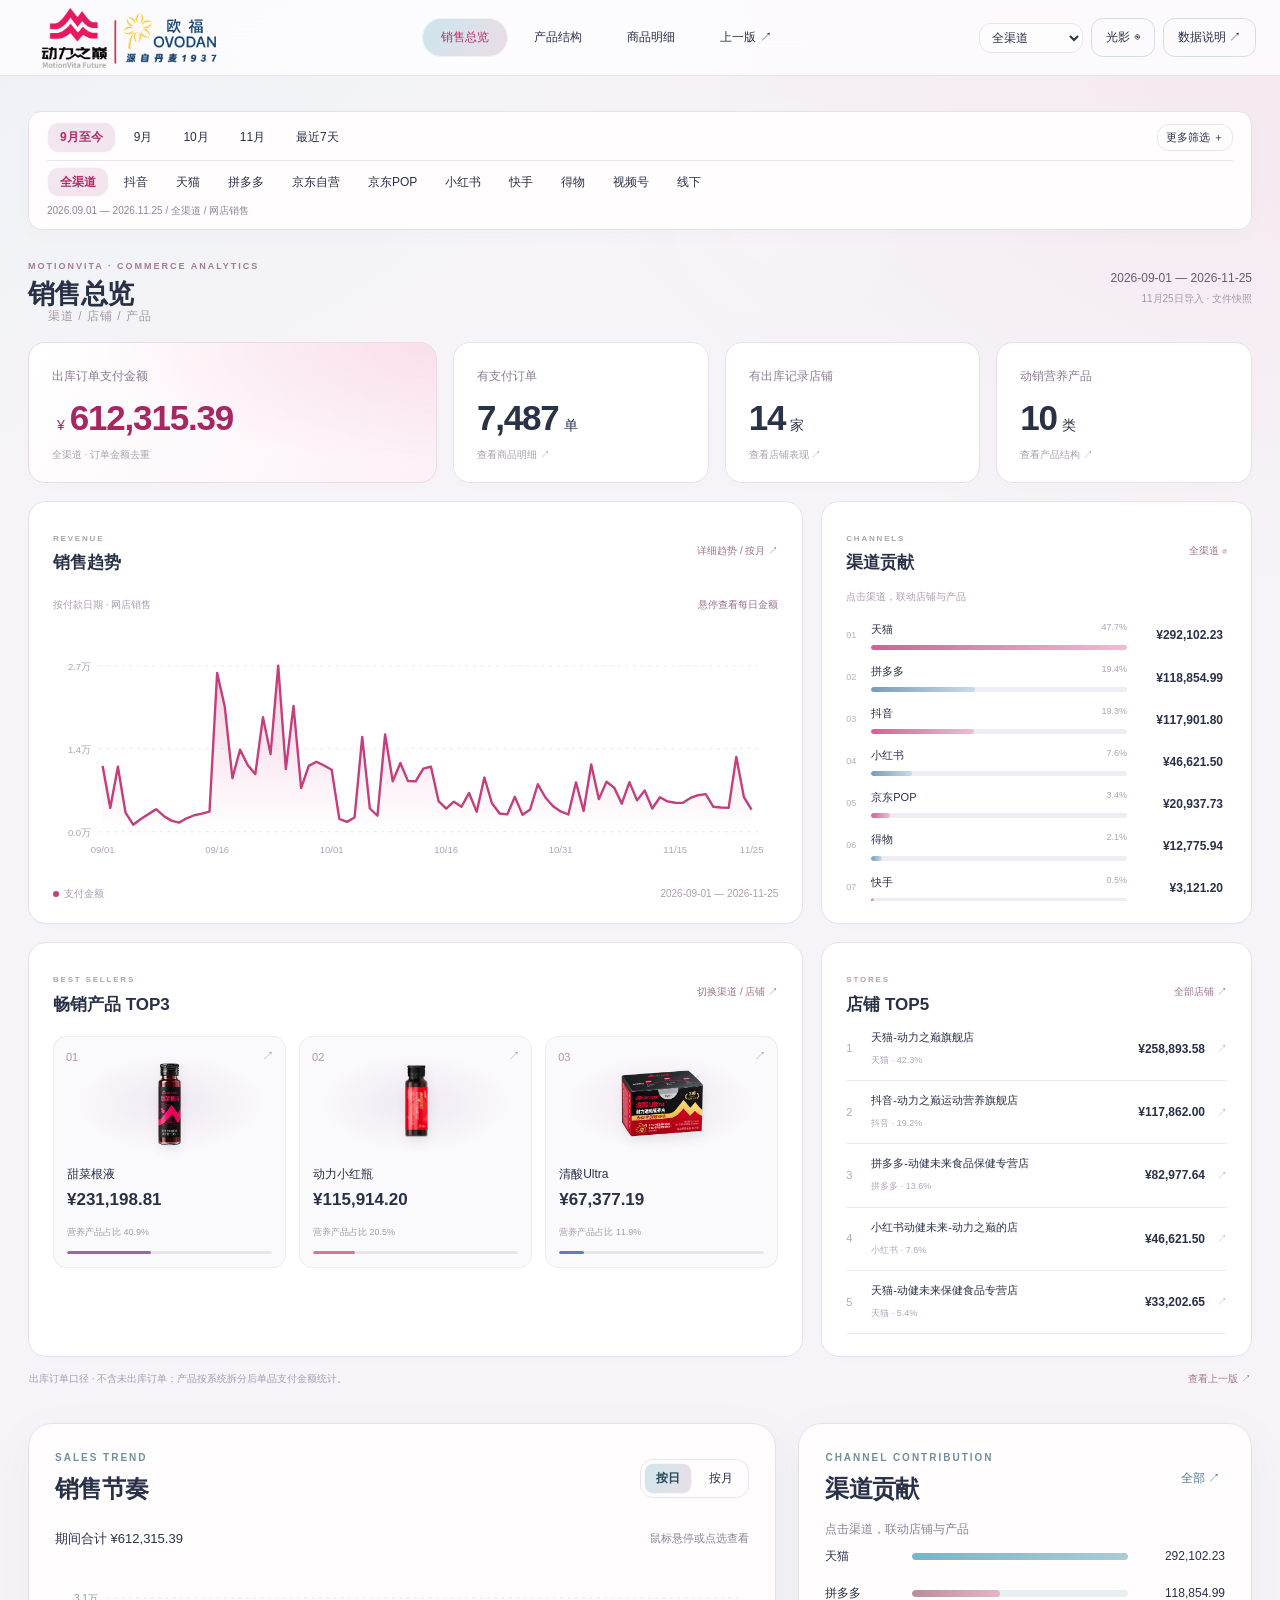
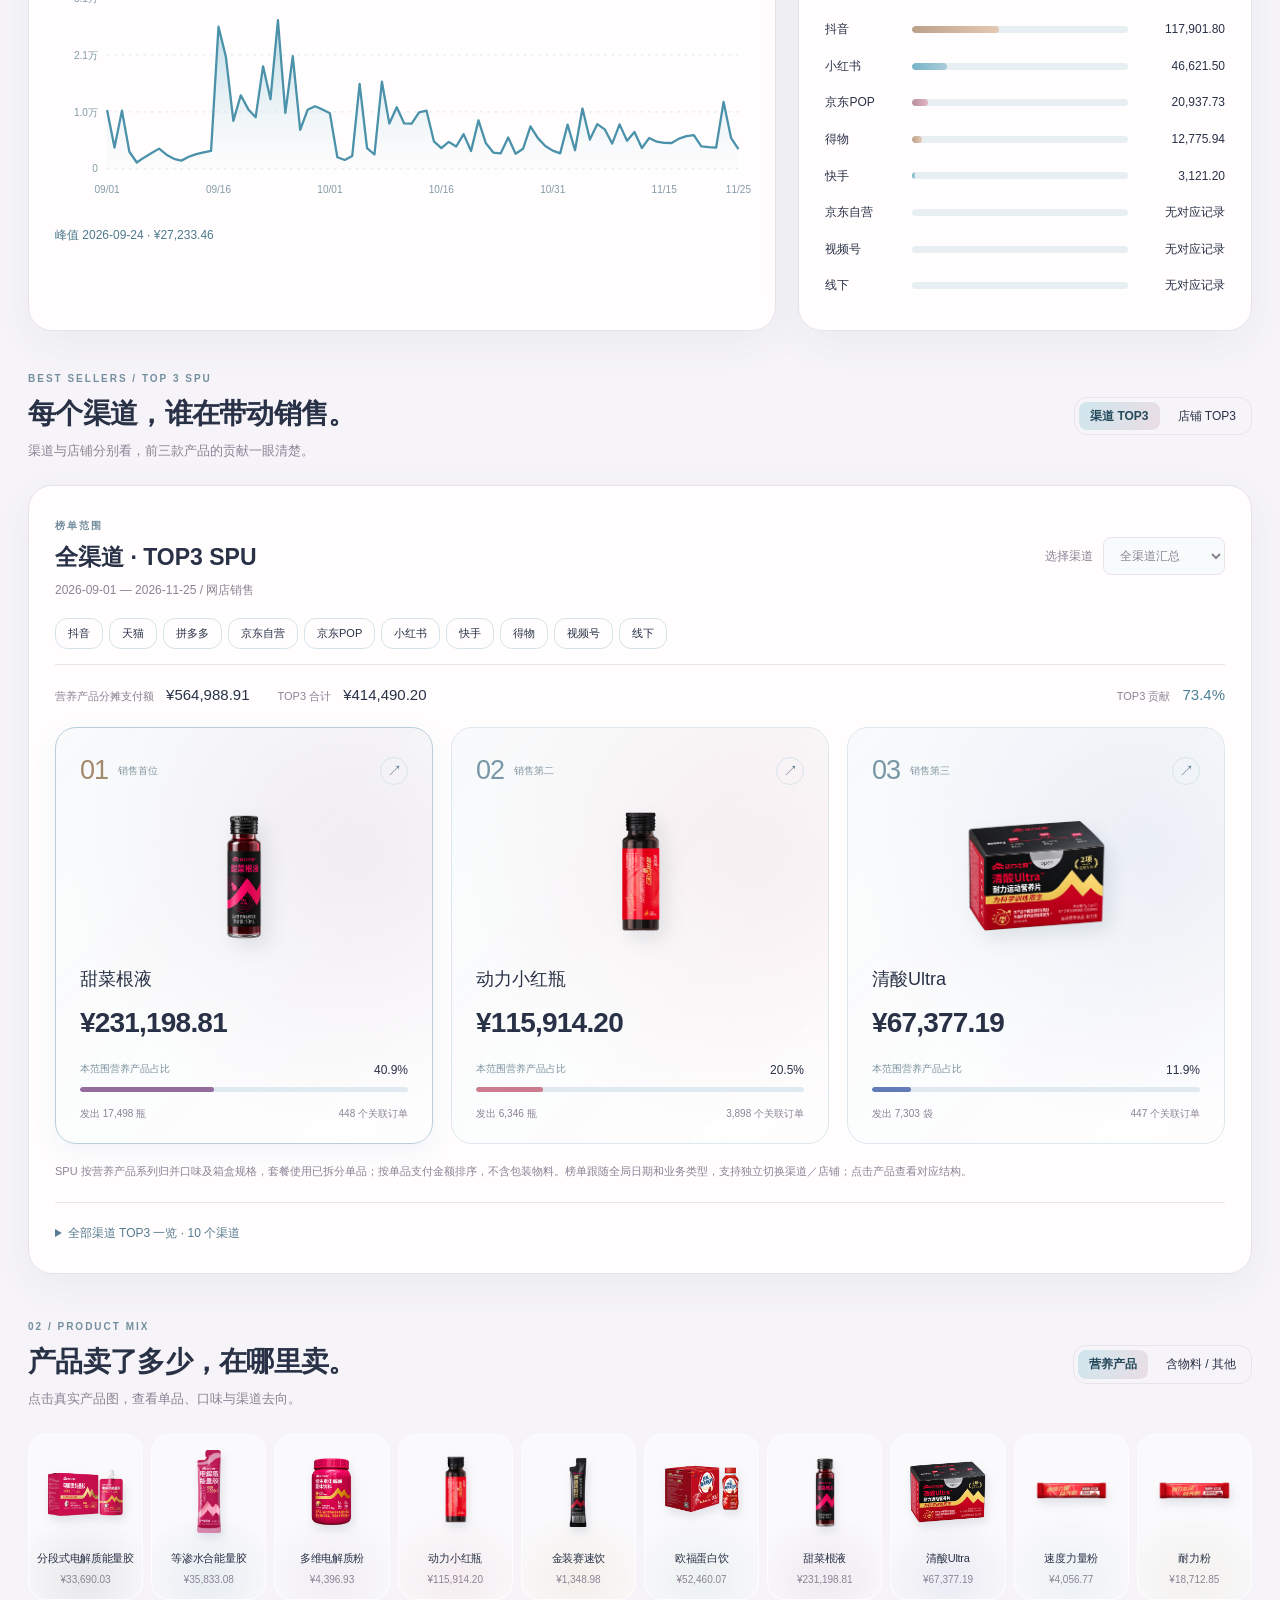
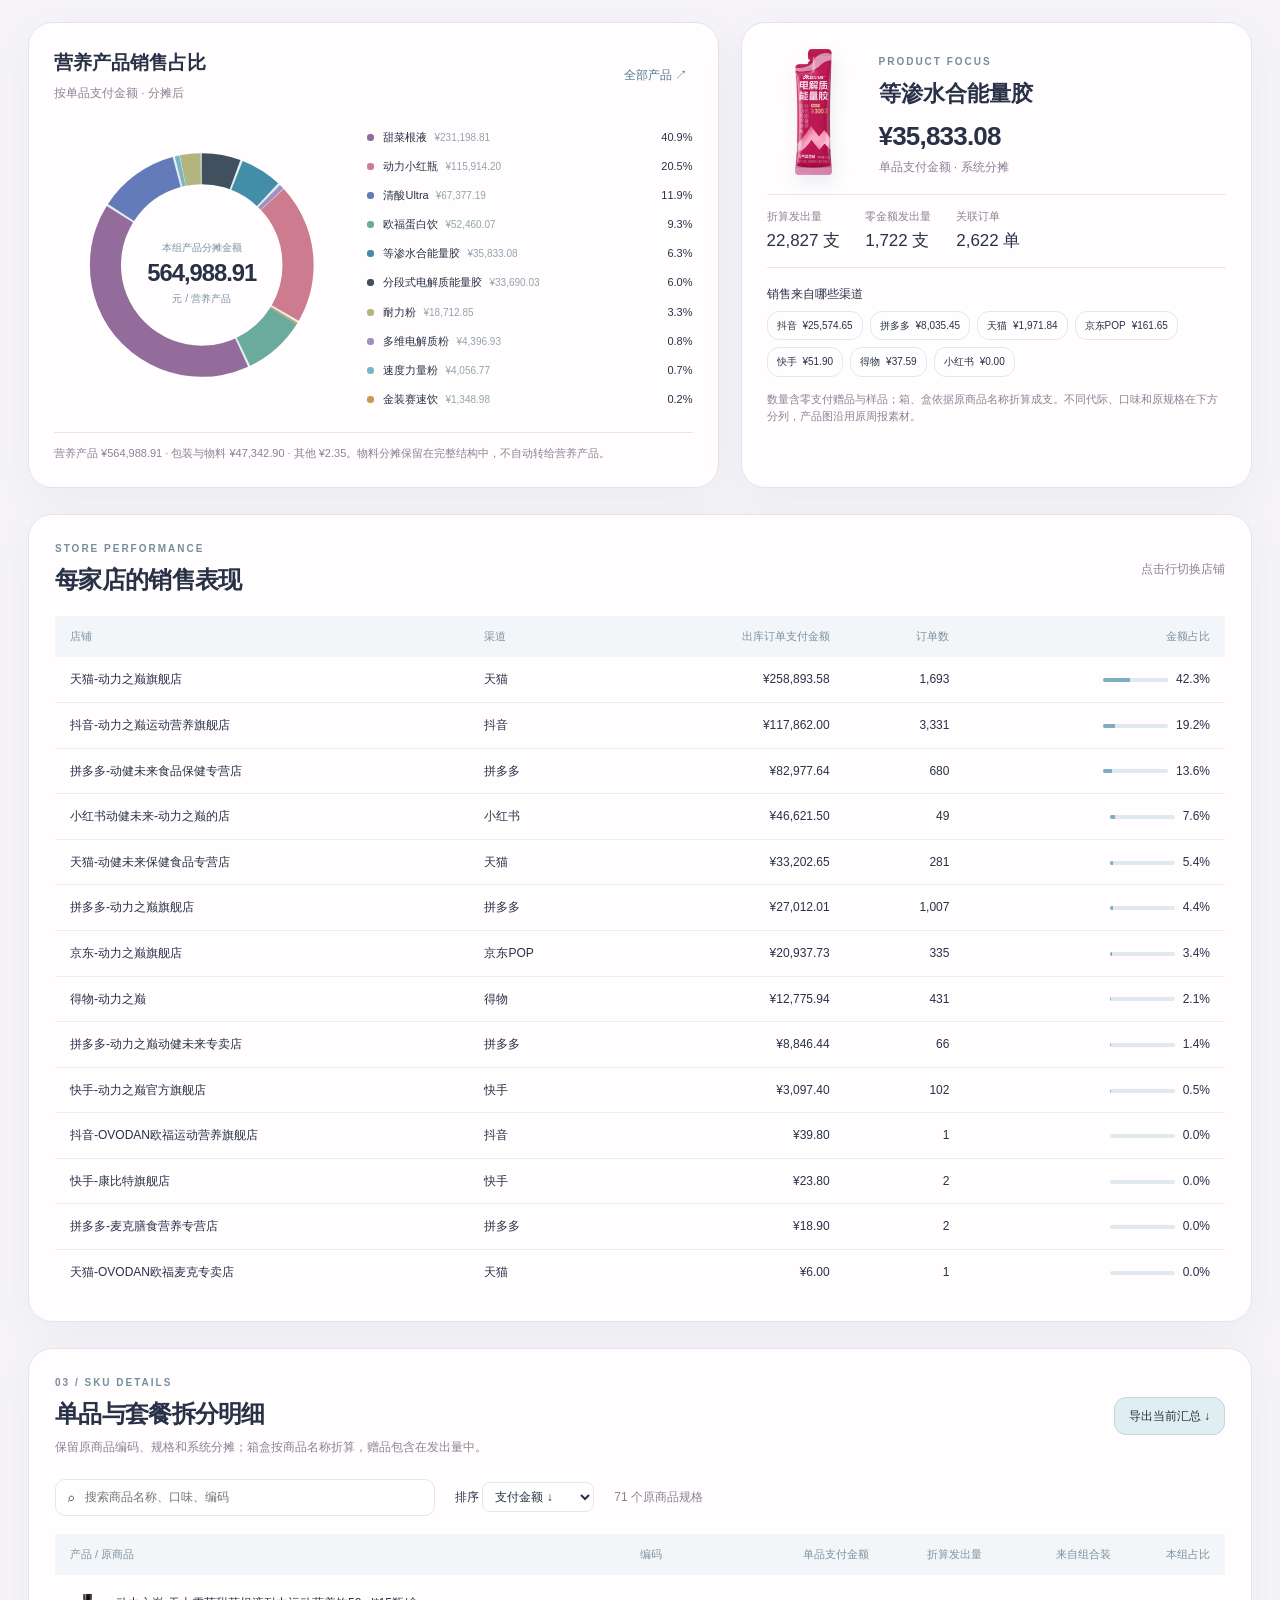
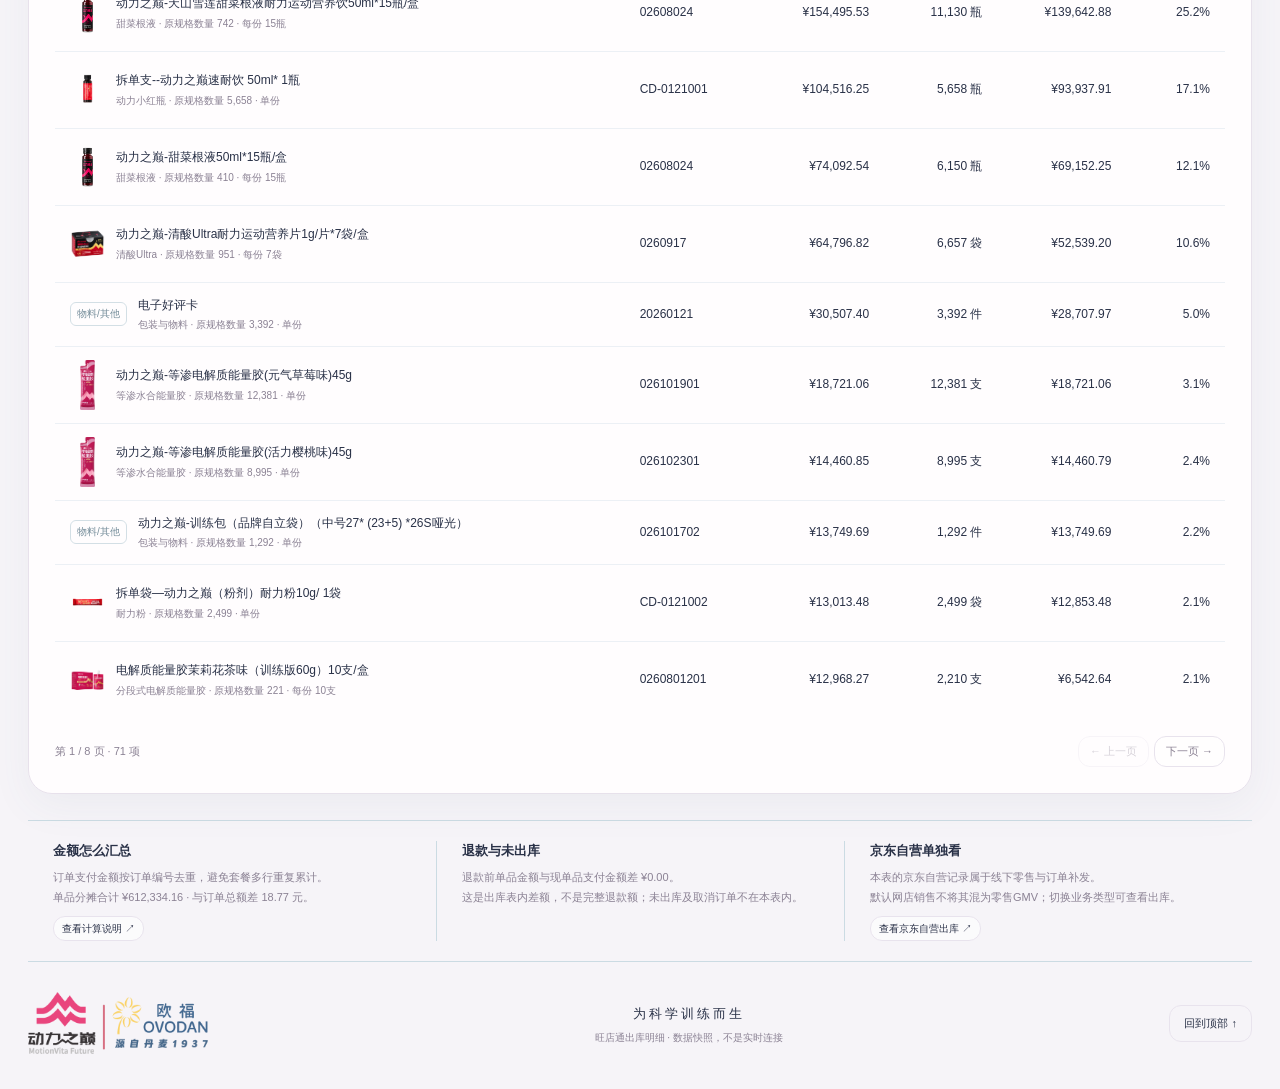
==== index.html @ ff51f603 "Redesign commerce overview with clear charts and preserve previous version" ====
<!doctype html><html lang="zh-CN"><head><meta charset="utf-8"><meta name="viewport" content="width=device-width,initial-scale=1"><meta name="theme-color" content="#d8e9ef"><title>动力之巅｜电商数据看板</title><link rel="stylesheet" href="style.css?v=20261126-clear1"><link rel="stylesheet" href="enhancements.css?v=20261126-clear1"><link rel="stylesheet" href="panorama.css?v=20261126-clear1"></head><body>
<div class="ambient" aria-hidden="true"></div><div class="cursor-light" aria-hidden="true"></div>
<header class="topbar"><a class="brand" href="#panorama" aria-label="动力之巅与欧福"><img src="assets/brand-dual-header.svg" alt="动力之巅 × 欧福 OVODAN"></a><nav aria-label="主导航"><a class="active" href="#panorama">销售总览</a><a href="#products">产品结构</a><a href="#details">商品明细</a><a href="previous.html">上一版 ↗</a></nav><div class="top-actions"><select id="quick-channel" aria-label="随时切换渠道"><option value="all">全渠道</option></select><button id="motion" aria-pressed="false" title="暂停动态光影">光影 <span>◉</span></button><button id="help">数据说明 ↗</button></div></header>
<main><section class="hero" id="overview"><div class="hero-flutes" aria-hidden="true"></div><div class="hero-top"><span class="eyebrow">MOTIONVITA / COMMERCE INTELLIGENCE</span><span class="snapshot"><i></i> 11月25日导入 · 文件快照</span></div><div class="hero-body"><div><p class="hero-kicker">每一份补给，看到销售去向。</p><h1>电商销售<span>数据看板</span></h1><p class="hero-sub">从渠道到店铺，再到每一款产品。<br>销售变化与产品结构，在同一个视野里。</p><a class="hero-link" href="#products">查看产品结构 <span>↗</span></a></div><div class="hero-products" aria-label="动力之巅真实产品展示"><div class="orbit one"></div><div class="orbit two"></div><img class="hp hp1" src="assets/product-red-bottle.png" alt="动力小红瓶"><img class="hp hp2" src="assets/product-isotonic-gel.png" alt="等渗能量胶"><img class="hp hp3" src="assets/product-beet.png" alt="甜菜根液"><div class="hero-product-caption">真实商品 · 全渠道联动分析</div></div></div><div class="hero-bottom"><span>01 / SALES OVERVIEW</span><p>按付款时间查看 · 2026.09.01 起</p><span>向下探索 ↓</span></div></section>
<div id="filter-sentinel" aria-hidden="true"></div><section class="controls panel" aria-label="数据筛选"><div class="control-top"><div class="range-tabs" aria-label="快捷日期"><button data-range="all" class="selected">9月至今</button><button data-range="09">9月</button><button data-range="10">10月</button><button data-range="11">11月</button><button data-range="week">最近7天</button></div><button id="filter-expand" aria-expanded="false">更多筛选 ＋</button><div class="date-fields"><label>从 <input type="date" id="from" value="2026-09-01" min="2026-09-01" max="2026-11-25"></label><span>—</span><label>至 <input type="date" id="to" value="2026-11-25" min="2026-09-01" max="2026-11-25"></label></div></div><div class="control-bottom"><div id="channel-tabs" class="channel-tabs" aria-label="渠道选择"></div><div class="selectors"><label>店铺 <select id="store"><option value="all">全部店铺</option></select></label><label>业务类型 <select id="type"><option value="网店销售">网店销售</option><option value="all">全部出库业务</option><option value="线下零售">线下零售</option><option value="订单补发">订单补发</option></select></label><button id="reset" class="text-button">重置 ↺</button></div></div><div class="scope"><span id="scope-text">正在读取数据…</span><span id="filter-product"></span><span id="validation" role="alert"></span></div></section>
<section id="panorama" aria-label="电商经营全景"></section><div id="loading" role="status">正在读取旺店通明细…</div><div id="dashboard" hidden>
<section class="kpis" aria-label="销售核心数据" id="kpis"></section>
<section class="analysis-grid"><article class="panel trend-panel"><div class="section-heading"><div><span class="eyebrow">SALES TREND</span><h2>销售节奏</h2></div><div class="segmented" aria-label="趋势粒度"><button data-grain="day" class="selected">按日</button><button data-grain="month">按月</button></div></div><div class="chart-meta"><strong id="trend-caption"></strong><span>鼠标悬停或点选查看</span></div><div id="trend" class="trend"></div><div id="trend-tooltip" class="chart-tooltip" aria-live="polite"></div></article><article class="panel channels-panel"><div class="section-heading"><div><span class="eyebrow">CHANNEL CONTRIBUTION</span><h2>渠道贡献</h2></div><button class="text-button" id="all-channels">全部 ↗</button></div><p class="subtle">点击渠道，联动店铺与产品</p><div id="channel-chart"></div></article></section>
<section id="spu-ranking" class="ranking-section"><div class="section-heading section-large"><div><span class="eyebrow">BEST SELLERS / TOP 3 SPU</span><h2>每个渠道，谁在带动销售。</h2><p>渠道与店铺分别看，前三款产品的贡献一眼清楚。</p></div><div class="segmented" aria-label="TOP3榜单类型"><button data-rank-mode="channel" class="selected">渠道 TOP3</button><button data-rank-mode="store">店铺 TOP3</button></div></div><div class="panel ranking-panel"><div class="rank-toolbar"><div><span class="eyebrow">榜单范围</span><h3 id="rank-title"></h3><p id="rank-period" class="subtle"></p></div><label><span id="rank-select-label">选择渠道</span><select id="rank-entity" aria-label="切换TOP3榜单范围"></select></label></div><div id="rank-switches" class="rank-switches"></div><div id="rank-summary" class="rank-summary"></div><div id="rank-cards" class="rank-cards" aria-live="polite"></div><p class="rank-note">SPU 按营养产品系列归并口味及箱盒规格，套餐使用已拆分单品；按单品支付金额排序，不含包装物料。榜单跟随全局日期和业务类型，支持独立切换渠道／店铺；点击产品查看对应结构。</p><details class="rank-overview"><summary id="rank-overview-title">全部渠道 TOP3 一览</summary><div id="rank-overview"></div></details></div></section>
<section id="products" class="products-section"><div class="section-heading section-large"><div><span class="eyebrow">02 / PRODUCT MIX</span><h2>产品卖了多少，在哪里卖。</h2><p>点击真实产品图，查看单品、口味与渠道去向。</p></div><div class="segmented" aria-label="产品结构范围"><button data-mix="nutrition" class="selected">营养产品</button><button data-mix="all">含物料 / 其他</button></div></div><div class="product-deck" id="product-deck" aria-label="选择产品"></div><div class="mix-grid"><article class="panel mix-panel"><div class="section-heading"><div><h3 id="mix-heading">产品销售占比</h3><p class="subtle">按单品支付金额 · 分摊后</p></div><button id="clear-product" class="text-button">全部产品 ↗</button></div><div class="donut-layout"><div id="donut"></div><div id="mix-list"></div></div><div class="mix-foot" id="mix-foot"></div></article><article class="panel focus-panel" id="focus-panel"></article></div></section>
<section class="panel store-panel"><div class="section-heading"><div><span class="eyebrow">STORE PERFORMANCE</span><h2>每家店的销售表现</h2></div><span class="subtle">点击行切换店铺</span></div><div class="table-scroll"><table><thead><tr><th>店铺</th><th>渠道</th><th id="store-amount-label">支付金额</th><th>订单数</th><th>金额占比</th></tr></thead><tbody id="store-table"></tbody></table></div></section>
<section id="details" class="panel detail-panel"><div class="section-heading"><div><span class="eyebrow">03 / SKU DETAILS</span><h2>单品与套餐拆分明细</h2><p class="subtle">保留原商品编码、规格和系统分摊；箱盒按商品名称折算，赠品包含在发出量中。</p></div><button id="export" class="primary-button">导出当前汇总 ↓</button></div><div class="table-toolbar"><label class="search">⌕ <input id="search" type="search" placeholder="搜索商品名称、口味、编码"></label><label>排序 <select id="sort"><option value="amount">支付金额 ↓</option><option value="quantity">发出量 ↓</option><option value="name">商品名称</option></select></label><span id="sku-count" class="subtle"></span></div><div class="table-scroll"><table class="sku-table"><thead><tr><th>产品 / 原商品</th><th>编码</th><th>单品支付金额</th><th>折算发出量</th><th>来自组合装</th><th>本组占比</th></tr></thead><tbody id="sku-table"></tbody></table></div><div class="pagination"><span id="page-label"></span><div><button id="prev">← 上一页</button><button id="next">下一页 →</button></div></div></section>
<section class="audit-strip" id="audit"></section></div>
<footer><img src="assets/brand-dual-header.svg" alt="动力之巅与欧福"><div><strong>为科学训练而生</strong><p>旺店通出库明细 · 数据快照，不是实时连接</p></div><button id="backtop">回到顶部 ↑</button></footer></main>
<dialog id="method"><div class="modal-head"><span class="eyebrow">DATA NOTES</span><button id="close-help" aria-label="关闭说明">×</button></div><h2>看数据前，先看清范围</h2><div id="method-body"></div></dialog><script src="app.js?v=20261126-clear1"></script><script src="panorama.js?v=20261126-clear1"></script></body></html>
---- style.css ----
:root{--ink:#203744;--muted:#667e8c;--line:#d7e4eb;--cyan:#428da8;--pink:#cc7c8e;--paper:#f1f5f8;--x:60%;--y:25%}*{box-sizing:border-box}html{scroll-behavior:smooth;scroll-padding-top:108px}body{margin:0;color:var(--ink);font:15px/1.55 -apple-system,BlinkMacSystemFont,"PingFang SC","Microsoft YaHei",sans-serif;background:#eef3f7;font-weight:400}button,input,select{font:inherit;color:inherit}button,a,input,select{-webkit-tap-highlight-color:transparent}button{cursor:pointer;border:1px solid var(--line);background:#ffffff99;border-radius:12px;padding:9px 14px;transition:background .2s,transform .2s,box-shadow .2s}button:hover{background:white;box-shadow:0 4px 18px #47758b12}button:active{transform:translateY(1px)}button:focus-visible,a:focus-visible,input:focus-visible,select:focus-visible{outline:3px solid #428da899;outline-offset:3px}a{color:inherit;text-decoration:none}h1,h2,h3,p{margin:0}h2{font-size:24px;letter-spacing:-.7px;font-weight:600}h3{font-size:19px;font-weight:600}small,.subtle{color:var(--muted);font-size:12px}.ambient{position:fixed;inset:-20%;z-index:-2;background:radial-gradient(ellipse at 16% 15%,#acdfeaaf,transparent 46%),radial-gradient(ellipse at 80% 38%,#efc8dc95,transparent 40%),radial-gradient(ellipse at 42% 85%,#f1d0bfaa,transparent 48%),#f1f5f8;animation:field 20s ease-in-out infinite alternate}.cursor-light{position:fixed;inset:0;pointer-events:none;z-index:5;background:radial-gradient(450px circle at var(--x) var(--y),#fff8 0,#d5eff123 45%,transparent 75%);mix-blend-mode:soft-light}.topbar{position:sticky;top:0;z-index:20;height:92px;border-bottom:1px solid #fff9;background:#f2f6f8db;backdrop-filter:blur(24px);display:flex;align-items:center;justify-content:space-between;padding:0 max(28px,calc((100vw - 1400px)/2));gap:28px}.brand img{width:224px;height:70px;display:block}.topbar nav{display:flex;gap:7px}.topbar nav a{padding:10px 19px;font-size:14px;border-radius:25px;white-space:nowrap}.topbar nav a:hover,.topbar nav a.active{background:linear-gradient(115deg,#cce6ed,#ebdce5);box-shadow:inset 0 0 0 1px #fff9}.top-actions{display:flex;gap:8px}.top-actions button{font-size:12px;border-color:#d3dfe6;background:transparent;white-space:nowrap}main{max-width:1456px;margin:auto;padding:28px 28px 0}.hero{position:relative;overflow:hidden;border-radius:30px;min-height:460px;padding:30px 38px 20px;background:radial-gradient(ellipse at 75% 88%,#f3c4b3b0,transparent 46%),radial-gradient(ellipse at 46% 63%,#d7aac8d9,transparent 45%),radial-gradient(ellipse at 85% 12%,#75cbd9b3,transparent 47%),linear-gradient(120deg,#17384f,#327b98 55%,#d0dce0);color:white;box-shadow:0 22px 60px #456b8519}.hero-flutes{position:absolute;inset:0;pointer-events:none;background:repeating-linear-gradient(90deg,transparent,transparent 7px,#fff2 8px,#133e5012 10px,transparent 13px);opacity:.28;mask-image:linear-gradient(90deg,transparent,#000);mix-blend-mode:overlay}.hero-top,.hero-bottom{position:relative;display:flex;align-items:center;justify-content:space-between;gap:16px;font-size:11px;letter-spacing:1px;color:#e8f6ffbe}.eyebrow{font-size:10px;letter-spacing:2px;font-weight:600;color:#748e9e}.hero .eyebrow{color:#e0f2f6b3}.snapshot{display:flex;align-items:center;gap:8px;letter-spacing:.2px;padding:7px 12px;border:1px solid #fff4;background:#fff1;border-radius:20px;white-space:nowrap}.snapshot i{width:5px;height:5px;border-radius:50%;background:#c9e6e1}.hero-body{display:grid;grid-template-columns:1.2fr 1fr;align-items:center;position:relative;padding:30px 0 32px}.hero-kicker{font-size:13px;letter-spacing:2px;color:#e4eef2b0;margin-bottom:13px}h1{font-size:52px;line-height:1.16;font-weight:500;letter-spacing:-2px}h1 span{display:block;color:#e6e9f1}.hero-sub{margin-top:20px;font-size:14px;color:#eff4f5bb;line-height:1.8}.hero-link{display:inline-flex;gap:40px;margin-top:24px;border-bottom:1px solid #ffffff6b;padding-bottom:6px;font-size:13px}.hero-link span{font-size:18px}.hero-products{position:relative;height:295px;isolation:isolate}.hp{position:absolute;object-fit:contain;filter:drop-shadow(14px 20px 14px #17384f40);transition:transform .8s;max-width:44%}.hp1{height:225px;left:2%;top:29px;transform:rotate(-12deg)}.hp2{height:280px;left:35%;top:0;transform:rotate(9deg);z-index:2}.hp3{height:185px;left:63%;top:87px;transform:rotate(5deg)}.hero-products:hover .hp1{transform:translateY(-9px) rotate(-10deg)}.hero-products:hover .hp2{transform:translateY(-12px) rotate(4deg)}.hero-products:hover .hp3{transform:translateY(-5px) rotate(8deg)}.hero-product-caption{position:absolute;bottom:-15px;left:21%;font-size:11px;letter-spacing:2px;color:#fff9}.orbit{position:absolute;width:85%;height:48%;border:1px solid #ffffff25;border-radius:50%;top:60%;left:6%;transform:rotate(-15deg);z-index:-1}.orbit.two{transform:rotate(13deg);top:38%;height:70%;border-color:#fff1}.hero-bottom{border-top:1px solid #fff3;padding-top:14px}.hero-bottom p{letter-spacing:.4px}.panel{background:#ffffffb8;border:1px solid #fffffff2;border-radius:24px;box-shadow:0 12px 40px #4c748710;backdrop-filter:blur(12px)}.controls{margin-top:23px;padding:22px 25px}.control-top,.control-bottom{display:flex;justify-content:space-between;gap:15px;align-items:center}.control-top{padding-bottom:18px;border-bottom:1px solid var(--line)}.range-tabs,.channel-tabs,.segmented{display:flex;gap:5px;align-items:center;flex-wrap:wrap}.range-tabs button,.channel-tabs button,.segmented button{background:transparent;border-color:transparent;white-space:nowrap;font-size:13px}.range-tabs button.selected,.channel-tabs button.selected,.segmented button.selected{background:linear-gradient(110deg,#d0e6ed,#eadde5);border-color:#ffffffb8;color:#23495a;font-weight:600}.date-fields{display:flex;gap:9px;align-items:center;font-size:12px;color:var(--muted)}.date-fields label{display:flex;gap:8px;align-items:center}input[type=date]{padding:6px 8px;border:1px solid var(--line);border-radius:9px;background:#fff8;max-width:145px}.control-bottom{align-items:flex-start;padding-top:16px;flex-wrap:wrap}.channel-tabs{gap:2px}.channel-tabs button{padding:7px 12px}.selectors{display:flex;gap:16px;align-items:center;flex-wrap:wrap;font-size:12px}.selectors label{display:flex;gap:8px;align-items:center}select{border:1px solid var(--line);border-radius:8px;background:#fff8;padding:6px 24px 6px 8px;font-size:12px;max-width:225px}.text-button{border:0;background:transparent;font-size:12px;color:#53798d;padding:7px 5px}.scope{display:flex;gap:10px;margin-top:15px;align-items:center;font-size:12px;color:var(--muted)}#filter-product button{padding:3px 9px;background:#e4eef3;border:0;font-size:12px}.scope #validation{color:#a45454}.kpis{display:grid;grid-template-columns:1.4fr 1fr 1fr 1fr;gap:16px;margin:20px 0 24px}.kpi{position:relative;padding:23px 25px;border-radius:22px;background:#ffffffa8;border:1px solid #fff;overflow:hidden}.kpi:first-child{background:linear-gradient(120deg,#d8edf1c9,#f1e6e7c9)}.kpi-label{font-size:13px;color:#65808e}.kpi strong{display:block;margin:12px 0 8px;font-size:34px;line-height:1.2;font-weight:550;font-variant-numeric:tabular-nums;letter-spacing:-1px}.kpi:first-child strong{font-size:38px;color:#234b5f}.kpi .unit{font-size:15px;margin-left:5px;color:#6c8794}.kpi p{font-size:11px;color:#768e9a}.analysis-grid{display:grid;grid-template-columns:1.65fr 1fr;gap:22px}.trend-panel,.channels-panel{padding:26px}.section-heading{display:flex;align-items:center;justify-content:space-between;gap:14px}.section-heading .eyebrow{display:block;margin-bottom:5px}.section-heading p{margin-top:6px}.segmented{padding:3px;border:1px solid var(--line);border-radius:13px}.segmented button{padding:5px 11px;font-size:12px;border-radius:9px}.chart-meta{display:flex;justify-content:space-between;align-items:center;gap:12px;margin-top:21px;font-size:11px;color:var(--muted)}.chart-meta strong{font-weight:500;color:var(--ink);font-size:13px}.trend{height:260px;margin-top:14px}.trend svg{width:100%;height:100%;overflow:visible}.trend text{font:11px -apple-system,BlinkMacSystemFont,"PingFang SC",sans-serif;fill:#839ba8}.trend .hit{fill:transparent;cursor:crosshair}.trend .hit:hover{fill:#428da811}.chart-tooltip{font-size:12px;min-height:23px;margin-top:3px;color:#4e7a8c}.channels-panel>p{margin-top:12px}.channel-row{display:grid;grid-template-columns:75px 1fr 85px;gap:12px;align-items:center;width:100%;padding:9px 0;border:0;background:transparent;border-radius:0;font-size:12px;text-align:left}.channel-row:hover{box-shadow:none;background:#d7e8ed45}.channel-row.selected{font-weight:600}.channel-row .bar{height:7px;background:#e7eff3;border-radius:20px;overflow:hidden}.channel-row .bar i{display:block;height:100%;border-radius:20px;background:linear-gradient(90deg,#76b5c9,#abcbd7)}.channel-row:nth-child(3n+2) .bar i{background:linear-gradient(90deg,#b98d9e,#e2b6c6)}.channel-row:nth-child(3n) .bar i{background:linear-gradient(90deg,#bba08a,#e4c9b3)}.channel-row b{font-weight:500;text-align:right;font-variant-numeric:tabular-nums}.products-section{padding-top:45px;scroll-margin-top:20px}.section-large{margin-bottom:24px}.section-large h2{font-size:28px}.section-large p{color:var(--muted);font-size:13px}.product-deck{display:grid;grid-template-columns:repeat(10,minmax(0,1fr));gap:8px;margin-bottom:22px}.product-card{position:relative;min-width:0;background:#ffffff73;border:1px solid #fff9;padding:15px 5px 12px;border-radius:18px;text-align:center;overflow:hidden}.product-card:before{content:'';position:absolute;inset:45% -20% -30%;background:radial-gradient(ellipse,var(--color),transparent 65%);opacity:.1;pointer-events:none}.product-card[aria-pressed=true]{background:#ffffffe6;border-color:var(--color);box-shadow:0 8px 24px #42637a14;transform:translateY(-3px)}.product-card img{height:83px;width:100%;object-fit:contain;filter:drop-shadow(2px 5px 4px #25415c20);transition:transform .3s}.product-card:hover img{transform:translateY(-5px) rotate(-3deg)}.product-card span{position:relative;display:block;font-size:11px;white-space:nowrap;margin-top:11px;letter-spacing:-.3px}.product-card small{position:relative;display:block;margin-top:5px;font-size:10px;font-variant-numeric:tabular-nums}.mix-grid{display:grid;grid-template-columns:1.35fr 1fr;gap:22px}.mix-panel,.focus-panel{padding:25px}.donut-layout{display:grid;grid-template-columns:1fr 1.1fr;gap:18px;align-items:center;margin-top:18px}.donut{width:100%;max-height:290px;overflow:visible}.donut circle[role=button]{cursor:pointer;transition:stroke-width .2s,opacity .2s}.donut circle[role=button]:hover{stroke-width:35}.donut text{fill:var(--ink);font-family:inherit}.donut .center-small{font-size:10px;fill:#7892a0}.donut .center-value{font-size:23px;font-weight:550;letter-spacing:-1px}.mix-row{width:100%;display:grid;grid-template-columns:9px 1fr auto;gap:7px;align-items:center;background:transparent;border:0;padding:6px 0;text-align:left;font-size:11px}.mix-row:hover{box-shadow:none}.mix-row i{width:7px;height:7px;border-radius:3px}.mix-row b{font-weight:500;font-variant-numeric:tabular-nums}.mix-row span em{color:#93a4ac;margin-left:7px;font-style:normal;font-size:10px}.mix-foot{font-size:11px;color:var(--muted);border-top:1px solid var(--line);padding-top:12px;margin-top:15px}.focus-top{display:flex;gap:18px;align-items:center}.focus-top img{width:94px;height:126px;object-fit:contain;filter:drop-shadow(2px 7px 8px #2a5c761a)}.focus-top .placeholder-product{width:80px;height:80px;background:#e3eaf0;border-radius:50%;display:grid;place-items:center;color:#93a8b5;font-size:25px}.focus-top h3{margin:5px 0;font-size:22px}.focus-top strong{font-size:26px;letter-spacing:-.8px;font-weight:550}.focus-top p{font-size:12px;color:var(--muted);margin-top:2px}.focus-stat{display:flex;gap:25px;margin:17px 0;padding:13px 0;border-top:1px solid var(--line);border-bottom:1px solid var(--line);font-size:11px;color:var(--muted)}.focus-stat b{display:block;font-size:17px;font-weight:500;color:var(--ink);margin-top:3px}.focus-panel h4{font-size:12px;font-weight:500;margin:0 0 7px}.destination{display:flex;flex-wrap:wrap;gap:7px}.destination button{font-size:10px;padding:6px 9px;background:#ffffff80}.destination button b{font-weight:500;margin-left:6px}.focus-note{font-size:11px;color:var(--muted);margin-top:14px}.store-panel,.detail-panel{padding:26px;margin-top:26px;scroll-margin-top:112px}.table-scroll{overflow:auto;margin-top:18px}table{border-collapse:collapse;width:100%;font-size:12px;white-space:nowrap;text-align:left}th{background:#edf3f6a6;font-size:11px;color:#7f939e;font-weight:500;padding:12px 15px}td{padding:13px 15px;border-bottom:1px solid #dce6ec8a;font-variant-numeric:tabular-nums}th:not(:first-child),td:not(:first-child){text-align:right}td:nth-child(2),th:nth-child(2){text-align:left}tbody tr:last-child td{border-bottom:0}#store-table tr{cursor:pointer}#store-table tr:hover,#store-table tr.active{background:#dcebf144}.store-share{display:inline-block;width:65px;height:4px;vertical-align:middle;background:#e0e9ef;margin-right:8px;border-radius:10px;overflow:hidden}.store-share i{display:block;height:100%;background:#7faec1}.primary-button{border:1px solid #bfd5df;background:#e0edf1;font-size:12px}.table-toolbar{display:flex;align-items:center;gap:20px;margin-top:22px;font-size:12px}.search{display:flex;gap:9px;align-items:center;padding:7px 12px;border:1px solid var(--line);border-radius:10px;max-width:380px;flex:1;background:#fff9}.search input{border:0;outline:none;background:transparent;width:100%;font-size:12px}.sku-name{display:flex;align-items:center;gap:11px;white-space:normal;min-width:270px}.sku-name img{width:35px;height:50px;object-fit:contain}.sku-name p{max-width:360px;font-size:12px}.sku-name small{display:block;font-size:10px;margin-top:3px}.badge{padding:3px 6px;border:1px solid #d3dfe5;border-radius:6px;font-size:10px;color:#768e9b}.pagination{display:flex;justify-content:space-between;align-items:center;font-size:11px;color:var(--muted);margin-top:18px}.pagination button{font-size:11px;padding:6px 11px;margin-left:5px}button:disabled{opacity:.35;cursor:default;box-shadow:none}.audit-strip{display:grid;grid-template-columns:1fr 1fr 1fr;gap:0;margin:26px 0 0;padding:20px 0;border-top:1px solid #cbdbe3;border-bottom:1px solid #cbdbe3}.audit-strip>div{padding:0 25px;border-left:1px solid #cbdbe3}.audit-strip>div:first-child{border:0}.audit-strip h3{font-size:13px;margin-bottom:7px}.audit-strip p{font-size:11px;color:var(--muted);line-height:1.8}.audit-strip button{font-size:10px;padding:4px 8px;margin-top:8px}footer{display:flex;justify-content:space-between;align-items:center;padding:30px 0 35px;gap:20px}footer img{width:180px;height:62px;opacity:.8}footer>div{text-align:center}footer strong{font-size:13px;font-weight:500;letter-spacing:3px}footer p{font-size:10px;color:var(--muted);margin-top:6px}footer button{font-size:11px;background:transparent}dialog{max-width:640px;width:calc(100% - 32px);padding:30px;border:1px solid white;border-radius:26px;color:var(--ink);background:#f4f8fa;box-shadow:0 30px 100px #163b5a33}dialog::backdrop{background:#17384f66;backdrop-filter:blur(5px)}.modal-head{display:flex;justify-content:space-between;align-items:center}.modal-head button{border:0;background:transparent;font-size:25px;padding:0 8px}dialog h2{margin:12px 0 20px}dialog h3{font-size:14px;margin:18px 0 7px}dialog p{font-size:13px;color:var(--muted);line-height:1.8}#loading{padding:50px;text-align:center;color:#758f9e}.empty{text-align:center;padding:25px;color:var(--muted);font-size:12px}.paused *{animation-play-state:paused!important;transition:none!important}.paused .cursor-light{display:none}@keyframes field{to{transform:translate(3%,3%) rotate(5deg)}}@media(prefers-reduced-motion:reduce){html{scroll-behavior:auto}*,*:before,*:after{animation:none!important;transition:none!important}.cursor-light{display:none}}
@media(min-width:1600px){main{padding-top:34px}.hero{min-height:490px}.hero-body{padding-top:40px}}@media(max-width:1150px){.topbar{padding:0 24px;gap:15px}.brand img{width:205px}.topbar nav a{padding:9px 12px}.top-actions #motion{display:none}.control-top{flex-wrap:wrap}.kpi strong,.kpi:first-child strong{font-size:29px}.kpi{padding:20px}.analysis-grid{grid-template-columns:1.4fr 1fr}.trend-panel,.channels-panel{padding:22px}.product-deck{grid-template-columns:repeat(5,1fr)}.product-card{display:grid;grid-template-columns:50px 1fr;align-items:center;padding:10px}.product-card img{height:65px;grid-row:span 2}.product-card span{margin:0;white-space:normal}.product-card small{margin-top:0}.mix-grid{grid-template-columns:1.3fr 1fr}.donut-layout{grid-template-columns:1fr}.donut{max-height:230px}#mix-list{display:grid;grid-template-columns:1fr 1fr;gap:0 15px}.mix-row span em{display:none}.focus-top{gap:10px}.focus-top img{width:75px}.hero-products{height:270px}h1{font-size:46px}}@media(max-width:760px){html{scroll-padding-top:76px}.topbar{height:76px;padding:0 16px;gap:10px}.brand img{width:180px;height:60px}.topbar nav{display:none}.top-actions button{font-size:11px;padding:7px 10px}main{padding:16px 14px 0}.hero{padding:22px 22px 17px;border-radius:23px;min-height:0}.hero-top{align-items:flex-start}.hero-top .eyebrow{max-width:150px;font-size:8px;line-height:1.8}.snapshot{font-size:9px;padding:4px 8px;gap:5px}.hero-body{grid-template-columns:1fr;padding:25px 0 20px}.hero-kicker{font-size:11px;letter-spacing:1px}h1{font-size:40px;letter-spacing:-1px}h1 span{display:inline;margin-left:9px}.hero-sub{font-size:12px;margin-top:15px}.hero-link{font-size:12px;margin-top:17px}.hero-products{height:210px;margin-top:12px}.hp1{height:155px;left:13%;top:35px}.hp2{height:205px;left:39%;top:0}.hp3{height:135px;left:65%;top:58px}.hero-product-caption{bottom:-5px;font-size:9px;left:30%}.hero-bottom{font-size:8px;padding-top:12px;gap:5px}.hero-bottom span:last-child{display:none}.hero-bottom p{font-size:9px}.controls{padding:15px;border-radius:20px;margin-top:16px}.range-tabs{gap:1px;justify-content:space-between;width:100%;flex-wrap:nowrap}.range-tabs button{font-size:11px;padding:7px 8px}.control-top{gap:13px;padding-bottom:13px}.date-fields{font-size:10px;width:100%;justify-content:space-between;gap:6px}input[type=date]{font-size:11px;max-width:131px;padding:5px}.channel-tabs{gap:2px;width:100%}.channel-tabs button{font-size:11px;padding:6px 9px}.selectors{gap:8px;width:100%;font-size:10px}.selectors select{max-width:190px;font-size:11px}.selectors label:first-child{width:100%}.scope{font-size:10px;flex-wrap:wrap;line-height:1.7}.kpis{grid-template-columns:1fr 1fr;gap:10px;margin:14px 0 16px}.kpi{padding:17px 15px;border-radius:18px}.kpi-label{font-size:11px}.kpi strong,.kpi:first-child strong{font-size:26px;margin:10px 0 7px}.kpi .unit{font-size:11px}.kpi p{font-size:9px}.analysis-grid,.mix-grid{grid-template-columns:1fr;gap:16px}.panel{border-radius:20px}.trend-panel,.channels-panel,.mix-panel,.focus-panel{padding:20px}.section-heading h2{font-size:21px}.section-heading .eyebrow{font-size:8px;letter-spacing:1.6px}.chart-meta{font-size:9px;margin-top:18px}.chart-meta strong{font-size:12px}.trend{height:220px;margin-top:8px}.channel-row{grid-template-columns:75px 1fr 90px;padding:8px 0}.products-section{padding-top:30px}.section-large{display:block;margin-bottom:18px}.section-large h2{font-size:24px}.section-large p{font-size:11px}.section-large .segmented{display:inline-flex;margin-top:15px}.product-deck{grid-template-columns:repeat(5,minmax(0,1fr));gap:6px;margin-bottom:16px}.product-card{display:block;padding:10px 2px;border-radius:13px}.product-card img{height:64px}.product-card span{font-size:9px;line-height:1.5;min-height:27px;margin-top:5px;letter-spacing:-.4px}.product-card small{font-size:9px}.donut-layout{grid-template-columns:1fr;gap:12px}.donut{max-height:240px}#mix-list{gap:0 18px}.mix-row{font-size:10px}.focus-top img{width:100px;height:130px}.focus-top{gap:22px}.focus-stat{gap:35px}.store-panel,.detail-panel{padding:20px;margin-top:18px}.section-heading{gap:9px}.section-heading>span{font-size:10px}.store-panel .section-heading{align-items:flex-end}.detail-panel .section-heading{align-items:flex-start;flex-wrap:wrap}.detail-panel .section-heading p{font-size:10px}.table-toolbar{gap:9px;flex-wrap:wrap;margin-top:16px}.search{flex-basis:100%;max-width:100%}.table-toolbar select{font-size:10px}table{font-size:11px}th{font-size:10px}th,td{padding:11px 10px}.table-scroll{margin-top:15px}.sku-name{min-width:230px}.sku-name p{font-size:11px;max-width:260px}.audit-strip{grid-template-columns:1fr;gap:15px;padding:20px 5px;margin-top:20px}.audit-strip>div{border-left:0;padding:0 8px}.audit-strip h3{font-size:12px}.audit-strip p{font-size:10px}footer{flex-wrap:wrap;justify-content:center;gap:12px;padding:24px 0}footer img{width:150px;height:50px}footer>div{text-align:left}footer strong{font-size:11px}footer p{font-size:9px}footer button{display:none}.pagination{font-size:10px}.pagination button{font-size:10px;padding:5px 7px}.primary-button{font-size:11px}dialog{padding:22px}dialog h2{font-size:22px}}

#quick-channel{max-width:108px;border-radius:12px;background:#ffffff70;font-size:12px}.top-actions{align-items:center}@media(max-width:760px){.topbar{gap:8px}.brand img{width:165px}.top-actions{gap:5px}#quick-channel{max-width:100px;font-size:11px}#help{font-size:0;width:31px;height:31px;padding:0}#help:after{content:"?";font-size:14px}.hero-sub{color:#f7fafbe0}.hero-top .eyebrow{color:#eaf4f7cf}}
---- enhancements.css ----
:root{--sticky-offset:280px}html{scroll-padding-top:var(--sticky-offset)}#filter-sentinel{height:1px;margin-top:22px}.controls{position:sticky;top:92px;z-index:18;margin-top:0;transition:box-shadow .25s,background .25s,padding .25s}.controls.is-stuck{padding:11px 22px;background:#f2f6f9ed;border:1px solid #ffffff;box-shadow:0 12px 32px #304c6920;backdrop-filter:blur(28px);border-radius:0 0 19px 19px}.controls.is-stuck .control-top{padding-bottom:7px}.controls.is-stuck .control-bottom{padding-top:7px}.controls.is-stuck:not(.filters-open) .date-fields,.controls.is-stuck:not(.filters-open) .selectors{display:none}.controls.is-stuck .scope{margin-top:5px;font-size:10px}.controls.is-stuck:not(.filters-open) #scope-text{display:none}.controls.is-stuck .scope:has(#filter-product:empty):has(#validation:empty){display:none}#filter-expand{display:none;font-size:11px;padding:5px 9px;white-space:nowrap}.controls.is-stuck #filter-expand{display:block;margin-left:auto}.controls.is-stuck.filters-open .control-top{flex-wrap:wrap}.controls.is-stuck.filters-open .date-fields{margin-left:auto}.controls.is-stuck .range-tabs button{padding:5px 12px}.controls.is-stuck .channel-tabs button{padding:5px 11px}.products-section,.store-panel,.detail-panel,.ranking-section{scroll-margin-top:18px}
.ranking-section{padding-top:40px}.ranking-panel{padding:26px}.rank-toolbar{display:flex;align-items:center;justify-content:space-between;gap:18px}.rank-toolbar h3{font-size:23px;margin:5px 0}.rank-toolbar label{display:flex;align-items:center;gap:10px;color:var(--muted);font-size:12px}.rank-toolbar select{max-width:300px;padding:10px 28px 10px 12px;background:#f8fbfc}.rank-switches{display:flex;gap:6px;overflow-x:auto;scrollbar-width:thin;padding:18px 0 15px;border-bottom:1px solid var(--line)}.rank-switches button{font-size:11px;padding:6px 12px;white-space:nowrap;border-color:#d6e2e9;background:transparent;flex-shrink:0}.rank-switches button.selected{border-color:#9dbdcd;background:linear-gradient(110deg,#d3e8ee,#e9dfe9);font-weight:600}.rank-summary{display:flex;align-items:center;gap:28px;margin:18px 0 21px;font-size:11px;color:var(--muted);flex-wrap:wrap}.rank-summary b{font-weight:500;font-size:15px;margin-left:9px;color:var(--ink);font-variant-numeric:tabular-nums}.rank-concentration{margin-left:auto}.rank-concentration b{color:#4b8198}.rank-cards{display:grid;grid-template-columns:repeat(3,minmax(0,1fr));gap:18px}.rank-card{position:relative;padding:22px 24px;text-align:left;border:1px solid #dee7ed;border-radius:21px;background:linear-gradient(135deg,#f7fafbe0,#fff9);isolation:isolate;overflow:hidden}.rank-card:before{content:'';position:absolute;inset:0;z-index:-1;background:radial-gradient(ellipse at 80% 30%,var(--rank-color),transparent 68%);opacity:.11}.rank-card.rank-1{border-color:#b8cfd9;box-shadow:0 8px 26px #54819a12}.rank-card:hover{background:#fff;box-shadow:0 16px 30px #3e65751a;transform:translateY(-4px)}.rank-card-top{display:flex;align-items:center;gap:10px}.rank-number{font-size:27px;font-weight:500;letter-spacing:-1px;color:#7997a7}.rank-1 .rank-number{color:#a38a6d}.rank-tag{font-size:10px;color:#8497a2}.rank-arrow{margin-left:auto;border:1px solid #d7e4eb;width:28px;height:28px;border-radius:50%;display:grid;place-items:center;color:#6a8797}.rank-image{height:150px;text-align:center;margin:8px 0 16px}.rank-image img{width:85%;height:100%;object-fit:contain;filter:drop-shadow(7px 9px 9px #3851641f);transition:transform .45s}.rank-card:hover img{transform:translateY(-4px) rotate(-3deg)}.rank-card h3{font-size:18px;margin-bottom:7px;font-weight:500}.rank-card>strong{display:block;font-weight:550;font-size:28px;letter-spacing:-.8px;font-variant-numeric:tabular-nums}.rank-share{margin-top:17px;display:flex;justify-content:space-between;font-size:10px;color:#7c939f}.rank-share b{font-weight:500;color:var(--ink);font-size:12px}.rank-meter{height:5px;background:#e1eaf0;border-radius:10px;overflow:hidden;margin-top:7px}.rank-meter i{display:block;height:100%;border-radius:10px}.rank-card-bottom{margin-top:14px;display:flex;justify-content:space-between;gap:7px;font-size:10px;color:var(--muted)}.rank-note{font-size:11px;color:var(--muted);margin-top:18px;line-height:1.8}.rank-empty{display:grid;place-content:center;min-height:250px;grid-column:1/-1;text-align:center;color:var(--muted);font-size:13px;background:#f3f7f9aa;border:1px dashed #ccdde6;border-radius:18px;line-height:2}.rank-cards:has(.rank-card) .rank-empty{grid-column:auto;min-height:200px}.rank-overview{border-top:1px solid var(--line);margin-top:20px;padding-top:16px}.rank-overview summary{font-size:12px;color:#577c90;cursor:pointer;padding:5px 0}.rank-overview-row{width:100%;display:grid;grid-template-columns:185px 1fr 110px;align-items:center;gap:15px;padding:14px 3px;border:0;border-bottom:1px solid #dce7ed;background:transparent;text-align:left;border-radius:0}.rank-overview-row:hover{box-shadow:none;background:#dce9ef33}.rank-entity-name{font-size:11px}.rank-overview-products{display:grid;grid-template-columns:repeat(3,1fr);gap:12px}.rank-overview-products>span{font-size:10px;display:flex;align-items:center;flex-wrap:wrap;gap:3px}.rank-overview-products i{height:6px;width:6px;border-radius:50%;flex-shrink:0}.rank-overview-products em{font-size:10px;font-style:normal;color:#8aa0ac;margin-right:3px}.rank-overview-products b{display:block;flex-basis:100%;margin-left:15px;font-weight:400;color:#698594;font-variant-numeric:tabular-nums}.rank-total{font-size:11px;font-variant-numeric:tabular-nums;text-align:right;color:#698594}
@media(max-width:1150px){.controls.is-stuck .control-top{flex-wrap:nowrap}.controls.is-stuck .range-tabs{flex-wrap:nowrap}.rank-card{padding:19px}.rank-card>strong{font-size:25px}.rank-toolbar h3{font-size:20px}.rank-overview-row{grid-template-columns:155px 1fr 95px;gap:9px}.rank-overview-products{gap:5px}.rank-card-bottom{font-size:9px;flex-wrap:wrap}.rank-summary{gap:15px}.rank-concentration{margin-left:0}.rank-toolbar select{max-width:250px}}
@media(max-width:760px){#filter-sentinel{margin-top:16px}.controls{top:76px}.controls.is-stuck{padding:9px 12px;left:0;right:0;border-radius:0 0 15px 15px}.controls.is-stuck .control-top{gap:5px;padding-bottom:6px;flex-wrap:nowrap}.controls.is-stuck .range-tabs{overflow-x:auto;scrollbar-width:none;gap:0;width:auto;justify-content:flex-start;flex:1}.controls.is-stuck .range-tabs button{font-size:10px;padding:5px 7px;flex-shrink:0}.controls.is-stuck #filter-expand{font-size:9px;padding:5px;flex-shrink:0}.controls.is-stuck .channel-tabs{flex-wrap:nowrap;overflow-x:auto;scrollbar-width:none;gap:1px}.controls.is-stuck .channel-tabs button{font-size:10px;padding:5px 8px;flex-shrink:0}.controls.is-stuck .control-bottom{padding-top:6px}.controls.is-stuck.filters-open .control-top{flex-wrap:wrap}.controls.is-stuck.filters-open .range-tabs{min-width:calc(100% - 85px)}.controls.is-stuck.filters-open .date-fields{width:100%;order:3;margin-top:7px}.ranking-section{padding-top:30px}.ranking-panel{padding:18px}.rank-toolbar{display:block}.rank-toolbar h3{font-size:19px}.rank-toolbar label{margin-top:15px;font-size:11px}.rank-toolbar select{max-width:260px;font-size:11px}.rank-switches{padding-top:13px}.rank-switches button{font-size:10px;padding:5px 10px}.rank-summary{gap:8px 18px;margin:14px 0;font-size:10px}.rank-summary b{font-size:12px;margin-left:5px}.rank-concentration{flex-basis:100%}.rank-cards{grid-template-columns:1fr;gap:12px}.rank-card{padding:15px 16px 15px 135px;min-height:190px;border-radius:17px}.rank-card-top{gap:6px;margin-bottom:7px}.rank-number{font-size:21px}.rank-image{position:absolute;left:10px;top:27px;width:115px;height:135px;margin:0}.rank-card h3{font-size:16px}.rank-card>strong{font-size:25px}.rank-share{margin-top:10px;font-size:9px}.rank-card-bottom{font-size:9px;margin-top:10px;gap:5px;flex-wrap:wrap}.rank-arrow{position:absolute;top:13px;left:13px;width:23px;height:23px;font-size:11px}.rank-note{font-size:10px}.rank-overview-row{grid-template-columns:1fr 100px;padding:13px 0}.rank-overview-products{grid-row:2;grid-column:1/-1;grid-template-columns:repeat(3,1fr);gap:7px}.rank-overview-products>span{font-size:9px}.rank-overview-products b{font-size:9px}.rank-entity-name{font-size:11px}.rank-total{font-size:10px}.rank-empty{min-height:150px;font-size:12px}}
.controls.is-stuck .scope:has(#filter-product:empty):has(#validation:empty){display:flex}.controls.is-stuck:not(.filters-open) #scope-text{display:inline}.rank-cards:has(.rank-card:first-child:nth-last-child(2)) .rank-empty{grid-column:span 2}
@media(max-width:760px){.rank-cards:has(.rank-card:first-child:nth-last-child(2)) .rank-empty{grid-column:auto}.controls.is-stuck .scope{font-size:9px;gap:5px}.controls.is-stuck #scope-text{line-height:1.5}}
@media(prefers-reduced-motion:reduce){.rank-card:hover{transform:none}.rank-card:hover img{transform:none}}
---- panorama.css ----
/* A quiet brand light field around clear commerce information. */
:root{--ink:#293147;--muted:#8b8294;--line:#e8e3ed}body{background:#f6f4f8}.ambient{background:radial-gradient(ellipse at 0 0,#c9e9f24d,transparent 40%),radial-gradient(ellipse at 100% 15%,#f3c4db55,transparent 40%),#f6f4f8;animation:none}.cursor-light{opacity:.25}.hero{display:none}.topbar{height:76px;background:#fcfbfdef;border-bottom:1px solid #e7e2eb;box-shadow:none;padding-inline:max(24px,calc((100vw - 1500px)/2))}.topbar .brand img{height:60px;width:210px;filter:none}.topbar nav a{font-size:12px}.topbar nav a.active{color:#b52d69}main{max-width:1560px;padding-top:12px}.controls,.controls.is-stuck{top:76px;padding:10px 18px;border:1px solid #e6e2eb;border-radius:14px;background:#fcfbfdf5;box-shadow:0 5px 20px #30243b05}.controls .control-top{padding-bottom:7px}.controls .control-bottom{padding-top:6px}.controls .range-tabs button,.controls .channel-tabs button{font-size:12px;padding:5px 12px}.controls .selected{background:#f3e5ed!important;color:#ad2d66!important;box-shadow:none!important}.controls .date-fields,.controls .selectors{display:none}.controls #filter-expand{display:block;padding:4px 8px;font-size:11px}.controls.filters-open .date-fields,.controls.filters-open .selectors{display:flex}.controls.filters-open .control-top{flex-wrap:wrap}.controls .scope{font-size:10px;margin-top:6px;color:#8d8597}.pano-heading{display:flex;align-items:center;justify-content:space-between;padding:22px 0 18px;gap:12px}.pano-heading .eyebrow{font-size:9px;letter-spacing:2px;color:#a27d94}.pano-heading h1{font-size:27px;font-weight:650;letter-spacing:-.7px;margin-top:4px}.pano-heading h1 span{font-size:12px;font-weight:400;color:#a298a7;margin-left:20px;letter-spacing:1px}.pano-status{font-size:12px;color:#655b70;text-align:right}.pano-status small{display:block;font-size:10px;color:#a498aa;margin-top:4px}.overview-metrics{display:grid;grid-template-columns:1.6fr repeat(3,1fr);gap:16px;margin-bottom:18px}.overview-metric{min-width:0;text-align:left;border:1px solid #e7e1eb;background:#fff;border-radius:17px;padding:20px 23px;box-shadow:0 4px 15px #30243b03}.overview-metric>span{font-size:12px;color:#8a7c91}.overview-metric strong{display:block;font-size:35px;line-height:1.35;font-weight:600;letter-spacing:-1.2px;font-variant-numeric:tabular-nums;margin:8px 0 5px}.overview-metric strong small{font-size:14px;font-weight:400;letter-spacing:0;margin:0 5px;color:inherit}.overview-metric p{font-size:10px;color:#aaa0b1}.overview-metric.featured{background:radial-gradient(ellipse at 100% 0,#f4bfd966,transparent 60%),linear-gradient(115deg,#fff,#fcf1f7);border-color:#ecdbe7}.overview-metric.featured strong{color:#a62863}.overview-metric:hover{transform:translateY(-2px);box-shadow:0 6px 22px #493b4e0a}.pano-grid{display:grid;grid-template-columns:minmax(0,1.8fr) minmax(310px,1fr);gap:18px}.pano-panel{background:#fff;border:1px solid #e7e1eb;border-radius:18px;padding:22px 24px;min-width:0;box-shadow:0 3px 12px #30243b03}.pano-panel-head{display:flex;align-items:center;justify-content:space-between;gap:10px}.pano-panel-head .eyebrow{font-size:8px;letter-spacing:1.8px;color:#b0a1b3}.pano-panel-head h2{font-size:17px;font-weight:600;letter-spacing:0;margin-top:3px}.pano-panel-head>button{font-size:10px;color:#9d738f;border:0;background:none;padding:0;box-shadow:none}.pano-trend{grid-column:1;grid-row:1;display:flex;flex-direction:column}.chart-info{display:flex;justify-content:space-between;gap:10px;margin:20px 0 8px;font-size:10px;color:#aa9cb0}.chart-info b{font-weight:400;color:#99738c}.pano-trend-svg{width:100%;height:245px;display:block;overflow:visible;flex:1}.pano-trend-svg text{font-size:10px;fill:#b0a1b6}.sales-line{stroke-dasharray:2500;animation:draw 1.2s ease-out}.pano-trend-svg rect:hover,.pano-trend-svg rect:focus{fill:#c43e7b0a;outline:none}.pano-trend-dates{display:flex;justify-content:space-between;font-size:10px;color:#ac9db1;margin-top:8px}.pano-trend-dates i{display:inline-block;width:6px;height:6px;background:#c43e7b;border-radius:50%;margin-right:5px}.pano-channels{grid-column:2;grid-row:1}.overview-sub{font-size:10px;color:#aa9db0;margin-top:12px}.pano-channel-list{display:grid;gap:13px;margin-top:17px;max-height:280px;overflow:auto;padding-right:4px}.pano-channel-list button{display:grid;grid-template-columns:17px 1fr auto;gap:8px;align-items:center;padding:0;background:none;border:0;border-radius:0;box-shadow:none;text-align:left}.pano-channel-list em{font-style:normal;font-size:9px;color:#b9acbf}.pano-channel-list span{font-size:11px}.pano-channel-list span small{float:right;font-size:9px;color:#afa0b6}.pano-channel-list span i{display:block;height:5px;background:#f0ecf3;border-radius:4px;overflow:hidden;margin-top:7px}.pano-channel-list span b{display:block;height:100%;background:linear-gradient(90deg,#cf6295,#edbed3);border-radius:4px;animation:grow .7s ease-out}.pano-channel-list button:nth-child(even) span b{background:linear-gradient(90deg,#7a9bb9,#c9dce8)}.pano-channel-list strong{font-size:12px;font-weight:550;min-width:88px;text-align:right}.pano-channel-list button:hover strong{color:#bc3372}.pano-bestsellers{grid-column:1;grid-row:2}.pano-top-products{display:grid;grid-template-columns:repeat(3,minmax(0,1fr));gap:13px;margin-top:18px}.pano-top-products button{position:relative;min-width:0;background:#faf9fc;border:1px solid #f0eaf4;border-radius:13px;padding:13px;text-align:left;overflow:hidden;box-shadow:none}.pano-top-products button:hover{background:#fbf1f7;border-color:#e9cfe0}.pano-product-num{position:absolute;top:12px;left:12px;font-size:11px;color:#b695ab}.product-stage{height:106px;display:grid;place-items:center;background:radial-gradient(ellipse at center,#f0e8f2,transparent 65%)}.product-stage img{max-width:95%;width:90px;height:100px;object-fit:contain;filter:drop-shadow(1px 5px 5px #202c3f15);transition:transform .3s}.pano-top-products button:hover img{transform:translateY(-5px) rotate(-3deg)}.pano-top-products b{display:block;font-size:12px;font-weight:500;margin-top:9px}.pano-top-products strong{display:block;font-size:17px;font-weight:600;margin:4px 0}.pano-top-products small{font-size:9px;color:#a899ae}.mini-track{display:block;background:#eae4ef;height:3px;border-radius:3px;overflow:hidden;margin-top:10px}.mini-track u{display:block;height:100%;border-radius:3px}.product-arrow{position:absolute;right:11px;top:10px;font-size:12px;color:#b9a0b7}.pano-stores{grid-column:2;grid-row:2}.pano-store{display:flex;align-items:center;gap:12px;width:100%;background:none;border:0;border-bottom:1px solid #f0eaf4;border-radius:0;padding:11px 0;text-align:left;box-shadow:none}.pano-store-rank{font-size:11px;color:#b6a6bc;width:13px}.pano-store>span:nth-child(2){min-width:0;flex:1}.pano-store b{display:block;font-size:11px;font-weight:500;white-space:nowrap;overflow:hidden;text-overflow:ellipsis}.pano-store small{font-size:9px;color:#b3a4ba}.pano-store strong{font-size:12px;font-weight:550;white-space:nowrap}.pano-store>i{font-style:normal;font-size:10px;color:#bfa6bc}.pano-store:hover b,.pano-store:hover strong{color:#bb3370}.pano-foot{display:flex;justify-content:space-between;gap:15px;padding:14px 1px 26px;font-size:10px;color:#aa9bb1}.pano-foot a{color:#a77590;white-space:nowrap}#kpis{display:none}.analysis-grid{margin-top:10px}.panel{background:#fffdfef5;border-color:#e7e1eb}@keyframes draw{from{stroke-dashoffset:2500}to{stroke-dashoffset:0}}@keyframes grow{from{max-width:0}to{max-width:100%}}
@media(max-width:1100px){.overview-metric{padding:17px}.overview-metric strong{font-size:29px}.pano-grid{grid-template-columns:minmax(0,1.5fr) minmax(270px,1fr)}.pano-panel{padding:18px}.pano-top-products strong{font-size:14px}.pano-top-products b{font-size:10px}.pano-top-products{gap:7px}.pano-top-products button{padding:10px}.topbar{gap:15px}.topbar nav{gap:15px}.pano-trend-svg{height:225px}}
@media(max-width:760px){.topbar{padding-inline:14px;height:70px}.topbar .brand img{width:165px;height:52px}.topbar nav{display:none}.controls,.controls.is-stuck{top:70px;padding:8px 10px}.controls .range-tabs,.controls .channel-tabs{flex-wrap:nowrap;overflow-x:auto;scrollbar-width:none}.controls .range-tabs button,.controls .channel-tabs button{flex-shrink:0;font-size:10px;padding:5px 8px}.controls .scope{font-size:8px}.controls .control-top{flex-wrap:nowrap;gap:6px}.controls #filter-expand{font-size:9px;white-space:nowrap}.pano-heading{padding:17px 0}.pano-heading h1{font-size:24px}.pano-heading h1 span{display:none}.pano-heading .eyebrow{font-size:7px;letter-spacing:1.1px}.pano-status{font-size:9px}.pano-status small{font-size:8px}.overview-metrics{grid-template-columns:1.4fr 1fr;gap:9px;margin-bottom:10px}.overview-metric{padding:14px;border-radius:13px}.overview-metric strong{font-size:26px}.overview-metric>span{font-size:10px}.overview-metric p{font-size:8px}.overview-metric strong small{font-size:11px}.pano-grid{grid-template-columns:1fr;gap:10px}.pano-panel{padding:17px;border-radius:14px}.pano-trend{grid-row:1;grid-column:1}.pano-channels{grid-row:3;grid-column:1}.pano-bestsellers{grid-row:2;grid-column:1}.pano-stores{grid-row:4;grid-column:1}.pano-trend-svg{height:auto;min-height:160px}.chart-info{font-size:8px}.pano-panel-head h2{font-size:16px}.pano-panel-head>button{font-size:9px}.pano-top-products button{padding:10px 8px}.product-stage{height:90px}.product-stage img{height:85px;width:70px}.pano-top-products b{font-size:10px}.pano-top-products strong{font-size:12px}.pano-top-products small{font-size:7px}.pano-product-num{font-size:9px}.pano-foot{font-size:8px;line-height:1.8}.pano-channel-list{max-height:none}.pano-top-products{gap:7px}}
@media(prefers-reduced-motion:reduce){.sales-line,.pano-channel-list span b{animation:none}.product-stage img{transition:none}}
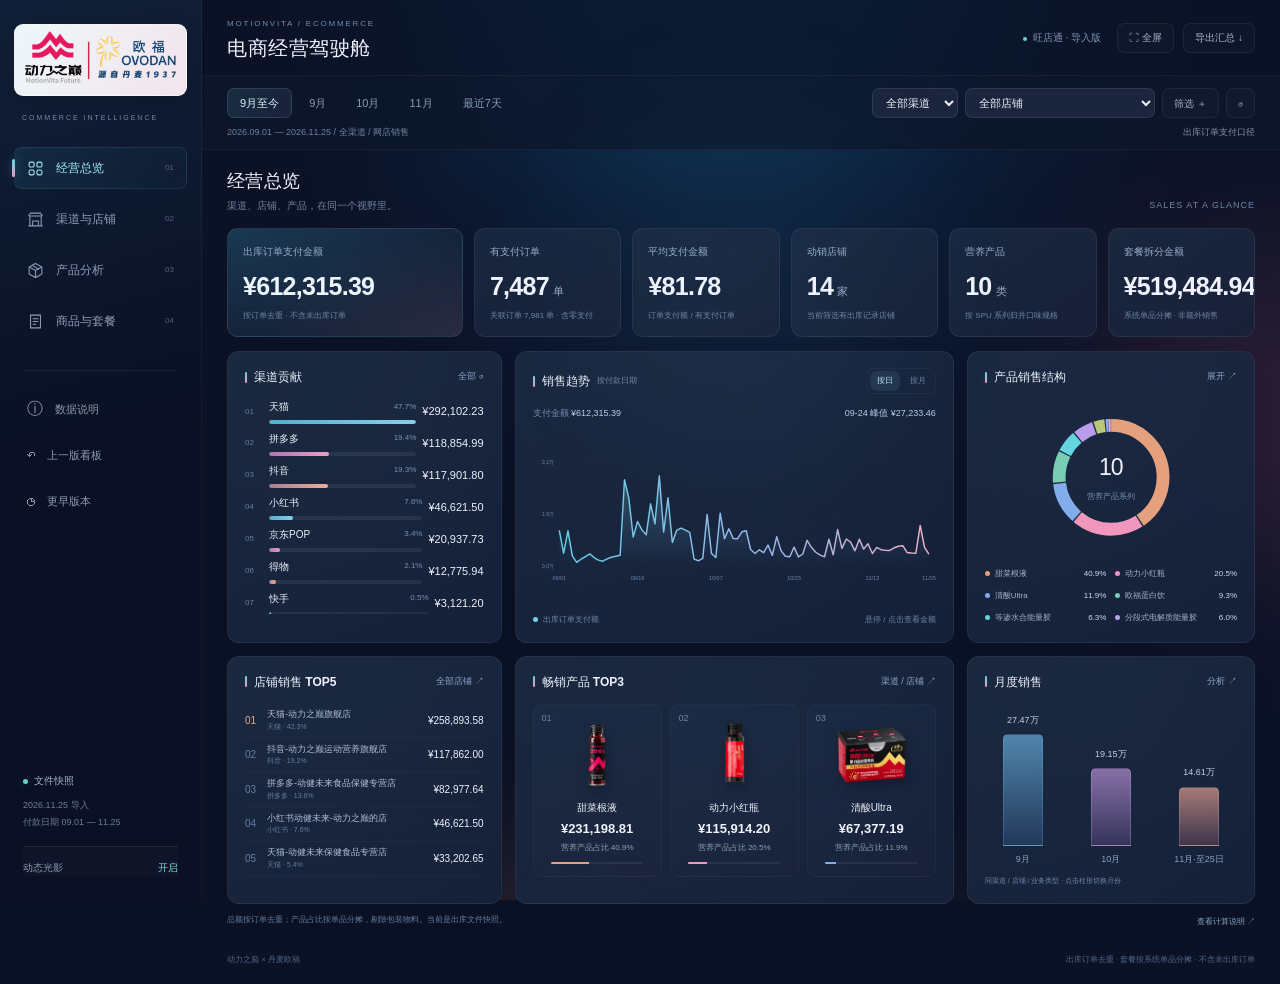
==== commit 72913c95: "Build immersive commerce cockpit with linked views and restore point" ====
--- a/index.html
+++ b/index.html
@@ -1,15 +1,8 @@
-<!doctype html><html lang="zh-CN"><head><meta charset="utf-8"><meta name="viewport" content="width=device-width,initial-scale=1"><meta name="theme-color" content="#d8e9ef"><title>动力之巅｜电商数据看板</title><link rel="stylesheet" href="style.css?v=20261126-clear1"><link rel="stylesheet" href="enhancements.css?v=20261126-clear1"><link rel="stylesheet" href="panorama.css?v=20261126-clear1"></head><body>
-<div class="ambient" aria-hidden="true"></div><div class="cursor-light" aria-hidden="true"></div>
-<header class="topbar"><a class="brand" href="#panorama" aria-label="动力之巅与欧福"><img src="assets/brand-dual-header.svg" alt="动力之巅 × 欧福 OVODAN"></a><nav aria-label="主导航"><a class="active" href="#panorama">销售总览</a><a href="#products">产品结构</a><a href="#details">商品明细</a><a href="previous.html">上一版 ↗</a></nav><div class="top-actions"><select id="quick-channel" aria-label="随时切换渠道"><option value="all">全渠道</option></select><button id="motion" aria-pressed="false" title="暂停动态光影">光影 <span>◉</span></button><button id="help">数据说明 ↗</button></div></header>
-<main><section class="hero" id="overview"><div class="hero-flutes" aria-hidden="true"></div><div class="hero-top"><span class="eyebrow">MOTIONVITA / COMMERCE INTELLIGENCE</span><span class="snapshot"><i></i> 11月25日导入 · 文件快照</span></div><div class="hero-body"><div><p class="hero-kicker">每一份补给，看到销售去向。</p><h1>电商销售<span>数据看板</span></h1><p class="hero-sub">从渠道到店铺，再到每一款产品。<br>销售变化与产品结构，在同一个视野里。</p><a class="hero-link" href="#products">查看产品结构 <span>↗</span></a></div><div class="hero-products" aria-label="动力之巅真实产品展示"><div class="orbit one"></div><div class="orbit two"></div><img class="hp hp1" src="assets/product-red-bottle.png" alt="动力小红瓶"><img class="hp hp2" src="assets/product-isotonic-gel.png" alt="等渗能量胶"><img class="hp hp3" src="assets/product-beet.png" alt="甜菜根液"><div class="hero-product-caption">真实商品 · 全渠道联动分析</div></div></div><div class="hero-bottom"><span>01 / SALES OVERVIEW</span><p>按付款时间查看 · 2026.09.01 起</p><span>向下探索 ↓</span></div></section>
-<div id="filter-sentinel" aria-hidden="true"></div><section class="controls panel" aria-label="数据筛选"><div class="control-top"><div class="range-tabs" aria-label="快捷日期"><button data-range="all" class="selected">9月至今</button><button data-range="09">9月</button><button data-range="10">10月</button><button data-range="11">11月</button><button data-range="week">最近7天</button></div><button id="filter-expand" aria-expanded="false">更多筛选 ＋</button><div class="date-fields"><label>从 <input type="date" id="from" value="2026-09-01" min="2026-09-01" max="2026-11-25"></label><span>—</span><label>至 <input type="date" id="to" value="2026-11-25" min="2026-09-01" max="2026-11-25"></label></div></div><div class="control-bottom"><div id="channel-tabs" class="channel-tabs" aria-label="渠道选择"></div><div class="selectors"><label>店铺 <select id="store"><option value="all">全部店铺</option></select></label><label>业务类型 <select id="type"><option value="网店销售">网店销售</option><option value="all">全部出库业务</option><option value="线下零售">线下零售</option><option value="订单补发">订单补发</option></select></label><button id="reset" class="text-button">重置 ↺</button></div></div><div class="scope"><span id="scope-text">正在读取数据…</span><span id="filter-product"></span><span id="validation" role="alert"></span></div></section>
-<section id="panorama" aria-label="电商经营全景"></section><div id="loading" role="status">正在读取旺店通明细…</div><div id="dashboard" hidden>
-<section class="kpis" aria-label="销售核心数据" id="kpis"></section>
-<section class="analysis-grid"><article class="panel trend-panel"><div class="section-heading"><div><span class="eyebrow">SALES TREND</span><h2>销售节奏</h2></div><div class="segmented" aria-label="趋势粒度"><button data-grain="day" class="selected">按日</button><button data-grain="month">按月</button></div></div><div class="chart-meta"><strong id="trend-caption"></strong><span>鼠标悬停或点选查看</span></div><div id="trend" class="trend"></div><div id="trend-tooltip" class="chart-tooltip" aria-live="polite"></div></article><article class="panel channels-panel"><div class="section-heading"><div><span class="eyebrow">CHANNEL CONTRIBUTION</span><h2>渠道贡献</h2></div><button class="text-button" id="all-channels">全部 ↗</button></div><p class="subtle">点击渠道，联动店铺与产品</p><div id="channel-chart"></div></article></section>
-<section id="spu-ranking" class="ranking-section"><div class="section-heading section-large"><div><span class="eyebrow">BEST SELLERS / TOP 3 SPU</span><h2>每个渠道，谁在带动销售。</h2><p>渠道与店铺分别看，前三款产品的贡献一眼清楚。</p></div><div class="segmented" aria-label="TOP3榜单类型"><button data-rank-mode="channel" class="selected">渠道 TOP3</button><button data-rank-mode="store">店铺 TOP3</button></div></div><div class="panel ranking-panel"><div class="rank-toolbar"><div><span class="eyebrow">榜单范围</span><h3 id="rank-title"></h3><p id="rank-period" class="subtle"></p></div><label><span id="rank-select-label">选择渠道</span><select id="rank-entity" aria-label="切换TOP3榜单范围"></select></label></div><div id="rank-switches" class="rank-switches"></div><div id="rank-summary" class="rank-summary"></div><div id="rank-cards" class="rank-cards" aria-live="polite"></div><p class="rank-note">SPU 按营养产品系列归并口味及箱盒规格，套餐使用已拆分单品；按单品支付金额排序，不含包装物料。榜单跟随全局日期和业务类型，支持独立切换渠道／店铺；点击产品查看对应结构。</p><details class="rank-overview"><summary id="rank-overview-title">全部渠道 TOP3 一览</summary><div id="rank-overview"></div></details></div></section>
-<section id="products" class="products-section"><div class="section-heading section-large"><div><span class="eyebrow">02 / PRODUCT MIX</span><h2>产品卖了多少，在哪里卖。</h2><p>点击真实产品图，查看单品、口味与渠道去向。</p></div><div class="segmented" aria-label="产品结构范围"><button data-mix="nutrition" class="selected">营养产品</button><button data-mix="all">含物料 / 其他</button></div></div><div class="product-deck" id="product-deck" aria-label="选择产品"></div><div class="mix-grid"><article class="panel mix-panel"><div class="section-heading"><div><h3 id="mix-heading">产品销售占比</h3><p class="subtle">按单品支付金额 · 分摊后</p></div><button id="clear-product" class="text-button">全部产品 ↗</button></div><div class="donut-layout"><div id="donut"></div><div id="mix-list"></div></div><div class="mix-foot" id="mix-foot"></div></article><article class="panel focus-panel" id="focus-panel"></article></div></section>
-<section class="panel store-panel"><div class="section-heading"><div><span class="eyebrow">STORE PERFORMANCE</span><h2>每家店的销售表现</h2></div><span class="subtle">点击行切换店铺</span></div><div class="table-scroll"><table><thead><tr><th>店铺</th><th>渠道</th><th id="store-amount-label">支付金额</th><th>订单数</th><th>金额占比</th></tr></thead><tbody id="store-table"></tbody></table></div></section>
-<section id="details" class="panel detail-panel"><div class="section-heading"><div><span class="eyebrow">03 / SKU DETAILS</span><h2>单品与套餐拆分明细</h2><p class="subtle">保留原商品编码、规格和系统分摊；箱盒按商品名称折算，赠品包含在发出量中。</p></div><button id="export" class="primary-button">导出当前汇总 ↓</button></div><div class="table-toolbar"><label class="search">⌕ <input id="search" type="search" placeholder="搜索商品名称、口味、编码"></label><label>排序 <select id="sort"><option value="amount">支付金额 ↓</option><option value="quantity">发出量 ↓</option><option value="name">商品名称</option></select></label><span id="sku-count" class="subtle"></span></div><div class="table-scroll"><table class="sku-table"><thead><tr><th>产品 / 原商品</th><th>编码</th><th>单品支付金额</th><th>折算发出量</th><th>来自组合装</th><th>本组占比</th></tr></thead><tbody id="sku-table"></tbody></table></div><div class="pagination"><span id="page-label"></span><div><button id="prev">← 上一页</button><button id="next">下一页 →</button></div></div></section>
-<section class="audit-strip" id="audit"></section></div>
-<footer><img src="assets/brand-dual-header.svg" alt="动力之巅与欧福"><div><strong>为科学训练而生</strong><p>旺店通出库明细 · 数据快照，不是实时连接</p></div><button id="backtop">回到顶部 ↑</button></footer></main>
-<dialog id="method"><div class="modal-head"><span class="eyebrow">DATA NOTES</span><button id="close-help" aria-label="关闭说明">×</button></div><h2>看数据前，先看清范围</h2><div id="method-body"></div></dialog><script src="app.js?v=20261126-clear1"></script><script src="panorama.js?v=20261126-clear1"></script></body></html>
+<!doctype html>
+<html lang="zh-CN"><head><meta charset="utf-8"><meta name="viewport" content="width=device-width,initial-scale=1"><meta name="theme-color" content="#0c1226"><title>动力之巅｜电商经营驾驶舱</title><link rel="stylesheet" href="cockpit.css?v=20261126-v3"></head>
+<body><div class="light-field" aria-hidden="true"><i></i><i></i><i></i></div><div class="pointer-glow" aria-hidden="true"></div>
+<aside class="sidebar"><a class="brand" href="#overview" aria-label="动力之巅与欧福 · 经营总览"><img src="assets/brand-dual-header.svg" alt="动力之巅 × 欧福 OVODAN"></a><div class="sidebar-label">COMMERCE INTELLIGENCE</div><nav aria-label="看板模块"><button data-view="overview" class="active"><svg viewBox="0 0 24 24"><rect x="3" y="3" width="7" height="7" rx="2"/><rect x="14" y="3" width="7" height="7" rx="2"/><rect x="3" y="14" width="7" height="7" rx="2"/><rect x="14" y="14" width="7" height="7" rx="2"/></svg><span>经营总览</span><small>01</small></button><button data-view="channels"><svg viewBox="0 0 24 24"><path d="M4 21V7h16v14M2 7l3-4h14l3 4M8 21v-7h8v7M2 21h20"/></svg><span>渠道与店铺</span><small>02</small></button><button data-view="products"><svg viewBox="0 0 24 24"><path d="m12 2 9 5v10l-9 5-9-5V7l9-5ZM3 7l9 5 9-5M12 12v10M7 4.8l10 5.5"/></svg><span>产品分析</span><small>03</small></button><button data-view="details"><svg viewBox="0 0 24 24"><path d="M5 3h14v18H5zM8 8h8M8 12h8M8 16h5"/></svg><span>商品与套餐</span><small>04</small></button></nav><div class="sidebar-separator"></div><button class="side-utility" id="notes"><span>ⓘ</span> 数据说明</button><a class="side-utility" href="snapshot-20261126.html"><span>↶</span> 上一版看板</a><a class="side-utility" href="previous.html"><span>◷</span> 更早版本</a><div class="sidebar-bottom"><span class="snapshot-dot"></span><b>文件快照</b><p>2026.11.25 导入<br>付款日期 09.01 — 11.25</p><button id="motion" aria-pressed="false">动态光影 <span>开启</span></button></div></aside>
+<div class="workspace"><header class="app-header"><div><span class="header-eyebrow">MOTIONVITA / ECOMMERCE</span><h1 id="page-title">电商经营驾驶舱</h1></div><div class="header-actions"><span class="file-badge"><i></i>旺店通 · 导入版</span><button id="fullscreen" title="进入或退出全屏">⛶ <span>全屏</span></button><button id="export">导出汇总 ↓</button></div></header>
+<section class="global-controls" aria-label="全局筛选"><div class="filter-row"><div class="range-tabs" role="group" aria-label="快捷周期"><button data-range="all" class="selected">9月至今</button><button data-range="09">9月</button><button data-range="10">10月</button><button data-range="11">11月</button><button data-range="week">最近7天</button></div><div class="filter-selects"><select id="channel" aria-label="选择渠道"><option value="all">全部渠道</option></select><select id="store" aria-label="选择店铺"><option value="all">全部店铺</option></select><button id="more" aria-expanded="false">筛选 <span>＋</span></button><button id="reset" title="重置全部筛选">↺</button></div></div><div id="extra-filters" hidden><label>开始 <input id="from" type="date" min="2026-09-01" max="2026-11-25" value="2026-09-01"></label><label>截止 <input id="to" type="date" min="2026-09-01" max="2026-11-25" value="2026-11-25"></label><label>业务类型 <select id="type"><option>网店销售</option><option value="all">全部出库业务</option><option>线下零售</option><option>订单补发</option></select></label></div><div class="filter-context"><span id="context">正在读取旺店通数据…</span><span id="filter-alert" role="alert"></span><span class="data-scope">出库订单支付口径</span></div></section>
+<main id="main"><div class="loading" role="status">正在整理渠道、店铺与产品数据…</div></main><footer><span>动力之巅 × 丹麦欧福</span><span>出库订单去重 · 套餐按系统单品分摊 · 不含未出库订单</span></footer></div>
+<dialog id="detail-dialog"><button class="dialog-close" aria-label="关闭详情">×</button><div id="dialog-body"></div></dialog><div id="toast" role="status"></div><script src="cockpit.js?v=20261126-v3"></script></body></html>
--- a/cockpit.css
+++ b/cockpit.css
@@ -0,0 +1,7 @@
+@charset "UTF-8";
+:root{--bg:#0c1226;--surface:#141e34;--line:#ffffff10;--text:#eff2fc;--muted:#929db8;--cyan:#61d9eb;--pink:#ef95bd;--orange:#f4ad8d;--blue:#7da9f3;--x:58%;--y:30%;--side:202px;font-synthesis:none;color-scheme:dark}*{box-sizing:border-box}html{scroll-behavior:smooth}body{margin:0;background:var(--bg);color:var(--text);font:13px/1.5 -apple-system,BlinkMacSystemFont,"PingFang SC","Microsoft YaHei",sans-serif}button,input,select{font:inherit;color:inherit}button,a{-webkit-tap-highlight-color:transparent}button{cursor:pointer;border:1px solid var(--line);background:#ffffff05;border-radius:7px;padding:6px 11px;transition:background .2s,border-color .2s,transform .2s}button:hover{background:#ffffff0b;border-color:#ffffff28}button:active{transform:translateY(1px)}button:focus-visible,a:focus-visible,input:focus-visible,select:focus-visible{outline:2px solid var(--cyan);outline-offset:3px}a{color:inherit;text-decoration:none}h1,h2,h3,p{margin:0}button,select{min-height:30px}select,input{background:#1b253d;border:1px solid #ffffff16;border-radius:7px;padding:6px 9px;font-size:11px;min-width:0}select option{background:#18223a}small{font-size:10px;color:var(--muted)}[hidden]{display:none!important}svg{display:block}.light-field{position:fixed;inset:0;pointer-events:none;z-index:-1;overflow:hidden;background:radial-gradient(ellipse at 58% 0,#0c396a70,transparent 44%),#0c1226}.light-field i{position:absolute;filter:blur(85px);opacity:.22;border-radius:50%;animation:drift 25s ease-in-out infinite alternate}.light-field i:nth-child(1){width:48vw;height:35vw;background:#0d9dca;top:-24vw;left:32%}.light-field i:nth-child(2){width:30vw;height:25vw;background:#f16d9b;right:-16vw;top:28%;animation-delay:-8s;opacity:.13}.light-field i:nth-child(3){width:45vw;height:20vw;background:#d8845c;left:28%;bottom:-18vw;animation-delay:-16s;opacity:.2}.pointer-glow{position:fixed;inset:0;background:radial-gradient(420px circle at var(--x) var(--y),#75d8ff0a,transparent 65%);pointer-events:none;z-index:50}.sidebar{width:var(--side);position:fixed;inset:0 auto 0 0;background:linear-gradient(165deg,#12213aeb,#0b1125f5 48%);border-right:1px solid #ffffff0b;padding:24px 14px;z-index:40;display:flex;flex-direction:column}.brand{display:block;background:linear-gradient(120deg,#edf7fa,#f3e4ec);border-radius:9px;padding:6px 8px;border:1px solid #fff5;box-shadow:0 4px 20px #0002}.brand img{width:100%;height:52px;object-fit:contain}.sidebar-label{font-size:7px;letter-spacing:2px;color:#7689aa;margin:17px 8px 24px}.sidebar nav{display:grid;gap:9px}.sidebar nav button{display:flex;align-items:center;gap:12px;text-align:left;padding:11px 12px;background:none;border:1px solid transparent;position:relative;color:#8f9cb7}.sidebar nav svg{width:17px;height:17px;fill:none;stroke:currentColor;stroke-width:1.5;flex-shrink:0}.sidebar nav span{font-size:12px}.sidebar nav small{margin-left:auto;font-size:8px;opacity:.55}.sidebar nav button.active{color:#a3ecf5;background:linear-gradient(90deg,#3590ab23,#3d6b8f0d);border-color:#6bcade20;box-shadow:inset 0 0 20px #3a91bb0a}.sidebar nav button.active:before{content:'';position:absolute;left:-3px;top:11px;bottom:11px;width:3px;border-radius:3px;background:linear-gradient(var(--cyan),var(--pink));box-shadow:0 0 12px #61d9eb60}.sidebar-separator{height:1px;background:#fff1;margin:28px 10px 15px}.side-utility{display:flex;align-items:center;gap:12px;padding:11px 13px;color:#8c99b4;font-size:11px;text-align:left;border:0;background:none}.side-utility span{font-size:16px}.side-utility:hover{color:#ecf5ff}.sidebar-bottom{margin-top:auto;padding:20px 9px 0;color:#6d7d9a}.sidebar-bottom b{font-size:10px;font-weight:400;color:#a7b7cd}.snapshot-dot{display:inline-block;width:5px;height:5px;background:#6dcfc9;border-radius:50%;margin-right:6px;box-shadow:0 0 9px #6dcfc944}.sidebar-bottom p{font-size:9px;margin-top:7px;line-height:1.9}.sidebar-bottom button{display:flex;justify-content:space-between;width:100%;border:0;border-top:1px solid #fff1;border-radius:0;margin-top:15px;padding:13px 0 0;font-size:10px;color:#8c9ab4}.sidebar-bottom button span{color:#7cd7db}.workspace{margin-left:var(--side);min-width:0}.app-header{height:76px;display:flex;justify-content:space-between;align-items:center;gap:20px;padding:0 25px;border-bottom:1px solid #ffffff0c;position:sticky;top:0;z-index:30;backdrop-filter:blur(24px);background:#0c1428c9}.header-eyebrow{font-size:8px;letter-spacing:1.8px;color:#718fb4}.app-header h1{font-size:20px;font-weight:550;letter-spacing:.5px;margin-top:2px}.header-actions{display:flex;gap:9px;align-items:center}.header-actions button{font-size:10px;color:#a9bbd4}.file-badge{font-size:10px;color:#8094b3;margin-right:7px}.file-badge i{width:4px;height:4px;background:#71d2d0;border-radius:50%;display:inline-block;margin-right:6px}.global-controls{position:sticky;top:76px;z-index:29;padding:12px 25px 9px;background:#0d172bcf;backdrop-filter:blur(28px);border-bottom:1px solid #ffffff0b}.filter-row{display:flex;justify-content:space-between;align-items:center;gap:15px}.range-tabs{display:flex;gap:4px;flex-shrink:0}.range-tabs button{font-size:11px;border-color:transparent;background:none;color:#889ab8;padding:5px 12px}.range-tabs button.selected{color:#d7f7fb;background:linear-gradient(110deg,#559ab630,#8272ae21);border-color:#9ce3ed24;box-shadow:inset 0 0 15px #8bcfe205}.filter-selects{display:flex;align-items:center;gap:7px;min-width:0}.filter-selects select{max-width:190px}.filter-selects button{font-size:10px;color:#a1b1cc}.filter-context{display:flex;justify-content:space-between;gap:10px;font-size:9px;color:#6e82a2;margin-top:8px}.data-scope{white-space:nowrap;color:#8392ae}.filter-context [role=alert]{color:#f7b1b1}#extra-filters{display:flex;align-items:center;gap:18px;padding-top:12px}#extra-filters label{font-size:10px;color:#8d9bb4;display:flex;align-items:center;gap:8px}main{padding:18px 25px 12px;min-height:calc(100svh - 194px);max-width:1920px;margin:auto}.loading{display:grid;place-items:center;min-height:50vh;color:#8da9c8}.section-title{display:flex;justify-content:space-between;align-items:flex-end;gap:12px;margin:0 0 15px}.section-title h2{font-size:18px;font-weight:550;letter-spacing:.4px}.section-title p{font-size:10px;color:#6f83a2;margin-top:3px}.section-title>span{font-size:9px;letter-spacing:1px;color:#6c85a5}.kpi-grid{display:grid;grid-template-columns:1.6fr repeat(5,1fr);gap:11px;margin-bottom:14px}.kpi{min-width:0;border:1px solid #ffffff10;border-radius:11px;background:linear-gradient(145deg,#1b2a43d9,#182239de);padding:15px 15px 12px;position:relative;overflow:hidden}.kpi:first-child{background:radial-gradient(ellipse at 0 0,#27759944,transparent 75%),radial-gradient(ellipse at 100% 100%,#ab607b22,transparent 65%),#17263cd9;border-color:#81b6cf22}.kpi-label{font-size:10px;color:#9aacc9;white-space:nowrap}.kpi strong{font-size:25px;font-weight:550;letter-spacing:-.7px;display:block;margin:9px 0 5px;font-variant-numeric:tabular-nums;white-space:nowrap}.kpi:first-child strong{color:#ecf5fc}.kpi strong small{font-size:11px;letter-spacing:0;color:#9aaecb;margin-left:4px}.kpi p{font-size:8px;color:#6f86a6;min-height:14px}.delta{color:#7ed8c9}.delta.down{color:#e9a8b6}.kpi-spark{position:absolute;right:-3px;bottom:0;width:75px;height:30px;opacity:.2}.dashboard-grid{display:grid;grid-template-columns:minmax(210px,1fr) minmax(330px,1.6fr) minmax(230px,1.05fr);grid-template-rows:minmax(252px,calc((100svh - 360px)*.54)) minmax(215px,calc((100svh - 360px)*.46));gap:13px}.card{min-width:0;position:relative;border:1px solid #ffffff10;border-radius:12px;background:linear-gradient(140deg,#1b2941ed,#152039f0);padding:16px 17px;box-shadow:0 8px 24px #0000000b;overflow:hidden}.card:before{content:'';position:absolute;inset:0;pointer-events:none;border-radius:inherit;background:radial-gradient(300px circle at var(--x) var(--y),#87c9ff05,transparent)}.card-head{display:flex;justify-content:space-between;align-items:center;gap:8px;margin-bottom:13px}.card-head h3{font-size:12px;font-weight:550;display:flex;align-items:center;gap:7px;white-space:nowrap}.card-head h3:before{content:'';height:11px;width:2px;border-radius:2px;background:linear-gradient(var(--cyan),var(--pink));box-shadow:0 0 7px #69d8eb22}.card-head small{font-size:8px;color:#7386a6;font-weight:400}.card-head>button{border:0;background:none;font-size:9px;color:#90a7c8;padding:0;min-height:18px}.segment{display:flex;gap:3px;border:1px solid #ffffff0a;border-radius:6px;padding:2px}.segment button{font-size:8px;background:none;border:0;min-height:20px;padding:2px 7px;color:#6f85a6}.segment button.active{background:#6386b128;color:#bdeaf6}.channel-list{display:flex;flex-direction:column;justify-content:space-between;gap:9px;height:calc(100% - 43px);overflow:auto;scrollbar-width:thin;scrollbar-color:#435979 transparent}.channel-row{display:grid;grid-template-columns:18px 1fr auto;gap:6px;text-align:left;background:none;border:0;border-radius:0;padding:0;min-height:22px}.channel-row>em{font-style:normal;color:#677f9f;font-size:8px;align-self:center}.channel-row .channel-name{font-size:10px;display:flex;justify-content:space-between;gap:5px;align-items:center}.channel-name small{font-size:8px;color:#7d91b2}.channel-row i{display:block;height:4px;background:#fff1;border-radius:5px;margin-top:6px;overflow:hidden}.channel-row u{display:block;height:100%;border-radius:5px;background:linear-gradient(90deg,#50b1ce,#88cfec);animation:bar-in .8s ease both;text-decoration:none}.channel-row:nth-child(3n+2) u{background:linear-gradient(90deg,#b073b2,#eaa0c1)}.channel-row:nth-child(3n) u{background:linear-gradient(90deg,#a97e92,#edb095)}.channel-row strong{font-size:11px;font-weight:500;align-self:center;white-space:nowrap}.channel-row.selected .channel-name{color:var(--cyan)}.channel-row:hover strong{color:var(--cyan)}.trend-card{display:flex;flex-direction:column}.chart-summary{display:flex;justify-content:space-between;font-size:9px;color:#718bad;gap:8px;min-height:18px}.chart-summary b{font-weight:400;color:#b7cde5}.chart-shell{flex:1;min-height:0;display:flex;position:relative;align-items:center}.chart-shell svg{width:100%;height:100%;max-height:245px;overflow:visible}.chart-grid{stroke:#8db2e712;stroke-dasharray:3 5}.chart-label{fill:#6d85a6;font-size:9px}.chart-hit{cursor:crosshair}.chart-hit:hover,.chart-hit:focus{fill:#8bd7ff07;outline:none}.chart-dot{fill:#a0e2ed;stroke:#213650;stroke-width:2;opacity:0;pointer-events:none}.trend-line{stroke-dasharray:3000;animation:line-in 1.2s ease-out}.trend-foot{display:flex;justify-content:space-between;font-size:8px;color:#7187a9;margin-top:4px}.trend-foot i{display:inline-block;width:5px;height:5px;background:#78cee4;border-radius:50%;margin-right:5px}.mix-card{display:flex;flex-direction:column}.ring-layout{display:flex;align-items:center;justify-content:center;min-height:0;flex:1;gap:8px}.ring-wrap{position:relative;width:100%;height:100%;max-height:165px;min-height:110px;display:grid;place-items:center}.ring-wrap svg{position:absolute;width:100%;height:100%;overflow:visible}.ring-wrap circle[role=button]{cursor:pointer;transition:stroke-width .2s,filter .2s;outline:none}.ring-wrap circle[role=button]:hover,.ring-wrap circle[role=button]:focus{stroke-width:23;filter:brightness(1.2)}.ring-center{pointer-events:none;text-align:center}.ring-center b{font-size:23px;font-weight:500;display:block;letter-spacing:-1px}.ring-center span{font-size:8px;color:#7a92b1}.mix-legend{display:grid;grid-template-columns:1fr 1fr;gap:6px 9px;margin-top:10px}.mix-legend button{display:flex;align-items:center;gap:5px;padding:0;border:0;background:none;font-size:8px;min-height:16px;text-align:left;min-width:0;color:#a4b3cd}.mix-legend i{width:5px;height:5px;border-radius:50%;flex-shrink:0}.mix-legend span{white-space:nowrap;overflow:hidden;text-overflow:ellipsis;flex:1}.mix-legend b{font-weight:400;color:#d1dbee;font-size:8px}.store-list{height:calc(100% - 42px);display:flex;flex-direction:column;justify-content:space-around}.store-row{display:flex;align-items:center;gap:9px;min-height:29px;text-align:left;background:none;border:0;border-bottom:1px solid #ffffff07;border-radius:0;padding:5px 0;box-shadow:none}.store-row em{font-style:normal;font-size:10px;color:#657fa2;width:13px;flex-shrink:0}.store-row:first-child em{color:#e1af92}.store-row>span{min-width:0;flex:1}.store-row b{display:block;font-size:9px;white-space:nowrap;overflow:hidden;text-overflow:ellipsis;font-weight:400;color:#b2c0d7}.store-row small{font-size:7px;color:#647d9f;display:block}.store-row strong{font-size:10px;font-weight:500;white-space:nowrap}.store-row:hover b{color:var(--cyan)}.top-products{display:grid;grid-template-columns:repeat(3,minmax(0,1fr));gap:8px;height:calc(100% - 41px)}.top-product{position:relative;background:linear-gradient(160deg,#29436328,#63354d0a);border:1px solid #ffffff08;border-radius:9px;padding:9px;text-align:center;min-width:0;display:flex;flex-direction:column;align-items:center;justify-content:center}.top-product:hover{background:linear-gradient(160deg,#285b743e,#78436625);border-color:#9ec7e42e}.top-product>em{position:absolute;top:7px;left:8px;font-style:normal;color:#6b85a9;font-size:9px}.top-product img{width:100%;height:75px;object-fit:contain;filter:drop-shadow(2px 5px 6px #0004);transition:transform .35s}.top-product:hover img{transform:translateY(-5px) rotate(-3deg)}.top-product b{font-size:10px;font-weight:400;margin-top:8px;white-space:nowrap}.top-product strong{font-size:13px;display:block;margin:4px 0;font-weight:550;white-space:nowrap}.top-product small{font-size:8px}.mini-track{height:2px;background:#fff1;width:85%;margin-top:8px;border-radius:3px;overflow:hidden}.mini-track i{display:block;height:100%}.monthly-card{display:flex;flex-direction:column}.monthly-chart{display:flex;justify-content:space-around;align-items:flex-end;flex:1;gap:12px;min-height:80px;padding-top:10px}.month-bar{display:flex;flex-direction:column;align-items:center;justify-content:flex-end;flex:1;height:100%;border:0;background:none;padding:0;box-shadow:none;min-width:0}.month-bar strong{font-size:9px;font-weight:400;color:#c4d0e5;margin-bottom:7px;white-space:nowrap}.month-bar i{display:block;width:60%;max-width:40px;background:linear-gradient(#6db5e2aa,#4276b440);border:1px solid #8bcdf333;border-radius:5px 5px 0 0;min-height:2px;animation:bar-in .8s ease both}.month-bar:nth-child(2) i{background:linear-gradient(#c095dbaa,#8865b444);border-color:#cfb0e944}.month-bar:nth-child(3) i{background:linear-gradient(#efa793aa,#aa6b8044);border-color:#f6c3b433}.month-bar:hover i{filter:brightness(1.3)}.month-bar span{margin-top:7px;font-size:9px;color:#8ba0bf}.monthly-note{font-size:7px;color:#7188aa;margin-top:10px}.overview-bottom{display:flex;justify-content:space-between;gap:12px;margin-top:10px;font-size:8px;color:#647e9e}.overview-bottom button{font-size:8px;border:0;background:none;padding:0;min-height:16px;color:#88a4c3}.view-enter{animation:view-in .35s ease both}.analysis-grid{display:grid;grid-template-columns:minmax(0,1.6fr) minmax(280px,1fr);gap:15px;margin-top:15px}.wide-card{margin-top:15px}.table-scroll{overflow-x:auto;scrollbar-width:thin;scrollbar-color:#405b79 transparent}table{border-collapse:collapse;width:100%;font-size:11px;text-align:left}th{font-size:9px;color:#6c83a5;font-weight:400;background:#0f1a2a44;white-space:nowrap}th,td{padding:12px 10px;border-bottom:1px solid #ffffff08}td{color:#a5b5d0}td.money{font-variant-numeric:tabular-nums;color:#e0e8f5;text-align:right;white-space:nowrap}th.num{text-align:right}tr[data-detail-store]{cursor:pointer}tr[data-detail-store]:hover{background:#7ba7dd09}.table-channel{display:inline-block;border:1px solid #698fb227;background:#5c84a810;padding:2px 6px;border-radius:4px;font-size:9px;color:#87b9d4}.table-bar{height:3px;background:#fff1;min-width:50px;border-radius:3px;margin-top:5px}.table-bar i{display:block;height:100%;border-radius:3px;background:linear-gradient(90deg,#7197c8,#bf95c0)}.scope-tabs{display:flex;gap:6px;overflow:auto;scrollbar-width:thin;padding:2px 0 10px}.scope-tabs button{white-space:nowrap;font-size:10px;color:#7f98b9;border-color:transparent}.scope-tabs button.active{border-color:#83d1e62e;background:#4f9bb922;color:#b5e7f4}.channel-summary{display:grid;grid-template-columns:1fr 1fr;gap:15px}.channel-summary .card{min-height:310px}.rank-switch-row{display:flex;justify-content:space-between;align-items:center;gap:15px;margin-bottom:15px}.rank-switch-row p{font-size:10px;color:#7d94b5}.rank-switch-row select{max-width:290px}.product-grid{display:grid;grid-template-columns:repeat(5,minmax(0,1fr));gap:12px;margin-top:15px}.product-tile{position:relative;text-align:left;padding:16px;background:linear-gradient(150deg,#26385270,#19223d90);border:1px solid #ffffff0b;border-radius:12px;overflow:hidden}.product-tile:hover{border-color:#93c7e13a;background:#26375499}.product-tile img{height:105px;width:100%;object-fit:contain;filter:drop-shadow(3px 8px 8px #0004);transition:transform .3s}.product-tile:hover img{transform:translateY(-5px)}.product-tile h3{font-size:11px;font-weight:400;margin-top:12px}.product-tile strong{font-size:19px;font-weight:500;display:block;margin-top:4px}.product-tile small{display:block;margin-top:5px;font-size:9px}.product-tile .product-percent{position:absolute;right:12px;top:12px;font-size:9px;color:#b8cee6}.product-analysis{display:grid;grid-template-columns:1fr 1.2fr;gap:15px}.product-analysis .mix-card{min-height:340px}.product-analysis .ring-wrap{max-height:210px}.product-analysis .mix-legend{grid-template-columns:repeat(2,1fr)}.product-analysis .mix-legend button{font-size:10px;min-height:23px}.product-analysis .mix-legend b{font-size:10px}.product-focus{display:grid;grid-template-columns:140px 1fr;gap:22px;align-items:center;padding:20px 0}.product-focus>img{width:140px;height:170px;object-fit:contain;filter:drop-shadow(4px 8px 10px #0004)}.product-focus h2{font-size:22px;font-weight:500}.product-focus strong{font-size:29px;display:block;margin:8px 0}.focus-data{display:grid;grid-template-columns:repeat(3,1fr);gap:12px;border-top:1px solid #fff1;padding-top:16px}.focus-data span{font-size:9px;color:#7e94b4}.focus-data b{font-size:14px;font-weight:400;display:block;color:#cedbef;margin-top:5px}.empty{display:grid;place-items:center;min-height:140px;text-align:center;font-size:11px;color:#8198ba;line-height:2}.empty small{display:block}.searchbar{display:flex;justify-content:space-between;align-items:center;gap:12px;margin-bottom:15px}.searchbar input{width:260px;max-width:100%}.searchbar>div{display:flex;gap:8px;align-items:center;font-size:10px;color:#839bbd}.sku-name{max-width:430px;min-width:200px}.sku-name small{display:block;font-size:8px;color:#627d9f;margin-top:3px}.tag{font-size:8px;border-radius:4px;background:#728bab1a;color:#8eafd4;padding:2px 5px;margin-right:5px}.pagination{display:flex;justify-content:space-between;gap:15px;margin-top:15px;color:#7c91af;font-size:10px}.pagination>div{display:flex;gap:8px}.pagination button{font-size:10px}.pagination button:disabled{opacity:.3;cursor:default}.explanation{font-size:10px;color:#7f95b4;line-height:1.9;margin-top:15px}.explanation b{font-weight:500;color:#b5c9e4}.audit-grid{display:grid;grid-template-columns:repeat(3,1fr);gap:14px;margin-top:15px}.audit-grid h3{font-size:11px;font-weight:500;margin-bottom:9px}.audit-grid p{font-size:10px;line-height:1.9;color:#7f95b4}footer{padding:12px 25px 18px;display:flex;justify-content:space-between;gap:12px;color:#4f688a;font-size:8px}dialog{background:linear-gradient(140deg,#1b2b45,#121d34);color:var(--text);border:1px solid #85b2d433;border-radius:17px;width:min(760px,calc(100% - 28px));max-height:88svh;padding:30px;box-shadow:0 30px 120px #0009}dialog::backdrop{background:#040a16aa;backdrop-filter:blur(8px)}.dialog-close{position:sticky;top:0;float:right;font-size:22px;border:0;background:none;color:#95a9c8;padding:0 5px;z-index:2}.dialog-eyebrow{color:#7b9dbf;font-size:9px;letter-spacing:2px}.dialog-heading{font-size:23px;margin:8px 0 20px;font-weight:500}.dialog-content h3{font-size:13px;color:#b8d7ed;margin:20px 0 7px}.dialog-content p{font-size:11px;color:#92a9c9;line-height:1.9}.dialog-action{background:#4c98b42a;border-color:#83d1e645;color:#b8ebf5;margin-top:20px;font-size:11px}.dialog-product .product-focus{padding-top:0}#toast{position:fixed;bottom:24px;left:calc(50% + 80px);transform:translateX(-50%) translateY(15px);border:1px solid #91c9e830;background:#192d46ef;backdrop-filter:blur(20px);padding:10px 18px;border-radius:8px;font-size:11px;opacity:0;pointer-events:none;transition:opacity .2s,transform .2s;z-index:100}#toast.show{opacity:1;transform:translateX(-50%) translateY(0)}.paused .light-field i,.paused .trend-line,.paused .channel-row u,.paused .month-bar i{animation:none}.paused .pointer-glow{display:none}body:fullscreen{overflow:auto}@keyframes drift{to{transform:translate(7vw,5vw) scale(1.15)}}@keyframes view-in{from{opacity:0;transform:translateY(6px)}to{opacity:1;transform:none}}@keyframes bar-in{from{opacity:.15;max-height:0}to{opacity:1;max-height:250px}}@keyframes line-in{from{stroke-dashoffset:3000}to{stroke-dashoffset:0}}
+@media(min-width:1700px){:root{--side:225px}.sidebar{padding-inline:18px}.app-header{height:84px}.global-controls{top:84px}.kpi strong{font-size:29px}.kpi{padding:18px}.dashboard-grid{grid-template-rows:minmax(290px,calc((100svh - 390px)*.55)) minmax(240px,calc((100svh - 390px)*.45))}.card{padding:20px}.card-head h3{font-size:14px}.channel-row .channel-name{font-size:12px}.channel-row strong{font-size:13px}.store-row b{font-size:11px}.store-row strong{font-size:12px}.top-product img{height:100px}.top-product b{font-size:12px}.top-product strong{font-size:17px}.mix-legend button{font-size:10px}.mix-legend b{font-size:10px}.ring-wrap{max-height:210px}.monthly-chart strong{font-size:11px}}
+@media(max-width:1200px){:root{--side:176px}.sidebar{padding:20px 10px}.sidebar nav button{gap:9px;padding:11px 9px}.sidebar nav small{display:none}.sidebar-label{font-size:6px;letter-spacing:1.4px}.app-header,.global-controls{padding-inline:18px}main{padding:16px 18px 10px}.header-actions{gap:6px}.file-badge{display:none}.filter-selects #store{max-width:140px}.range-tabs button{padding:5px 9px;font-size:10px}.kpi-grid{gap:8px;grid-template-columns:1.6fr repeat(5,1fr)}.kpi{padding:12px 11px}.kpi strong{font-size:22px}.kpi-label{font-size:9px}.kpi p{font-size:7px}.dashboard-grid{grid-template-columns:minmax(170px,1fr) minmax(280px,1.5fr) minmax(190px,1fr);gap:10px;grid-template-rows:270px 230px}.card{padding:14px 12px}.card-head h3{font-size:11px}.card-head small{display:none}.channel-row strong{font-size:10px;letter-spacing:-.3px}.channel-row{grid-template-columns:13px 1fr auto;gap:5px}.mix-legend{gap:4px 6px}.mix-legend button{font-size:7px}.mix-legend b{font-size:7px}.store-row{gap:6px}.store-row strong{font-size:9px}.store-row b{font-size:8px}.top-products{gap:5px}.top-product{padding:6px}.top-product img{height:70px}.top-product b{font-size:9px}.top-product strong{font-size:11px}.top-product small{font-size:7px}.product-grid{grid-template-columns:repeat(4,minmax(0,1fr))}.product-focus{grid-template-columns:100px 1fr;gap:12px}.product-focus>img{width:100px;height:140px}.product-focus h2{font-size:18px}.product-focus strong{font-size:24px}}
+@media(max-width:960px){:root{--side:70px}.sidebar{padding:17px 8px}.brand{padding:3px;background:#edf0f5}.brand img{height:29px;width:100%}.sidebar-label{font-size:0;margin:18px 0}.sidebar nav button{justify-content:center;padding:12px}.sidebar nav span,.sidebar nav small,.sidebar-bottom,.side-utility{display:none}.sidebar nav svg{width:19px;height:19px}.sidebar-separator{display:none}.filter-selects #store{max-width:135px}.filter-selects #channel{max-width:110px}.product-grid{grid-template-columns:repeat(3,minmax(0,1fr))}.channel-summary{grid-template-columns:1fr}.product-analysis{grid-template-columns:1fr 1.2fr}.data-scope{display:none}}
+@media(max-width:760px){:root{--side:0px}.sidebar{width:100%;height:60px;bottom:0;top:auto;display:block;padding:4px 9px;background:#0b1429f5;border-top:1px solid #ffffff16;border-right:0;backdrop-filter:blur(25px)}.sidebar>.brand,.sidebar-label,.sidebar-separator{display:none}.sidebar nav{display:grid;grid-template-columns:repeat(4,1fr);gap:2px}.sidebar nav button{display:flex;flex-direction:column;gap:3px;padding:5px;border-radius:6px}.sidebar nav svg{width:17px;height:17px}.sidebar nav span{display:block;font-size:8px}.sidebar nav button.active:before{display:none}.workspace{margin:0;padding-bottom:60px}.app-header{height:65px;padding:0 14px}.header-eyebrow{font-size:6px;letter-spacing:1.3px}.app-header h1{font-size:17px}.header-actions button{font-size:9px;padding:5px 7px}#fullscreen{display:none}.global-controls{top:65px;padding:9px 13px}.filter-row{display:block}.range-tabs{gap:3px}.range-tabs button{flex:1;font-size:10px;padding:4px 6px}.filter-selects{margin-top:8px;gap:6px}.filter-selects #channel{max-width:none;flex:1}.filter-selects #store{max-width:none;flex:1;width:100px}.filter-selects select{font-size:10px;padding:5px 7px;min-height:28px}.filter-selects button{font-size:9px;min-height:28px}.filter-context{font-size:7px;margin-top:7px}.filter-context #context{white-space:nowrap;overflow:hidden;text-overflow:ellipsis}#extra-filters{flex-wrap:wrap;gap:8px}#extra-filters label{font-size:9px;gap:6px}#extra-filters input{font-size:9px;width:120px}.section-title{margin-bottom:12px}.section-title h2{font-size:15px}.section-title p{font-size:8px}.section-title>span{font-size:7px}main{padding:14px 12px 10px}.kpi-grid{grid-template-columns:repeat(3,minmax(0,1fr));gap:7px;margin-bottom:10px}.kpi{padding:11px 9px;border-radius:9px}.kpi:first-child{grid-column:span 2}.kpi:last-child{grid-column:span 2}.kpi strong{font-size:22px;margin:6px 0 4px}.kpi:first-child strong{font-size:27px}.kpi-label{font-size:8px}.kpi p{font-size:7px}.kpi strong small{font-size:9px}.dashboard-grid{grid-template-columns:1fr 1fr;grid-template-rows:auto;gap:9px}.overview-trend{grid-column:1/-1;grid-row:1;height:245px}.overview-channels{grid-column:1;grid-row:2;height:285px}.overview-mix{grid-column:2;grid-row:2;height:285px}.overview-top{grid-column:1/-1;grid-row:3;height:215px}.overview-stores{grid-column:1/-1;grid-row:4;height:240px}.overview-monthly{grid-column:1/-1;grid-row:5;height:230px}.card{padding:14px 12px;border-radius:10px}.card-head h3{font-size:11px}.card-head>button{font-size:8px}.channel-row{grid-template-columns:10px 1fr;gap:4px;min-height:28px}.channel-row>strong{grid-column:2;font-size:9px;margin-top:-4px}.channel-row>em{font-size:7px}.channel-row .channel-name{font-size:9px}.channel-name small{font-size:7px}.channel-row i{margin-top:4px;height:3px}.channel-list{gap:8px}.mix-legend{grid-template-columns:1fr;gap:2px;max-height:90px;overflow:auto;scrollbar-width:thin}.mix-legend button{font-size:7px;min-height:15px}.mix-legend b{font-size:7px}.ring-wrap{min-height:80px;max-height:110px}.ring-center b{font-size:18px}.ring-center span{font-size:7px}.top-product img{height:80px}.top-product b{font-size:10px}.top-product strong{font-size:13px}.top-product small{font-size:8px}.store-row b{font-size:10px}.store-row strong{font-size:11px}.store-row small{font-size:8px}.chart-summary{font-size:8px}.trend-foot{font-size:7px}.overview-bottom{font-size:7px;line-height:1.8;align-items:flex-start}.overview-bottom>span{max-width:75%}.channel-summary,.analysis-grid,.product-analysis{grid-template-columns:1fr}.rank-switch-row{align-items:flex-start}.rank-switch-row p{font-size:8px}.rank-switch-row select{max-width:180px;font-size:9px}.product-grid{grid-template-columns:repeat(2,minmax(0,1fr));gap:9px}.product-tile{padding:12px}.product-tile img{height:90px}.product-tile strong{font-size:18px}.product-tile h3{font-size:10px}.product-analysis .ring-wrap{max-height:190px;min-height:180px}.product-analysis .mix-legend{max-height:none;grid-template-columns:1fr 1fr}.product-analysis .mix-legend button{font-size:9px;min-height:23px}.product-analysis .mix-legend b{font-size:9px}.product-focus{grid-template-columns:100px 1fr}.product-focus h2{font-size:19px}.product-focus strong{font-size:25px}.searchbar{align-items:flex-start;flex-wrap:wrap}.searchbar input{width:100%;flex:1}.searchbar>div{font-size:9px}.searchbar select{font-size:9px}.audit-grid{grid-template-columns:1fr}.explanation{font-size:9px}th,td{padding:10px 7px;font-size:10px}.sku-name{min-width:180px}.pagination{font-size:9px}.pagination button{font-size:9px}.focus-data{gap:10px}.focus-data b{font-size:13px}footer{padding:12px 14px 20px;display:block;font-size:7px}footer span{display:block;margin-bottom:3px}dialog{padding:23px 18px}.dialog-heading{font-size:20px}.dialog-content p{font-size:10px}#toast{left:50%;max-width:90%;width:max-content;font-size:10px;bottom:80px}}
+@media(prefers-reduced-motion:reduce){html{scroll-behavior:auto}*,*:before,*:after{animation:none!important;transition:none!important}.pointer-glow{display:none}}
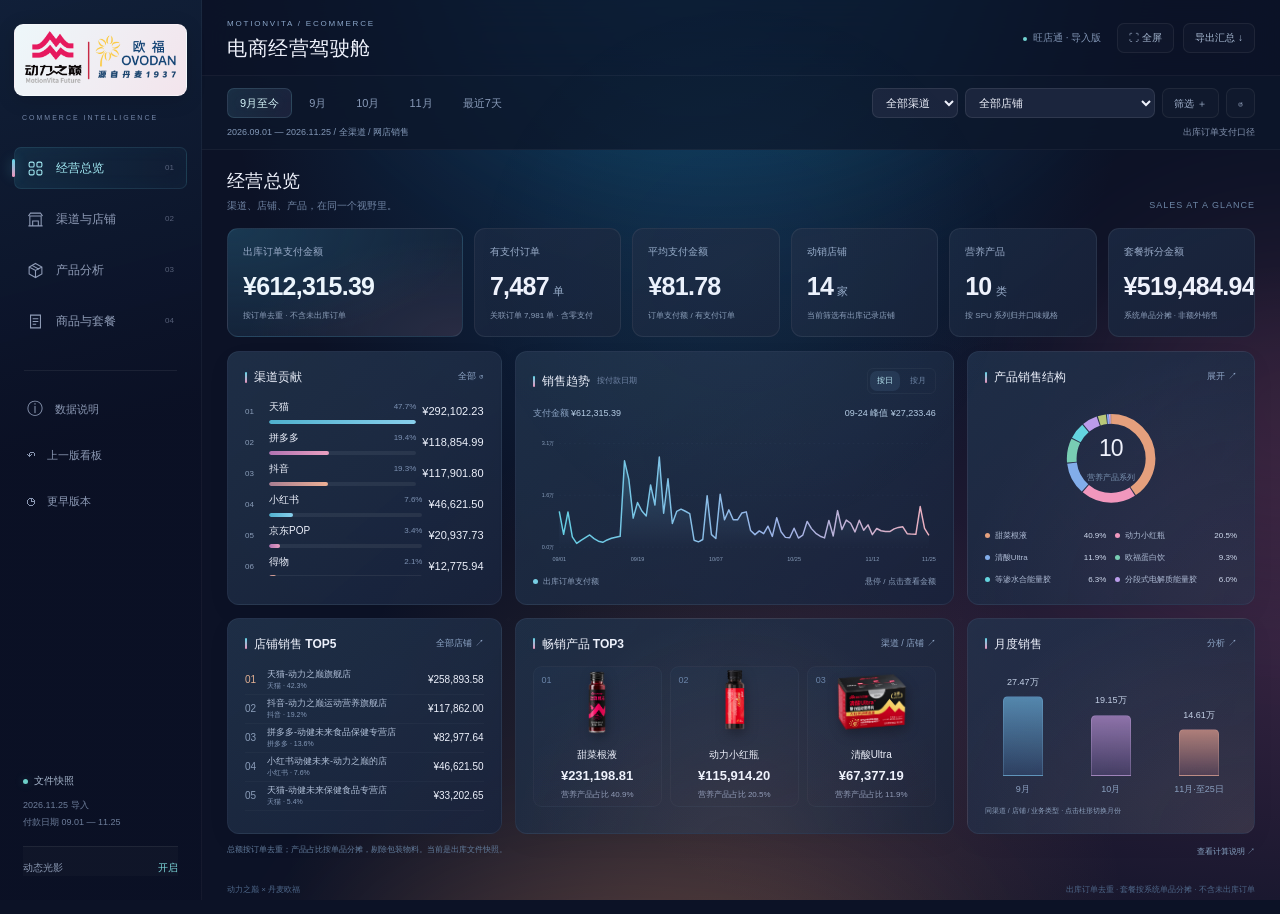
==== commit dd404074: "Fit panoramic charts in one screen and polish continuous brand light" ====
--- a/index.html
+++ b/index.html
@@ -1,8 +1,8 @@
 <!doctype html>
-<html lang="zh-CN"><head><meta charset="utf-8"><meta name="viewport" content="width=device-width,initial-scale=1"><meta name="theme-color" content="#0c1226"><title>动力之巅｜电商经营驾驶舱</title><link rel="stylesheet" href="cockpit.css?v=20261126-v3"></head>
+<html lang="zh-CN"><head><meta charset="utf-8"><meta name="viewport" content="width=device-width,initial-scale=1"><meta name="theme-color" content="#0c1226"><title>动力之巅｜电商经营驾驶舱</title><link rel="stylesheet" href="cockpit.css?v=20261126-v4"></head>
 <body><div class="light-field" aria-hidden="true"><i></i><i></i><i></i></div><div class="pointer-glow" aria-hidden="true"></div>
 <aside class="sidebar"><a class="brand" href="#overview" aria-label="动力之巅与欧福 · 经营总览"><img src="assets/brand-dual-header.svg" alt="动力之巅 × 欧福 OVODAN"></a><div class="sidebar-label">COMMERCE INTELLIGENCE</div><nav aria-label="看板模块"><button data-view="overview" class="active"><svg viewBox="0 0 24 24"><rect x="3" y="3" width="7" height="7" rx="2"/><rect x="14" y="3" width="7" height="7" rx="2"/><rect x="3" y="14" width="7" height="7" rx="2"/><rect x="14" y="14" width="7" height="7" rx="2"/></svg><span>经营总览</span><small>01</small></button><button data-view="channels"><svg viewBox="0 0 24 24"><path d="M4 21V7h16v14M2 7l3-4h14l3 4M8 21v-7h8v7M2 21h20"/></svg><span>渠道与店铺</span><small>02</small></button><button data-view="products"><svg viewBox="0 0 24 24"><path d="m12 2 9 5v10l-9 5-9-5V7l9-5ZM3 7l9 5 9-5M12 12v10M7 4.8l10 5.5"/></svg><span>产品分析</span><small>03</small></button><button data-view="details"><svg viewBox="0 0 24 24"><path d="M5 3h14v18H5zM8 8h8M8 12h8M8 16h5"/></svg><span>商品与套餐</span><small>04</small></button></nav><div class="sidebar-separator"></div><button class="side-utility" id="notes"><span>ⓘ</span> 数据说明</button><a class="side-utility" href="snapshot-20261126.html"><span>↶</span> 上一版看板</a><a class="side-utility" href="previous.html"><span>◷</span> 更早版本</a><div class="sidebar-bottom"><span class="snapshot-dot"></span><b>文件快照</b><p>2026.11.25 导入<br>付款日期 09.01 — 11.25</p><button id="motion" aria-pressed="false">动态光影 <span>开启</span></button></div></aside>
-<div class="workspace"><header class="app-header"><div><span class="header-eyebrow">MOTIONVITA / ECOMMERCE</span><h1 id="page-title">电商经营驾驶舱</h1></div><div class="header-actions"><span class="file-badge"><i></i>旺店通 · 导入版</span><button id="fullscreen" title="进入或退出全屏">⛶ <span>全屏</span></button><button id="export">导出汇总 ↓</button></div></header>
+<div class="workspace"><header class="app-header"><div><a class="mobile-brand" href="#overview" aria-label="动力之巅与欧福"><img src="assets/brand-dual-header.svg" alt="动力之巅 × 欧福"></a><span class="header-eyebrow">MOTIONVITA / ECOMMERCE</span><h1 id="page-title">电商经营驾驶舱</h1></div><div class="header-actions"><a class="header-rollback" href="snapshot-20261126.html">上一版 ↶</a><span class="file-badge"><i></i>旺店通 · 导入版</span><button id="fullscreen" title="进入或退出全屏">⛶ <span>全屏</span></button><button id="export">导出汇总 ↓</button></div></header>
 <section class="global-controls" aria-label="全局筛选"><div class="filter-row"><div class="range-tabs" role="group" aria-label="快捷周期"><button data-range="all" class="selected">9月至今</button><button data-range="09">9月</button><button data-range="10">10月</button><button data-range="11">11月</button><button data-range="week">最近7天</button></div><div class="filter-selects"><select id="channel" aria-label="选择渠道"><option value="all">全部渠道</option></select><select id="store" aria-label="选择店铺"><option value="all">全部店铺</option></select><button id="more" aria-expanded="false">筛选 <span>＋</span></button><button id="reset" title="重置全部筛选">↺</button></div></div><div id="extra-filters" hidden><label>开始 <input id="from" type="date" min="2026-09-01" max="2026-11-25" value="2026-09-01"></label><label>截止 <input id="to" type="date" min="2026-09-01" max="2026-11-25" value="2026-11-25"></label><label>业务类型 <select id="type"><option>网店销售</option><option value="all">全部出库业务</option><option>线下零售</option><option>订单补发</option></select></label></div><div class="filter-context"><span id="context">正在读取旺店通数据…</span><span id="filter-alert" role="alert"></span><span class="data-scope">出库订单支付口径</span></div></section>
 <main id="main"><div class="loading" role="status">正在整理渠道、店铺与产品数据…</div></main><footer><span>动力之巅 × 丹麦欧福</span><span>出库订单去重 · 套餐按系统单品分摊 · 不含未出库订单</span></footer></div>
-<dialog id="detail-dialog"><button class="dialog-close" aria-label="关闭详情">×</button><div id="dialog-body"></div></dialog><div id="toast" role="status"></div><script src="cockpit.js?v=20261126-v3"></script></body></html>
+<dialog id="detail-dialog"><button class="dialog-close" aria-label="关闭详情">×</button><div id="dialog-body"></div></dialog><div id="toast" role="status"></div><script src="cockpit.js?v=20261126-v4"></script></body></html>
--- a/cockpit.css
+++ b/cockpit.css
@@ -4,4 +4,11 @@
 @media(max-width:1200px){:root{--side:176px}.sidebar{padding:20px 10px}.sidebar nav button{gap:9px;padding:11px 9px}.sidebar nav small{display:none}.sidebar-label{font-size:6px;letter-spacing:1.4px}.app-header,.global-controls{padding-inline:18px}main{padding:16px 18px 10px}.header-actions{gap:6px}.file-badge{display:none}.filter-selects #store{max-width:140px}.range-tabs button{padding:5px 9px;font-size:10px}.kpi-grid{gap:8px;grid-template-columns:1.6fr repeat(5,1fr)}.kpi{padding:12px 11px}.kpi strong{font-size:22px}.kpi-label{font-size:9px}.kpi p{font-size:7px}.dashboard-grid{grid-template-columns:minmax(170px,1fr) minmax(280px,1.5fr) minmax(190px,1fr);gap:10px;grid-template-rows:270px 230px}.card{padding:14px 12px}.card-head h3{font-size:11px}.card-head small{display:none}.channel-row strong{font-size:10px;letter-spacing:-.3px}.channel-row{grid-template-columns:13px 1fr auto;gap:5px}.mix-legend{gap:4px 6px}.mix-legend button{font-size:7px}.mix-legend b{font-size:7px}.store-row{gap:6px}.store-row strong{font-size:9px}.store-row b{font-size:8px}.top-products{gap:5px}.top-product{padding:6px}.top-product img{height:70px}.top-product b{font-size:9px}.top-product strong{font-size:11px}.top-product small{font-size:7px}.product-grid{grid-template-columns:repeat(4,minmax(0,1fr))}.product-focus{grid-template-columns:100px 1fr;gap:12px}.product-focus>img{width:100px;height:140px}.product-focus h2{font-size:18px}.product-focus strong{font-size:24px}}
 @media(max-width:960px){:root{--side:70px}.sidebar{padding:17px 8px}.brand{padding:3px;background:#edf0f5}.brand img{height:29px;width:100%}.sidebar-label{font-size:0;margin:18px 0}.sidebar nav button{justify-content:center;padding:12px}.sidebar nav span,.sidebar nav small,.sidebar-bottom,.side-utility{display:none}.sidebar nav svg{width:19px;height:19px}.sidebar-separator{display:none}.filter-selects #store{max-width:135px}.filter-selects #channel{max-width:110px}.product-grid{grid-template-columns:repeat(3,minmax(0,1fr))}.channel-summary{grid-template-columns:1fr}.product-analysis{grid-template-columns:1fr 1.2fr}.data-scope{display:none}}
 @media(max-width:760px){:root{--side:0px}.sidebar{width:100%;height:60px;bottom:0;top:auto;display:block;padding:4px 9px;background:#0b1429f5;border-top:1px solid #ffffff16;border-right:0;backdrop-filter:blur(25px)}.sidebar>.brand,.sidebar-label,.sidebar-separator{display:none}.sidebar nav{display:grid;grid-template-columns:repeat(4,1fr);gap:2px}.sidebar nav button{display:flex;flex-direction:column;gap:3px;padding:5px;border-radius:6px}.sidebar nav svg{width:17px;height:17px}.sidebar nav span{display:block;font-size:8px}.sidebar nav button.active:before{display:none}.workspace{margin:0;padding-bottom:60px}.app-header{height:65px;padding:0 14px}.header-eyebrow{font-size:6px;letter-spacing:1.3px}.app-header h1{font-size:17px}.header-actions button{font-size:9px;padding:5px 7px}#fullscreen{display:none}.global-controls{top:65px;padding:9px 13px}.filter-row{display:block}.range-tabs{gap:3px}.range-tabs button{flex:1;font-size:10px;padding:4px 6px}.filter-selects{margin-top:8px;gap:6px}.filter-selects #channel{max-width:none;flex:1}.filter-selects #store{max-width:none;flex:1;width:100px}.filter-selects select{font-size:10px;padding:5px 7px;min-height:28px}.filter-selects button{font-size:9px;min-height:28px}.filter-context{font-size:7px;margin-top:7px}.filter-context #context{white-space:nowrap;overflow:hidden;text-overflow:ellipsis}#extra-filters{flex-wrap:wrap;gap:8px}#extra-filters label{font-size:9px;gap:6px}#extra-filters input{font-size:9px;width:120px}.section-title{margin-bottom:12px}.section-title h2{font-size:15px}.section-title p{font-size:8px}.section-title>span{font-size:7px}main{padding:14px 12px 10px}.kpi-grid{grid-template-columns:repeat(3,minmax(0,1fr));gap:7px;margin-bottom:10px}.kpi{padding:11px 9px;border-radius:9px}.kpi:first-child{grid-column:span 2}.kpi:last-child{grid-column:span 2}.kpi strong{font-size:22px;margin:6px 0 4px}.kpi:first-child strong{font-size:27px}.kpi-label{font-size:8px}.kpi p{font-size:7px}.kpi strong small{font-size:9px}.dashboard-grid{grid-template-columns:1fr 1fr;grid-template-rows:auto;gap:9px}.overview-trend{grid-column:1/-1;grid-row:1;height:245px}.overview-channels{grid-column:1;grid-row:2;height:285px}.overview-mix{grid-column:2;grid-row:2;height:285px}.overview-top{grid-column:1/-1;grid-row:3;height:215px}.overview-stores{grid-column:1/-1;grid-row:4;height:240px}.overview-monthly{grid-column:1/-1;grid-row:5;height:230px}.card{padding:14px 12px;border-radius:10px}.card-head h3{font-size:11px}.card-head>button{font-size:8px}.channel-row{grid-template-columns:10px 1fr;gap:4px;min-height:28px}.channel-row>strong{grid-column:2;font-size:9px;margin-top:-4px}.channel-row>em{font-size:7px}.channel-row .channel-name{font-size:9px}.channel-name small{font-size:7px}.channel-row i{margin-top:4px;height:3px}.channel-list{gap:8px}.mix-legend{grid-template-columns:1fr;gap:2px;max-height:90px;overflow:auto;scrollbar-width:thin}.mix-legend button{font-size:7px;min-height:15px}.mix-legend b{font-size:7px}.ring-wrap{min-height:80px;max-height:110px}.ring-center b{font-size:18px}.ring-center span{font-size:7px}.top-product img{height:80px}.top-product b{font-size:10px}.top-product strong{font-size:13px}.top-product small{font-size:8px}.store-row b{font-size:10px}.store-row strong{font-size:11px}.store-row small{font-size:8px}.chart-summary{font-size:8px}.trend-foot{font-size:7px}.overview-bottom{font-size:7px;line-height:1.8;align-items:flex-start}.overview-bottom>span{max-width:75%}.channel-summary,.analysis-grid,.product-analysis{grid-template-columns:1fr}.rank-switch-row{align-items:flex-start}.rank-switch-row p{font-size:8px}.rank-switch-row select{max-width:180px;font-size:9px}.product-grid{grid-template-columns:repeat(2,minmax(0,1fr));gap:9px}.product-tile{padding:12px}.product-tile img{height:90px}.product-tile strong{font-size:18px}.product-tile h3{font-size:10px}.product-analysis .ring-wrap{max-height:190px;min-height:180px}.product-analysis .mix-legend{max-height:none;grid-template-columns:1fr 1fr}.product-analysis .mix-legend button{font-size:9px;min-height:23px}.product-analysis .mix-legend b{font-size:9px}.product-focus{grid-template-columns:100px 1fr}.product-focus h2{font-size:19px}.product-focus strong{font-size:25px}.searchbar{align-items:flex-start;flex-wrap:wrap}.searchbar input{width:100%;flex:1}.searchbar>div{font-size:9px}.searchbar select{font-size:9px}.audit-grid{grid-template-columns:1fr}.explanation{font-size:9px}th,td{padding:10px 7px;font-size:10px}.sku-name{min-width:180px}.pagination{font-size:9px}.pagination button{font-size:9px}.focus-data{gap:10px}.focus-data b{font-size:13px}footer{padding:12px 14px 20px;display:block;font-size:7px}footer span{display:block;margin-bottom:3px}dialog{padding:23px 18px}.dialog-heading{font-size:20px}.dialog-content p{font-size:10px}#toast{left:50%;max-width:90%;width:max-content;font-size:10px;bottom:80px}}
+/* The light continues through the whole canvas; charts keep stable contrast. */
+.light-field{background:radial-gradient(ellipse at 53% -10%,#176ba269,transparent 49%),radial-gradient(ellipse at 104% 72%,#ab568d42,transparent 42%),radial-gradient(ellipse at 55% 112%,#e1997038,transparent 43%),#0c1226}
+.card{background:linear-gradient(140deg,#21334bce,#18223bd9);border-color:#abc8ed14}.card:hover{border-color:#a8c8e52a}.overview-mix{background:radial-gradient(ellipse at 100% 100%,#a4759520,transparent 72%),linear-gradient(140deg,#20314bcc,#19233bdf)}.overview-top{background:radial-gradient(ellipse at 50% 115%,#ca958421,transparent 72%),linear-gradient(140deg,#20324bcc,#1b2439d9)}.overview-monthly{background:radial-gradient(ellipse at 100% 100%,#c9868627,transparent 80%),linear-gradient(140deg,#22314bcc,#1b243bd9)}
+.chart-label{fill:#8a9fbc}.kpi p{color:#8d9fba}.channel-row>em,.store-row em{color:#8b9db8}.store-row small{color:#8498b6}.monthly-note,.trend-foot{color:#8da0bd}.mix-legend button{color:#b0bdd6}.chart-summary{color:#8ca3c3}.filter-context{color:#8499b8}.header-eyebrow{color:#8ba6c9}.header-rollback{font-size:10px;color:#8eabd0;padding:5px 8px;border:1px solid #ffffff13;border-radius:7px;display:none}.mobile-brand{display:none}
+@media(min-width:1201px) and (max-width:1699px){.dashboard-grid{grid-template-rows:minmax(240px,calc((100svh - 430px)*.54)) minmax(210px,calc((100svh - 430px)*.46))}}
+@media(min-width:1700px){.dashboard-grid{grid-template-rows:minmax(260px,calc((100svh - 460px)*.55)) minmax(230px,calc((100svh - 460px)*.45))}}
+@media(max-width:760px){.header-rollback{display:block;font-size:9px}.mobile-brand{display:inline-block;width:93px;background:linear-gradient(120deg,#e7f3f7,#eddfeb);border-radius:5px;padding:2px 3px;vertical-align:middle;margin-right:8px}.mobile-brand img{width:100%;height:32px;object-fit:contain}.app-header>div:first-child{display:flex;align-items:center}.app-header .header-eyebrow{display:none}.app-header h1{font-size:12px;max-width:83px;line-height:1.6}.header-actions{gap:5px}.header-actions #export{font-size:8px;padding:4px 6px}.header-rollback{font-size:8px;padding:5px 6px}}
 @media(prefers-reduced-motion:reduce){html{scroll-behavior:auto}*,*:before,*:after{animation:none!important;transition:none!important}.pointer-glow{display:none}}
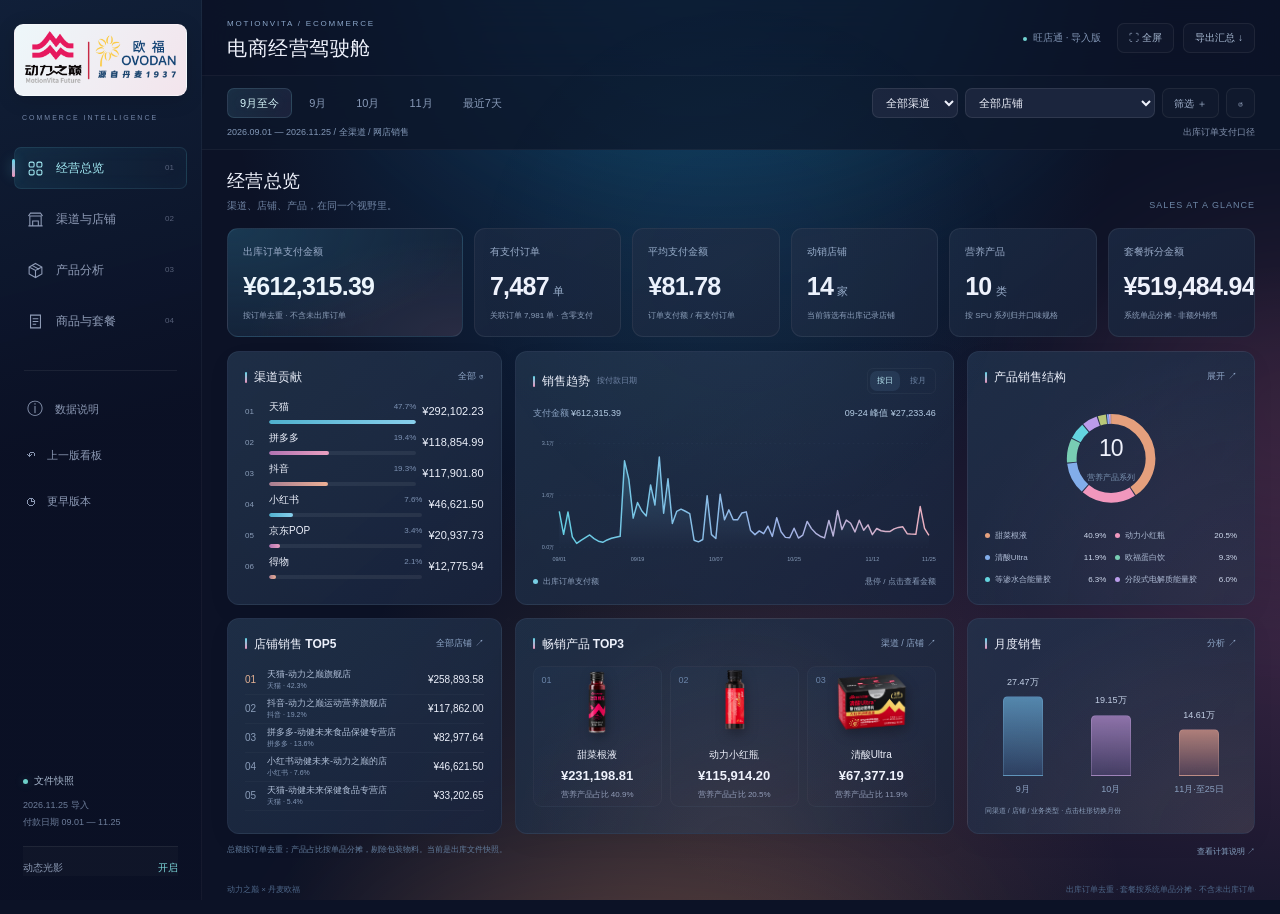
==== commit 49af9533: "Keep all active channels visible in overview" ====
--- a/index.html
+++ b/index.html
@@ -1,8 +1,8 @@
 <!doctype html>
-<html lang="zh-CN"><head><meta charset="utf-8"><meta name="viewport" content="width=device-width,initial-scale=1"><meta name="theme-color" content="#0c1226"><title>动力之巅｜电商经营驾驶舱</title><link rel="stylesheet" href="cockpit.css?v=20261126-v4"></head>
+<html lang="zh-CN"><head><meta charset="utf-8"><meta name="viewport" content="width=device-width,initial-scale=1"><meta name="theme-color" content="#0c1226"><title>动力之巅｜电商经营驾驶舱</title><link rel="stylesheet" href="cockpit.css?v=20261126-v5"></head>
 <body><div class="light-field" aria-hidden="true"><i></i><i></i><i></i></div><div class="pointer-glow" aria-hidden="true"></div>
 <aside class="sidebar"><a class="brand" href="#overview" aria-label="动力之巅与欧福 · 经营总览"><img src="assets/brand-dual-header.svg" alt="动力之巅 × 欧福 OVODAN"></a><div class="sidebar-label">COMMERCE INTELLIGENCE</div><nav aria-label="看板模块"><button data-view="overview" class="active"><svg viewBox="0 0 24 24"><rect x="3" y="3" width="7" height="7" rx="2"/><rect x="14" y="3" width="7" height="7" rx="2"/><rect x="3" y="14" width="7" height="7" rx="2"/><rect x="14" y="14" width="7" height="7" rx="2"/></svg><span>经营总览</span><small>01</small></button><button data-view="channels"><svg viewBox="0 0 24 24"><path d="M4 21V7h16v14M2 7l3-4h14l3 4M8 21v-7h8v7M2 21h20"/></svg><span>渠道与店铺</span><small>02</small></button><button data-view="products"><svg viewBox="0 0 24 24"><path d="m12 2 9 5v10l-9 5-9-5V7l9-5ZM3 7l9 5 9-5M12 12v10M7 4.8l10 5.5"/></svg><span>产品分析</span><small>03</small></button><button data-view="details"><svg viewBox="0 0 24 24"><path d="M5 3h14v18H5zM8 8h8M8 12h8M8 16h5"/></svg><span>商品与套餐</span><small>04</small></button></nav><div class="sidebar-separator"></div><button class="side-utility" id="notes"><span>ⓘ</span> 数据说明</button><a class="side-utility" href="snapshot-20261126.html"><span>↶</span> 上一版看板</a><a class="side-utility" href="previous.html"><span>◷</span> 更早版本</a><div class="sidebar-bottom"><span class="snapshot-dot"></span><b>文件快照</b><p>2026.11.25 导入<br>付款日期 09.01 — 11.25</p><button id="motion" aria-pressed="false">动态光影 <span>开启</span></button></div></aside>
 <div class="workspace"><header class="app-header"><div><a class="mobile-brand" href="#overview" aria-label="动力之巅与欧福"><img src="assets/brand-dual-header.svg" alt="动力之巅 × 欧福"></a><span class="header-eyebrow">MOTIONVITA / ECOMMERCE</span><h1 id="page-title">电商经营驾驶舱</h1></div><div class="header-actions"><a class="header-rollback" href="snapshot-20261126.html">上一版 ↶</a><span class="file-badge"><i></i>旺店通 · 导入版</span><button id="fullscreen" title="进入或退出全屏">⛶ <span>全屏</span></button><button id="export">导出汇总 ↓</button></div></header>
 <section class="global-controls" aria-label="全局筛选"><div class="filter-row"><div class="range-tabs" role="group" aria-label="快捷周期"><button data-range="all" class="selected">9月至今</button><button data-range="09">9月</button><button data-range="10">10月</button><button data-range="11">11月</button><button data-range="week">最近7天</button></div><div class="filter-selects"><select id="channel" aria-label="选择渠道"><option value="all">全部渠道</option></select><select id="store" aria-label="选择店铺"><option value="all">全部店铺</option></select><button id="more" aria-expanded="false">筛选 <span>＋</span></button><button id="reset" title="重置全部筛选">↺</button></div></div><div id="extra-filters" hidden><label>开始 <input id="from" type="date" min="2026-09-01" max="2026-11-25" value="2026-09-01"></label><label>截止 <input id="to" type="date" min="2026-09-01" max="2026-11-25" value="2026-11-25"></label><label>业务类型 <select id="type"><option>网店销售</option><option value="all">全部出库业务</option><option>线下零售</option><option>订单补发</option></select></label></div><div class="filter-context"><span id="context">正在读取旺店通数据…</span><span id="filter-alert" role="alert"></span><span class="data-scope">出库订单支付口径</span></div></section>
 <main id="main"><div class="loading" role="status">正在整理渠道、店铺与产品数据…</div></main><footer><span>动力之巅 × 丹麦欧福</span><span>出库订单去重 · 套餐按系统单品分摊 · 不含未出库订单</span></footer></div>
-<dialog id="detail-dialog"><button class="dialog-close" aria-label="关闭详情">×</button><div id="dialog-body"></div></dialog><div id="toast" role="status"></div><script src="cockpit.js?v=20261126-v4"></script></body></html>
+<dialog id="detail-dialog"><button class="dialog-close" aria-label="关闭详情">×</button><div id="dialog-body"></div></dialog><div id="toast" role="status"></div><script src="cockpit.js?v=20261126-v5"></script></body></html>
--- a/cockpit.css
+++ b/cockpit.css
@@ -8,6 +8,7 @@
 .light-field{background:radial-gradient(ellipse at 53% -10%,#176ba269,transparent 49%),radial-gradient(ellipse at 104% 72%,#ab568d42,transparent 42%),radial-gradient(ellipse at 55% 112%,#e1997038,transparent 43%),#0c1226}
 .card{background:linear-gradient(140deg,#21334bce,#18223bd9);border-color:#abc8ed14}.card:hover{border-color:#a8c8e52a}.overview-mix{background:radial-gradient(ellipse at 100% 100%,#a4759520,transparent 72%),linear-gradient(140deg,#20314bcc,#19233bdf)}.overview-top{background:radial-gradient(ellipse at 50% 115%,#ca958421,transparent 72%),linear-gradient(140deg,#20324bcc,#1b2439d9)}.overview-monthly{background:radial-gradient(ellipse at 100% 100%,#c9868627,transparent 80%),linear-gradient(140deg,#22314bcc,#1b243bd9)}
 .chart-label{fill:#8a9fbc}.kpi p{color:#8d9fba}.channel-row>em,.store-row em{color:#8b9db8}.store-row small{color:#8498b6}.monthly-note,.trend-foot{color:#8da0bd}.mix-legend button{color:#b0bdd6}.chart-summary{color:#8ca3c3}.filter-context{color:#8499b8}.header-eyebrow{color:#8ba6c9}.header-rollback{font-size:10px;color:#8eabd0;padding:5px 8px;border:1px solid #ffffff13;border-radius:7px;display:none}.mobile-brand{display:none}
+@media(min-width:761px){.overview-channels .channel-list{height:calc(100% - 32px);gap:6px}.overview-channels .channel-row{min-height:22px;flex-shrink:0}}
 @media(min-width:1201px) and (max-width:1699px){.dashboard-grid{grid-template-rows:minmax(240px,calc((100svh - 430px)*.54)) minmax(210px,calc((100svh - 430px)*.46))}}
 @media(min-width:1700px){.dashboard-grid{grid-template-rows:minmax(260px,calc((100svh - 460px)*.55)) minmax(230px,calc((100svh - 460px)*.45))}}
 @media(max-width:760px){.header-rollback{display:block;font-size:9px}.mobile-brand{display:inline-block;width:93px;background:linear-gradient(120deg,#e7f3f7,#eddfeb);border-radius:5px;padding:2px 3px;vertical-align:middle;margin-right:8px}.mobile-brand img{width:100%;height:32px;object-fit:contain}.app-header>div:first-child{display:flex;align-items:center}.app-header .header-eyebrow{display:none}.app-header h1{font-size:12px;max-width:83px;line-height:1.6}.header-actions{gap:5px}.header-actions #export{font-size:8px;padding:4px 6px}.header-rollback{font-size:8px;padding:5px 6px}}
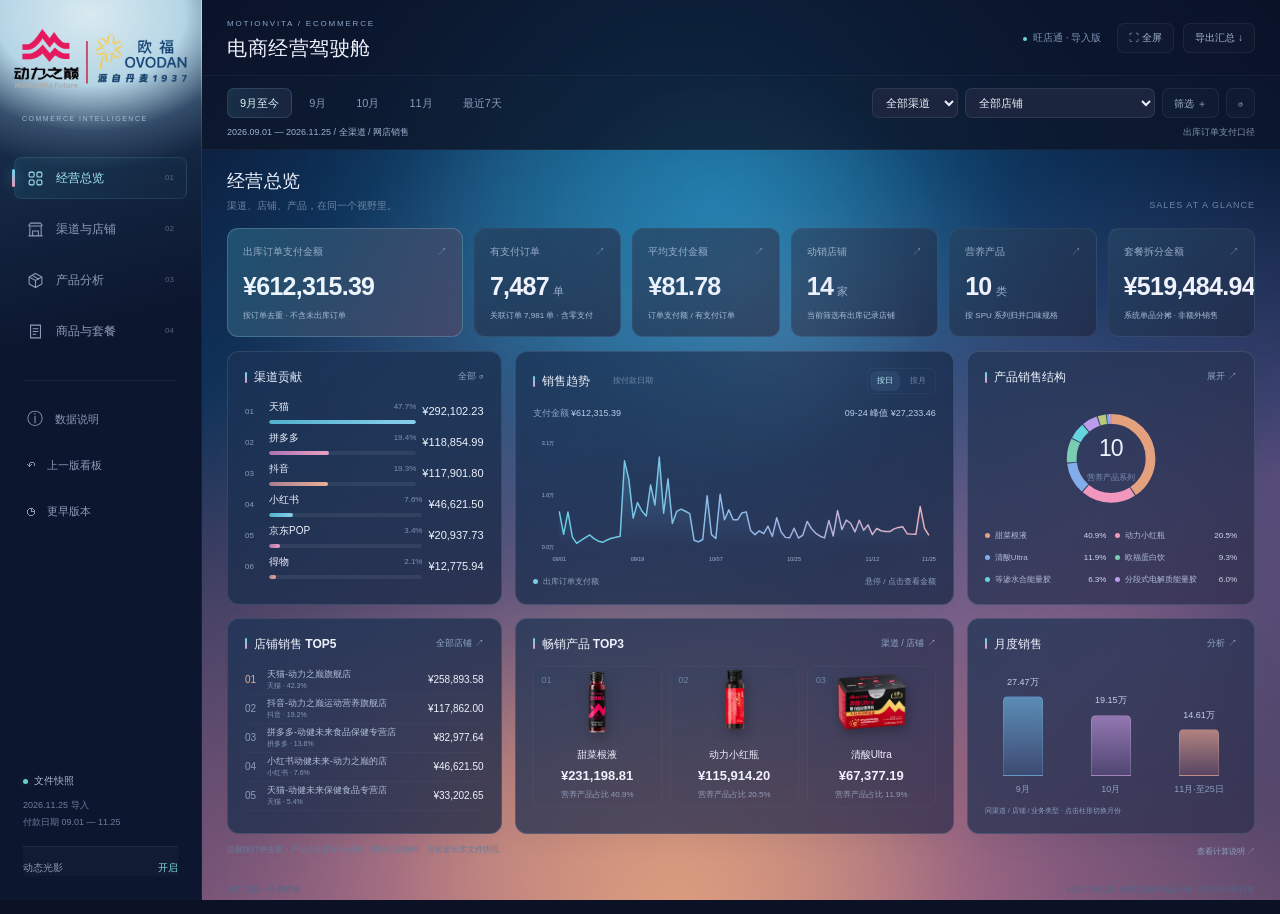
==== commit 37d82854: "Make overview metrics actionable and blend original brand into continuous gradient" ====
--- a/index.html
+++ b/index.html
@@ -1,8 +1,8 @@
 <!doctype html>
-<html lang="zh-CN"><head><meta charset="utf-8"><meta name="viewport" content="width=device-width,initial-scale=1"><meta name="theme-color" content="#0c1226"><title>动力之巅｜电商经营驾驶舱</title><link rel="stylesheet" href="cockpit.css?v=20261126-v5"></head>
+<html lang="zh-CN"><head><meta charset="utf-8"><meta name="viewport" content="width=device-width,initial-scale=1"><meta name="theme-color" content="#0c1226"><title>动力之巅｜电商经营驾驶舱</title><link rel="stylesheet" href="cockpit.css?v=20261126-v6"></head>
 <body><div class="light-field" aria-hidden="true"><i></i><i></i><i></i></div><div class="pointer-glow" aria-hidden="true"></div>
-<aside class="sidebar"><a class="brand" href="#overview" aria-label="动力之巅与欧福 · 经营总览"><img src="assets/brand-dual-header.svg" alt="动力之巅 × 欧福 OVODAN"></a><div class="sidebar-label">COMMERCE INTELLIGENCE</div><nav aria-label="看板模块"><button data-view="overview" class="active"><svg viewBox="0 0 24 24"><rect x="3" y="3" width="7" height="7" rx="2"/><rect x="14" y="3" width="7" height="7" rx="2"/><rect x="3" y="14" width="7" height="7" rx="2"/><rect x="14" y="14" width="7" height="7" rx="2"/></svg><span>经营总览</span><small>01</small></button><button data-view="channels"><svg viewBox="0 0 24 24"><path d="M4 21V7h16v14M2 7l3-4h14l3 4M8 21v-7h8v7M2 21h20"/></svg><span>渠道与店铺</span><small>02</small></button><button data-view="products"><svg viewBox="0 0 24 24"><path d="m12 2 9 5v10l-9 5-9-5V7l9-5ZM3 7l9 5 9-5M12 12v10M7 4.8l10 5.5"/></svg><span>产品分析</span><small>03</small></button><button data-view="details"><svg viewBox="0 0 24 24"><path d="M5 3h14v18H5zM8 8h8M8 12h8M8 16h5"/></svg><span>商品与套餐</span><small>04</small></button></nav><div class="sidebar-separator"></div><button class="side-utility" id="notes"><span>ⓘ</span> 数据说明</button><a class="side-utility" href="snapshot-20261126.html"><span>↶</span> 上一版看板</a><a class="side-utility" href="previous.html"><span>◷</span> 更早版本</a><div class="sidebar-bottom"><span class="snapshot-dot"></span><b>文件快照</b><p>2026.11.25 导入<br>付款日期 09.01 — 11.25</p><button id="motion" aria-pressed="false">动态光影 <span>开启</span></button></div></aside>
-<div class="workspace"><header class="app-header"><div><a class="mobile-brand" href="#overview" aria-label="动力之巅与欧福"><img src="assets/brand-dual-header.svg" alt="动力之巅 × 欧福"></a><span class="header-eyebrow">MOTIONVITA / ECOMMERCE</span><h1 id="page-title">电商经营驾驶舱</h1></div><div class="header-actions"><a class="header-rollback" href="snapshot-20261126.html">上一版 ↶</a><span class="file-badge"><i></i>旺店通 · 导入版</span><button id="fullscreen" title="进入或退出全屏">⛶ <span>全屏</span></button><button id="export">导出汇总 ↓</button></div></header>
+<aside class="sidebar"><a class="brand" href="#overview" aria-label="动力之巅与欧福 · 经营总览"><img src="assets/brand-dual-header.svg" alt="动力之巅 × 欧福 OVODAN"></a><div class="sidebar-label">COMMERCE INTELLIGENCE</div><nav aria-label="看板模块"><button data-view="overview" class="active"><svg viewBox="0 0 24 24"><rect x="3" y="3" width="7" height="7" rx="2"/><rect x="14" y="3" width="7" height="7" rx="2"/><rect x="3" y="14" width="7" height="7" rx="2"/><rect x="14" y="14" width="7" height="7" rx="2"/></svg><span>经营总览</span><small>01</small></button><button data-view="channels"><svg viewBox="0 0 24 24"><path d="M4 21V7h16v14M2 7l3-4h14l3 4M8 21v-7h8v7M2 21h20"/></svg><span>渠道与店铺</span><small>02</small></button><button data-view="products"><svg viewBox="0 0 24 24"><path d="m12 2 9 5v10l-9 5-9-5V7l9-5ZM3 7l9 5 9-5M12 12v10M7 4.8l10 5.5"/></svg><span>产品分析</span><small>03</small></button><button data-view="details"><svg viewBox="0 0 24 24"><path d="M5 3h14v18H5zM8 8h8M8 12h8M8 16h5"/></svg><span>商品与套餐</span><small>04</small></button></nav><div class="sidebar-separator"></div><button class="side-utility" id="notes"><span>ⓘ</span> 数据说明</button><a class="side-utility" href="snapshot-cockpit-v5.html"><span>↶</span> 上一版看板</a><a class="side-utility" href="previous.html"><span>◷</span> 更早版本</a><div class="sidebar-bottom"><span class="snapshot-dot"></span><b>文件快照</b><p>2026.11.25 导入<br>付款日期 09.01 — 11.25</p><button id="motion" aria-pressed="false">动态光影 <span>开启</span></button></div></aside>
+<div class="workspace"><header class="app-header"><div><a class="mobile-brand" href="#overview" aria-label="动力之巅与欧福"><img src="assets/brand-dual-header.svg" alt="动力之巅 × 欧福"></a><span class="header-eyebrow">MOTIONVITA / ECOMMERCE</span><h1 id="page-title">电商经营驾驶舱</h1></div><div class="header-actions"><a class="header-rollback" href="snapshot-cockpit-v5.html">上一版 ↶</a><span class="file-badge"><i></i>旺店通 · 导入版</span><button id="fullscreen" title="进入或退出全屏">⛶ <span>全屏</span></button><button id="export">导出汇总 ↓</button></div></header>
 <section class="global-controls" aria-label="全局筛选"><div class="filter-row"><div class="range-tabs" role="group" aria-label="快捷周期"><button data-range="all" class="selected">9月至今</button><button data-range="09">9月</button><button data-range="10">10月</button><button data-range="11">11月</button><button data-range="week">最近7天</button></div><div class="filter-selects"><select id="channel" aria-label="选择渠道"><option value="all">全部渠道</option></select><select id="store" aria-label="选择店铺"><option value="all">全部店铺</option></select><button id="more" aria-expanded="false">筛选 <span>＋</span></button><button id="reset" title="重置全部筛选">↺</button></div></div><div id="extra-filters" hidden><label>开始 <input id="from" type="date" min="2026-09-01" max="2026-11-25" value="2026-09-01"></label><label>截止 <input id="to" type="date" min="2026-09-01" max="2026-11-25" value="2026-11-25"></label><label>业务类型 <select id="type"><option>网店销售</option><option value="all">全部出库业务</option><option>线下零售</option><option>订单补发</option></select></label></div><div class="filter-context"><span id="context">正在读取旺店通数据…</span><span id="filter-alert" role="alert"></span><span class="data-scope">出库订单支付口径</span></div></section>
 <main id="main"><div class="loading" role="status">正在整理渠道、店铺与产品数据…</div></main><footer><span>动力之巅 × 丹麦欧福</span><span>出库订单去重 · 套餐按系统单品分摊 · 不含未出库订单</span></footer></div>
-<dialog id="detail-dialog"><button class="dialog-close" aria-label="关闭详情">×</button><div id="dialog-body"></div></dialog><div id="toast" role="status"></div><script src="cockpit.js?v=20261126-v5"></script></body></html>
+<dialog id="detail-dialog"><button class="dialog-close" aria-label="关闭详情">×</button><div id="dialog-body"></div></dialog><div id="toast" role="status"></div><script src="cockpit.js?v=20261126-v6"></script></body></html>
--- a/cockpit.css
+++ b/cockpit.css
@@ -12,4 +12,10 @@
 @media(min-width:1201px) and (max-width:1699px){.dashboard-grid{grid-template-rows:minmax(240px,calc((100svh - 430px)*.54)) minmax(210px,calc((100svh - 430px)*.46))}}
 @media(min-width:1700px){.dashboard-grid{grid-template-rows:minmax(260px,calc((100svh - 460px)*.55)) minmax(230px,calc((100svh - 460px)*.45))}}
 @media(max-width:760px){.header-rollback{display:block;font-size:9px}.mobile-brand{display:inline-block;width:93px;background:linear-gradient(120deg,#e7f3f7,#eddfeb);border-radius:5px;padding:2px 3px;vertical-align:middle;margin-right:8px}.mobile-brand img{width:100%;height:32px;object-fit:contain}.app-header>div:first-child{display:flex;align-items:center}.app-header .header-eyebrow{display:none}.app-header h1{font-size:12px;max-width:83px;line-height:1.6}.header-actions{gap:5px}.header-actions #export{font-size:8px;padding:4px 6px}.header-rollback{font-size:8px;padding:5px 6px}}
+/* Continuous luminous blue, pink and apricot; original logo sits directly on the field. */
+.sidebar{background:radial-gradient(ellipse 210px 155px at 45% 15px,#d9eaf0 0,#b4d5e5 45%,#607f9f66 75%,transparent 100%),linear-gradient(165deg,#2a415b 0,#162a46 155px,#0c172f 340px);padding-top:26px}.brand,.mobile-brand{background:none;border:0;border-radius:0;box-shadow:none;padding:0}.brand img{height:65px;width:100%;filter:none}.sidebar-label{margin-top:17px;color:#a4b8d2;letter-spacing:1.5px}.sidebar nav{margin-top:9px}
+.light-field{background:radial-gradient(ellipse at 56% 23%,#127fbaaa 0,#145a9160 30%,transparent 61%),radial-gradient(ellipse at 53% 105%,#f2ac88c4 0,#d27c9e75 30%,transparent 65%),radial-gradient(ellipse at 100% 53%,#a16baa60,transparent 48%),linear-gradient(#080e28,#102e53 45%,#614b6e 100%)}
+.light-field:after{content:'';position:absolute;inset:0;background:repeating-linear-gradient(90deg,transparent 0,transparent 7px,#9edfff09 8px,transparent 10px);mask-image:radial-gradient(ellipse at 60% 60%,#0009,transparent 75%);opacity:.7}.light-field i:nth-child(1){background:#31c1ea;top:0;left:33%;height:35vw;width:38vw;opacity:.25}.light-field i:nth-child(2){background:#ef9ac2;top:48%;right:0;opacity:.2}.light-field i:nth-child(3){background:#f6ae78;bottom:-8vw;left:28%;height:25vw;opacity:.4}.pointer-glow{background:radial-gradient(390px circle at var(--x) var(--y),#98e3ff13,transparent 55%),radial-gradient(180px circle at calc(var(--x) + 55px) calc(var(--y) + 45px),#ffb0c40a,transparent 70%)}
+.card{background:linear-gradient(140deg,#193153c2,#152440ba);border-color:#c0dfff23;backdrop-filter:blur(20px)}.overview-top,.overview-monthly,.overview-mix{background:linear-gradient(140deg,#203555c9,#302d4cc4)}.kpi{background:linear-gradient(140deg,#234464cc,#222b48c9);text-align:left;cursor:pointer}.kpi:first-child{background:linear-gradient(120deg,#235c7ac7,#514563a6);border-color:#c4efff35}.kpi:hover{transform:translateY(-3px);border-color:#a8e9fa6b;background:linear-gradient(135deg,#315a79e6,#5a4367c9);box-shadow:0 8px 25px #06122f35}.kpi-arrow{float:right;font-style:normal;color:#b0c9df;opacity:.6}.kpi:hover .kpi-arrow{opacity:1;color:#d4faff}.card-title{display:flex;align-items:center;gap:7px;border:0;background:none!important;padding:0;min-height:18px;font-size:inherit;font-weight:inherit;text-align:left;box-shadow:none}.card-title span{font-size:9px;opacity:0;transition:opacity .2s;color:#a9e7fa}.card-title:hover{color:#c2f2fc}.card-title:hover span{opacity:1}.workspace-tabs{display:flex;gap:8px;padding:4px 0 14px;border-bottom:1px solid #ffffff17;margin-bottom:13px}.workspace-tabs button{font-size:11px;border-color:transparent;padding:7px 15px;color:#9fb5d1;background:transparent}.workspace-tabs button.active{background:linear-gradient(110deg,#4c9fc33d,#b08ba830);border-color:#9bddee35;color:#d5f6fc}.workspace-tabs+ .scope-tabs{margin-bottom:5px}.workspace-tabs~.wide-card{margin-top:4px}.card-head h3{min-width:0}.card:hover{border-color:#c3e0f044}.chart-label{fill:#a5b9d4}.kpi p{color:#a9bdd7}.filter-context{color:#9eb4d1}
+@media(max-width:760px){.sidebar{padding:4px 9px;background:#10213be8}.sidebar nav{margin-top:0}.mobile-brand{background:none;position:relative;isolation:isolate;padding:2px}.mobile-brand:before{content:'';position:absolute;inset:-13px -11px;z-index:-1;background:radial-gradient(ellipse,#dcecf4de 0,#c4deebbb 45%,transparent 76%);filter:blur(5px)}.workspace-tabs{gap:4px}.workspace-tabs button{padding:7px 10px;font-size:9px}.light-field:after{opacity:.4}.kpi-arrow{font-size:9px}.card-title span{opacity:.6}.pointer-glow{display:none}}
 @media(prefers-reduced-motion:reduce){html{scroll-behavior:auto}*,*:before,*:after{animation:none!important;transition:none!important}.pointer-glow{display:none}}
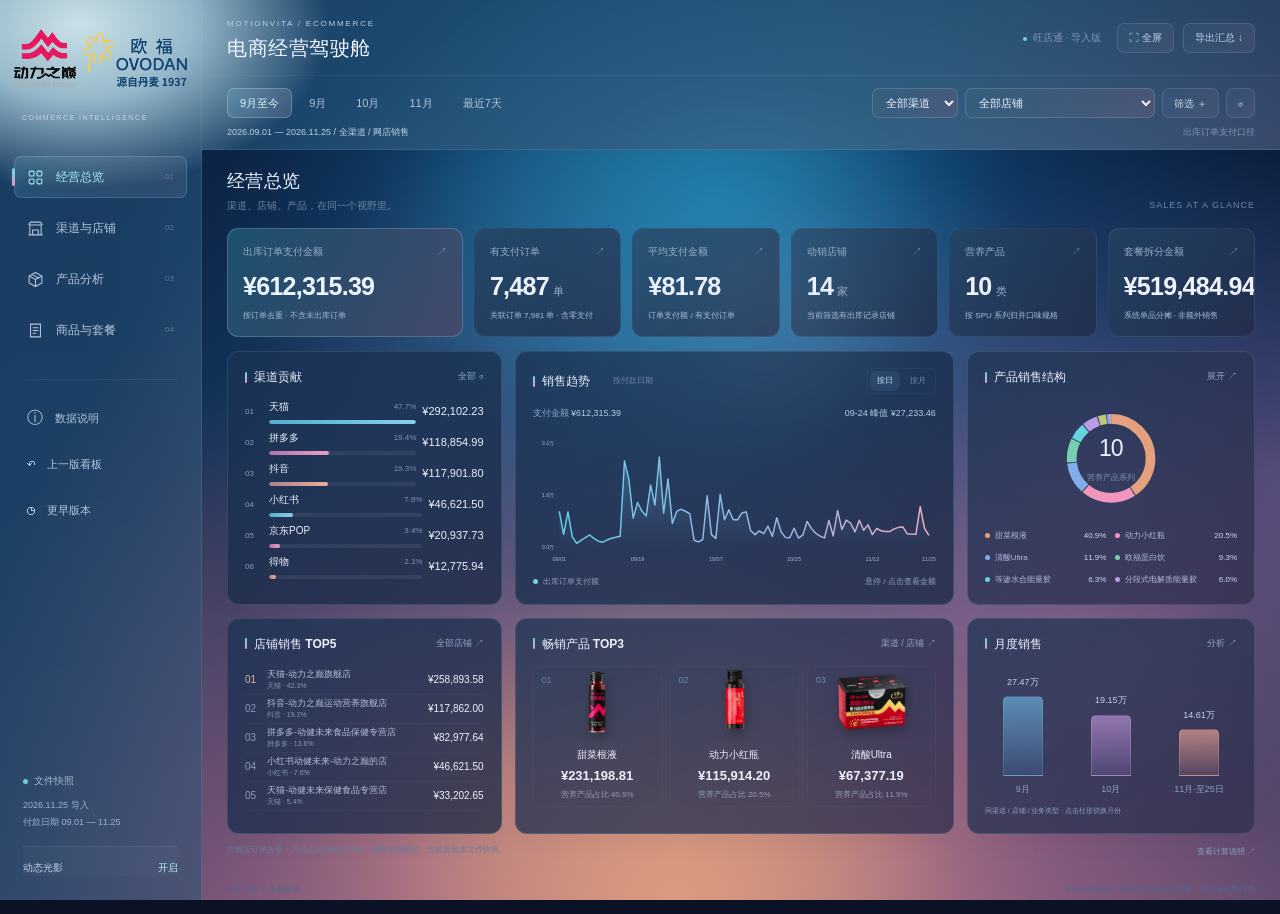
==== commit 8798e80f: "Update approved dual logo and unify sidebar header gradient" ====
--- a/index.html
+++ b/index.html
@@ -1,8 +1,8 @@
 <!doctype html>
-<html lang="zh-CN"><head><meta charset="utf-8"><meta name="viewport" content="width=device-width,initial-scale=1"><meta name="theme-color" content="#0c1226"><title>动力之巅｜电商经营驾驶舱</title><link rel="stylesheet" href="cockpit.css?v=20261126-v6"></head>
+<html lang="zh-CN"><head><meta charset="utf-8"><meta name="viewport" content="width=device-width,initial-scale=1"><meta name="theme-color" content="#0c1226"><title>动力之巅｜电商经营驾驶舱</title><link rel="stylesheet" href="cockpit.css?v=20261126-v7"></head>
 <body><div class="light-field" aria-hidden="true"><i></i><i></i><i></i></div><div class="pointer-glow" aria-hidden="true"></div>
-<aside class="sidebar"><a class="brand" href="#overview" aria-label="动力之巅与欧福 · 经营总览"><img src="assets/brand-dual-header.svg" alt="动力之巅 × 欧福 OVODAN"></a><div class="sidebar-label">COMMERCE INTELLIGENCE</div><nav aria-label="看板模块"><button data-view="overview" class="active"><svg viewBox="0 0 24 24"><rect x="3" y="3" width="7" height="7" rx="2"/><rect x="14" y="3" width="7" height="7" rx="2"/><rect x="3" y="14" width="7" height="7" rx="2"/><rect x="14" y="14" width="7" height="7" rx="2"/></svg><span>经营总览</span><small>01</small></button><button data-view="channels"><svg viewBox="0 0 24 24"><path d="M4 21V7h16v14M2 7l3-4h14l3 4M8 21v-7h8v7M2 21h20"/></svg><span>渠道与店铺</span><small>02</small></button><button data-view="products"><svg viewBox="0 0 24 24"><path d="m12 2 9 5v10l-9 5-9-5V7l9-5ZM3 7l9 5 9-5M12 12v10M7 4.8l10 5.5"/></svg><span>产品分析</span><small>03</small></button><button data-view="details"><svg viewBox="0 0 24 24"><path d="M5 3h14v18H5zM8 8h8M8 12h8M8 16h5"/></svg><span>商品与套餐</span><small>04</small></button></nav><div class="sidebar-separator"></div><button class="side-utility" id="notes"><span>ⓘ</span> 数据说明</button><a class="side-utility" href="snapshot-cockpit-v5.html"><span>↶</span> 上一版看板</a><a class="side-utility" href="previous.html"><span>◷</span> 更早版本</a><div class="sidebar-bottom"><span class="snapshot-dot"></span><b>文件快照</b><p>2026.11.25 导入<br>付款日期 09.01 — 11.25</p><button id="motion" aria-pressed="false">动态光影 <span>开启</span></button></div></aside>
-<div class="workspace"><header class="app-header"><div><a class="mobile-brand" href="#overview" aria-label="动力之巅与欧福"><img src="assets/brand-dual-header.svg" alt="动力之巅 × 欧福"></a><span class="header-eyebrow">MOTIONVITA / ECOMMERCE</span><h1 id="page-title">电商经营驾驶舱</h1></div><div class="header-actions"><a class="header-rollback" href="snapshot-cockpit-v5.html">上一版 ↶</a><span class="file-badge"><i></i>旺店通 · 导入版</span><button id="fullscreen" title="进入或退出全屏">⛶ <span>全屏</span></button><button id="export">导出汇总 ↓</button></div></header>
+<aside class="sidebar"><a class="brand" href="#overview" aria-label="动力之巅与欧福 · 经营总览"><img src="brand-dual-20261126.svg" alt="动力之巅 × 欧福 OVODAN"></a><div class="sidebar-label">COMMERCE INTELLIGENCE</div><nav aria-label="看板模块"><button data-view="overview" class="active"><svg viewBox="0 0 24 24"><rect x="3" y="3" width="7" height="7" rx="2"/><rect x="14" y="3" width="7" height="7" rx="2"/><rect x="3" y="14" width="7" height="7" rx="2"/><rect x="14" y="14" width="7" height="7" rx="2"/></svg><span>经营总览</span><small>01</small></button><button data-view="channels"><svg viewBox="0 0 24 24"><path d="M4 21V7h16v14M2 7l3-4h14l3 4M8 21v-7h8v7M2 21h20"/></svg><span>渠道与店铺</span><small>02</small></button><button data-view="products"><svg viewBox="0 0 24 24"><path d="m12 2 9 5v10l-9 5-9-5V7l9-5ZM3 7l9 5 9-5M12 12v10M7 4.8l10 5.5"/></svg><span>产品分析</span><small>03</small></button><button data-view="details"><svg viewBox="0 0 24 24"><path d="M5 3h14v18H5zM8 8h8M8 12h8M8 16h5"/></svg><span>商品与套餐</span><small>04</small></button></nav><div class="sidebar-separator"></div><button class="side-utility" id="notes"><span>ⓘ</span> 数据说明</button><a class="side-utility" href="snapshot-cockpit-v6.html"><span>↶</span> 上一版看板</a><a class="side-utility" href="previous.html"><span>◷</span> 更早版本</a><div class="sidebar-bottom"><span class="snapshot-dot"></span><b>文件快照</b><p>2026.11.25 导入<br>付款日期 09.01 — 11.25</p><button id="motion" aria-pressed="false">动态光影 <span>开启</span></button></div></aside>
+<div class="workspace"><header class="app-header"><div><a class="mobile-brand" href="#overview" aria-label="动力之巅与欧福"><img src="brand-dual-20261126.svg" alt="动力之巅 × 欧福"></a><span class="header-eyebrow">MOTIONVITA / ECOMMERCE</span><h1 id="page-title">电商经营驾驶舱</h1></div><div class="header-actions"><a class="header-rollback" href="snapshot-cockpit-v6.html">上一版 ↶</a><span class="file-badge"><i></i>旺店通 · 导入版</span><button id="fullscreen" title="进入或退出全屏">⛶ <span>全屏</span></button><button id="export">导出汇总 ↓</button></div></header>
 <section class="global-controls" aria-label="全局筛选"><div class="filter-row"><div class="range-tabs" role="group" aria-label="快捷周期"><button data-range="all" class="selected">9月至今</button><button data-range="09">9月</button><button data-range="10">10月</button><button data-range="11">11月</button><button data-range="week">最近7天</button></div><div class="filter-selects"><select id="channel" aria-label="选择渠道"><option value="all">全部渠道</option></select><select id="store" aria-label="选择店铺"><option value="all">全部店铺</option></select><button id="more" aria-expanded="false">筛选 <span>＋</span></button><button id="reset" title="重置全部筛选">↺</button></div></div><div id="extra-filters" hidden><label>开始 <input id="from" type="date" min="2026-09-01" max="2026-11-25" value="2026-09-01"></label><label>截止 <input id="to" type="date" min="2026-09-01" max="2026-11-25" value="2026-11-25"></label><label>业务类型 <select id="type"><option>网店销售</option><option value="all">全部出库业务</option><option>线下零售</option><option>订单补发</option></select></label></div><div class="filter-context"><span id="context">正在读取旺店通数据…</span><span id="filter-alert" role="alert"></span><span class="data-scope">出库订单支付口径</span></div></section>
 <main id="main"><div class="loading" role="status">正在整理渠道、店铺与产品数据…</div></main><footer><span>动力之巅 × 丹麦欧福</span><span>出库订单去重 · 套餐按系统单品分摊 · 不含未出库订单</span></footer></div>
-<dialog id="detail-dialog"><button class="dialog-close" aria-label="关闭详情">×</button><div id="dialog-body"></div></dialog><div id="toast" role="status"></div><script src="cockpit.js?v=20261126-v6"></script></body></html>
+<dialog id="detail-dialog"><button class="dialog-close" aria-label="关闭详情">×</button><div id="dialog-body"></div></dialog><div id="toast" role="status"></div><script src="cockpit.js?v=20261126-v7"></script></body></html>
--- a/cockpit.css
+++ b/cockpit.css
@@ -18,4 +18,8 @@
 .light-field:after{content:'';position:absolute;inset:0;background:repeating-linear-gradient(90deg,transparent 0,transparent 7px,#9edfff09 8px,transparent 10px);mask-image:radial-gradient(ellipse at 60% 60%,#0009,transparent 75%);opacity:.7}.light-field i:nth-child(1){background:#31c1ea;top:0;left:33%;height:35vw;width:38vw;opacity:.25}.light-field i:nth-child(2){background:#ef9ac2;top:48%;right:0;opacity:.2}.light-field i:nth-child(3){background:#f6ae78;bottom:-8vw;left:28%;height:25vw;opacity:.4}.pointer-glow{background:radial-gradient(390px circle at var(--x) var(--y),#98e3ff13,transparent 55%),radial-gradient(180px circle at calc(var(--x) + 55px) calc(var(--y) + 45px),#ffb0c40a,transparent 70%)}
 .card{background:linear-gradient(140deg,#193153c2,#152440ba);border-color:#c0dfff23;backdrop-filter:blur(20px)}.overview-top,.overview-monthly,.overview-mix{background:linear-gradient(140deg,#203555c9,#302d4cc4)}.kpi{background:linear-gradient(140deg,#234464cc,#222b48c9);text-align:left;cursor:pointer}.kpi:first-child{background:linear-gradient(120deg,#235c7ac7,#514563a6);border-color:#c4efff35}.kpi:hover{transform:translateY(-3px);border-color:#a8e9fa6b;background:linear-gradient(135deg,#315a79e6,#5a4367c9);box-shadow:0 8px 25px #06122f35}.kpi-arrow{float:right;font-style:normal;color:#b0c9df;opacity:.6}.kpi:hover .kpi-arrow{opacity:1;color:#d4faff}.card-title{display:flex;align-items:center;gap:7px;border:0;background:none!important;padding:0;min-height:18px;font-size:inherit;font-weight:inherit;text-align:left;box-shadow:none}.card-title span{font-size:9px;opacity:0;transition:opacity .2s;color:#a9e7fa}.card-title:hover{color:#c2f2fc}.card-title:hover span{opacity:1}.workspace-tabs{display:flex;gap:8px;padding:4px 0 14px;border-bottom:1px solid #ffffff17;margin-bottom:13px}.workspace-tabs button{font-size:11px;border-color:transparent;padding:7px 15px;color:#9fb5d1;background:transparent}.workspace-tabs button.active{background:linear-gradient(110deg,#4c9fc33d,#b08ba830);border-color:#9bddee35;color:#d5f6fc}.workspace-tabs+ .scope-tabs{margin-bottom:5px}.workspace-tabs~.wide-card{margin-top:4px}.card-head h3{min-width:0}.card:hover{border-color:#c3e0f044}.chart-label{fill:#a5b9d4}.kpi p{color:#a9bdd7}.filter-context{color:#9eb4d1}
 @media(max-width:760px){.sidebar{padding:4px 9px;background:#10213be8}.sidebar nav{margin-top:0}.mobile-brand{background:none;position:relative;isolation:isolate;padding:2px}.mobile-brand:before{content:'';position:absolute;inset:-13px -11px;z-index:-1;background:radial-gradient(ellipse,#dcecf4de 0,#c4deebbb 45%,transparent 76%);filter:blur(5px)}.workspace-tabs{gap:4px}.workspace-tabs button{padding:7px 10px;font-size:9px}.light-field:after{opacity:.4}.kpi-arrow{font-size:9px}.card-title span{opacity:.6}.pointer-glow{display:none}}
+/* Shared viewport gradients keep the fixed frame connected to the canvas. */
+.app-header,.global-controls,.sidebar{background-image:radial-gradient(ellipse 250px 165px at 80px 25px,#d4e9eef2 0,#b4d8e4cc 45%,transparent 100%),radial-gradient(ellipse at 58% 28%,#1e91bd6b,transparent 60%),radial-gradient(ellipse at 67% 112%,#e8a184a6 0,#b8799b66 40%,transparent 77%),linear-gradient(130deg,#193d65ee,#214768e0 48%,#564a73d9);background-size:100vw 100vh;background-attachment:fixed;background-repeat:no-repeat;box-shadow:none;backdrop-filter:blur(22px)}
+.app-header{border-bottom-color:#c7e7f20b}.global-controls{border-bottom-color:#c7e7f218}.sidebar{border-right-color:#cce8f21a}.sidebar-label{color:#c4d4e5}.sidebar nav button,.side-utility{color:#b5c7dc}.sidebar nav button.active{background:linear-gradient(90deg,#76b9d02b,#b4a2bf22);border-color:#c7e9f52b}.sidebar-bottom{color:#9cb5cf}.brand img{height:64px}.app-header h1{color:#f0f6ff}.header-eyebrow{color:#b6d0e6}.filter-context{color:#bdd1e6}.filter-selects select{background:linear-gradient(115deg,#36627e9c,#5b5b7b8c);border-color:#d2e7f52a}.range-tabs button{color:#b0c7df}.range-tabs button.selected{background:linear-gradient(115deg,#6db2cd40,#c2a3bc35);border-color:#c6eaf745}.header-actions button,.filter-selects button{background:linear-gradient(125deg,#3c6d8b33,#9b799c26);border-color:#c3dff123;color:#c5d9ed}.sidebar-bottom button{color:#c4d5e9}.sidebar-bottom button span{color:#adf1ea}
+@media(max-width:760px){.sidebar{background-image:radial-gradient(ellipse at 60% 100%,#d197a957,transparent 75%),linear-gradient(110deg,#244361e8,#435375e8);background-attachment:scroll}.mobile-brand:before{inset:-10px -9px}.sidebar nav button{color:#c4d6ec}}
 @media(prefers-reduced-motion:reduce){html{scroll-behavior:auto}*,*:before,*:after{animation:none!important;transition:none!important}.pointer-glow{display:none}}
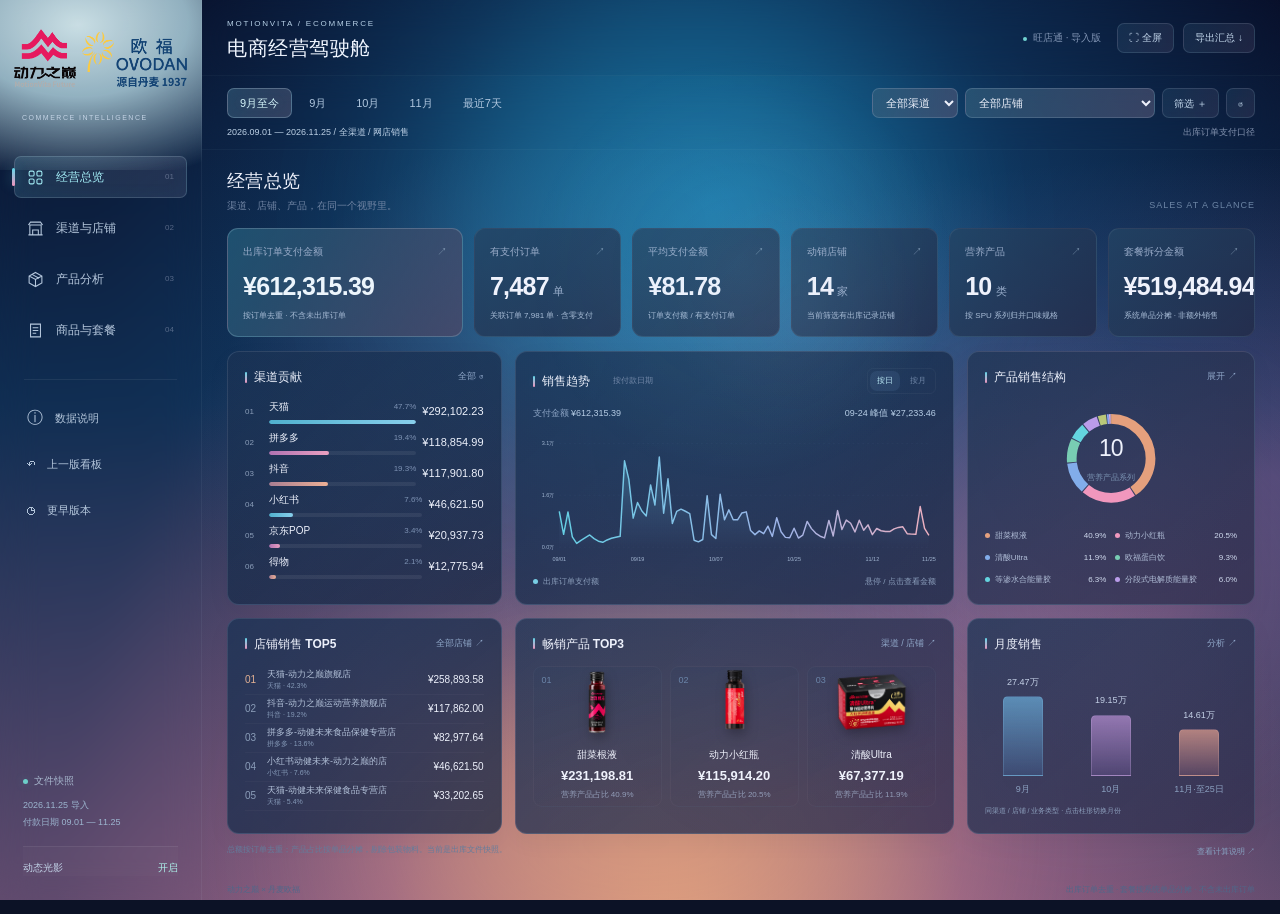
==== commit 2f4d234a: "Remove gradient seam between fixed frame and main canvas" ====
--- a/index.html
+++ b/index.html
@@ -1,8 +1,8 @@
 <!doctype html>
-<html lang="zh-CN"><head><meta charset="utf-8"><meta name="viewport" content="width=device-width,initial-scale=1"><meta name="theme-color" content="#0c1226"><title>动力之巅｜电商经营驾驶舱</title><link rel="stylesheet" href="cockpit.css?v=20261126-v7"></head>
+<html lang="zh-CN"><head><meta charset="utf-8"><meta name="viewport" content="width=device-width,initial-scale=1"><meta name="theme-color" content="#0c1226"><title>动力之巅｜电商经营驾驶舱</title><link rel="stylesheet" href="cockpit.css?v=20261126-v7b"></head>
 <body><div class="light-field" aria-hidden="true"><i></i><i></i><i></i></div><div class="pointer-glow" aria-hidden="true"></div>
 <aside class="sidebar"><a class="brand" href="#overview" aria-label="动力之巅与欧福 · 经营总览"><img src="brand-dual-20261126.svg" alt="动力之巅 × 欧福 OVODAN"></a><div class="sidebar-label">COMMERCE INTELLIGENCE</div><nav aria-label="看板模块"><button data-view="overview" class="active"><svg viewBox="0 0 24 24"><rect x="3" y="3" width="7" height="7" rx="2"/><rect x="14" y="3" width="7" height="7" rx="2"/><rect x="3" y="14" width="7" height="7" rx="2"/><rect x="14" y="14" width="7" height="7" rx="2"/></svg><span>经营总览</span><small>01</small></button><button data-view="channels"><svg viewBox="0 0 24 24"><path d="M4 21V7h16v14M2 7l3-4h14l3 4M8 21v-7h8v7M2 21h20"/></svg><span>渠道与店铺</span><small>02</small></button><button data-view="products"><svg viewBox="0 0 24 24"><path d="m12 2 9 5v10l-9 5-9-5V7l9-5ZM3 7l9 5 9-5M12 12v10M7 4.8l10 5.5"/></svg><span>产品分析</span><small>03</small></button><button data-view="details"><svg viewBox="0 0 24 24"><path d="M5 3h14v18H5zM8 8h8M8 12h8M8 16h5"/></svg><span>商品与套餐</span><small>04</small></button></nav><div class="sidebar-separator"></div><button class="side-utility" id="notes"><span>ⓘ</span> 数据说明</button><a class="side-utility" href="snapshot-cockpit-v6.html"><span>↶</span> 上一版看板</a><a class="side-utility" href="previous.html"><span>◷</span> 更早版本</a><div class="sidebar-bottom"><span class="snapshot-dot"></span><b>文件快照</b><p>2026.11.25 导入<br>付款日期 09.01 — 11.25</p><button id="motion" aria-pressed="false">动态光影 <span>开启</span></button></div></aside>
 <div class="workspace"><header class="app-header"><div><a class="mobile-brand" href="#overview" aria-label="动力之巅与欧福"><img src="brand-dual-20261126.svg" alt="动力之巅 × 欧福"></a><span class="header-eyebrow">MOTIONVITA / ECOMMERCE</span><h1 id="page-title">电商经营驾驶舱</h1></div><div class="header-actions"><a class="header-rollback" href="snapshot-cockpit-v6.html">上一版 ↶</a><span class="file-badge"><i></i>旺店通 · 导入版</span><button id="fullscreen" title="进入或退出全屏">⛶ <span>全屏</span></button><button id="export">导出汇总 ↓</button></div></header>
 <section class="global-controls" aria-label="全局筛选"><div class="filter-row"><div class="range-tabs" role="group" aria-label="快捷周期"><button data-range="all" class="selected">9月至今</button><button data-range="09">9月</button><button data-range="10">10月</button><button data-range="11">11月</button><button data-range="week">最近7天</button></div><div class="filter-selects"><select id="channel" aria-label="选择渠道"><option value="all">全部渠道</option></select><select id="store" aria-label="选择店铺"><option value="all">全部店铺</option></select><button id="more" aria-expanded="false">筛选 <span>＋</span></button><button id="reset" title="重置全部筛选">↺</button></div></div><div id="extra-filters" hidden><label>开始 <input id="from" type="date" min="2026-09-01" max="2026-11-25" value="2026-09-01"></label><label>截止 <input id="to" type="date" min="2026-09-01" max="2026-11-25" value="2026-11-25"></label><label>业务类型 <select id="type"><option>网店销售</option><option value="all">全部出库业务</option><option>线下零售</option><option>订单补发</option></select></label></div><div class="filter-context"><span id="context">正在读取旺店通数据…</span><span id="filter-alert" role="alert"></span><span class="data-scope">出库订单支付口径</span></div></section>
 <main id="main"><div class="loading" role="status">正在整理渠道、店铺与产品数据…</div></main><footer><span>动力之巅 × 丹麦欧福</span><span>出库订单去重 · 套餐按系统单品分摊 · 不含未出库订单</span></footer></div>
-<dialog id="detail-dialog"><button class="dialog-close" aria-label="关闭详情">×</button><div id="dialog-body"></div></dialog><div id="toast" role="status"></div><script src="cockpit.js?v=20261126-v7"></script></body></html>
+<dialog id="detail-dialog"><button class="dialog-close" aria-label="关闭详情">×</button><div id="dialog-body"></div></dialog><div id="toast" role="status"></div><script src="cockpit.js?v=20261126-v7b"></script></body></html>
--- a/cockpit.css
+++ b/cockpit.css
@@ -22,4 +22,7 @@
 .app-header,.global-controls,.sidebar{background-image:radial-gradient(ellipse 250px 165px at 80px 25px,#d4e9eef2 0,#b4d8e4cc 45%,transparent 100%),radial-gradient(ellipse at 58% 28%,#1e91bd6b,transparent 60%),radial-gradient(ellipse at 67% 112%,#e8a184a6 0,#b8799b66 40%,transparent 77%),linear-gradient(130deg,#193d65ee,#214768e0 48%,#564a73d9);background-size:100vw 100vh;background-attachment:fixed;background-repeat:no-repeat;box-shadow:none;backdrop-filter:blur(22px)}
 .app-header{border-bottom-color:#c7e7f20b}.global-controls{border-bottom-color:#c7e7f218}.sidebar{border-right-color:#cce8f21a}.sidebar-label{color:#c4d4e5}.sidebar nav button,.side-utility{color:#b5c7dc}.sidebar nav button.active{background:linear-gradient(90deg,#76b9d02b,#b4a2bf22);border-color:#c7e9f52b}.sidebar-bottom{color:#9cb5cf}.brand img{height:64px}.app-header h1{color:#f0f6ff}.header-eyebrow{color:#b6d0e6}.filter-context{color:#bdd1e6}.filter-selects select{background:linear-gradient(115deg,#36627e9c,#5b5b7b8c);border-color:#d2e7f52a}.range-tabs button{color:#b0c7df}.range-tabs button.selected{background:linear-gradient(115deg,#6db2cd40,#c2a3bc35);border-color:#c6eaf745}.header-actions button,.filter-selects button{background:linear-gradient(125deg,#3c6d8b33,#9b799c26);border-color:#c3dff123;color:#c5d9ed}.sidebar-bottom button{color:#c4d5e9}.sidebar-bottom button span{color:#adf1ea}
 @media(max-width:760px){.sidebar{background-image:radial-gradient(ellipse at 60% 100%,#d197a957,transparent 75%),linear-gradient(110deg,#244361e8,#435375e8);background-attachment:scroll}.mobile-brand:before{inset:-10px -9px}.sidebar nav button{color:#c4d6ec}}
+/* Let the same light field show through every fixed surface, without a color seam. */
+.app-header,.global-controls{background:transparent;border-bottom-color:#cdeafa0a;backdrop-filter:blur(18px)}.sidebar{background:radial-gradient(ellipse 245px 160px at 78px 25px,#d4e9eef2 0,#b4d8e4cc 45%,transparent 100%);background-repeat:no-repeat;background-size:245px 170px;backdrop-filter:blur(18px);border-right-color:#d1e8f40f}
+@media(max-width:760px){.sidebar{background:#294361cd;background-size:auto}}
 @media(prefers-reduced-motion:reduce){html{scroll-behavior:auto}*,*:before,*:after{animation:none!important;transition:none!important}.pointer-glow{display:none}}
